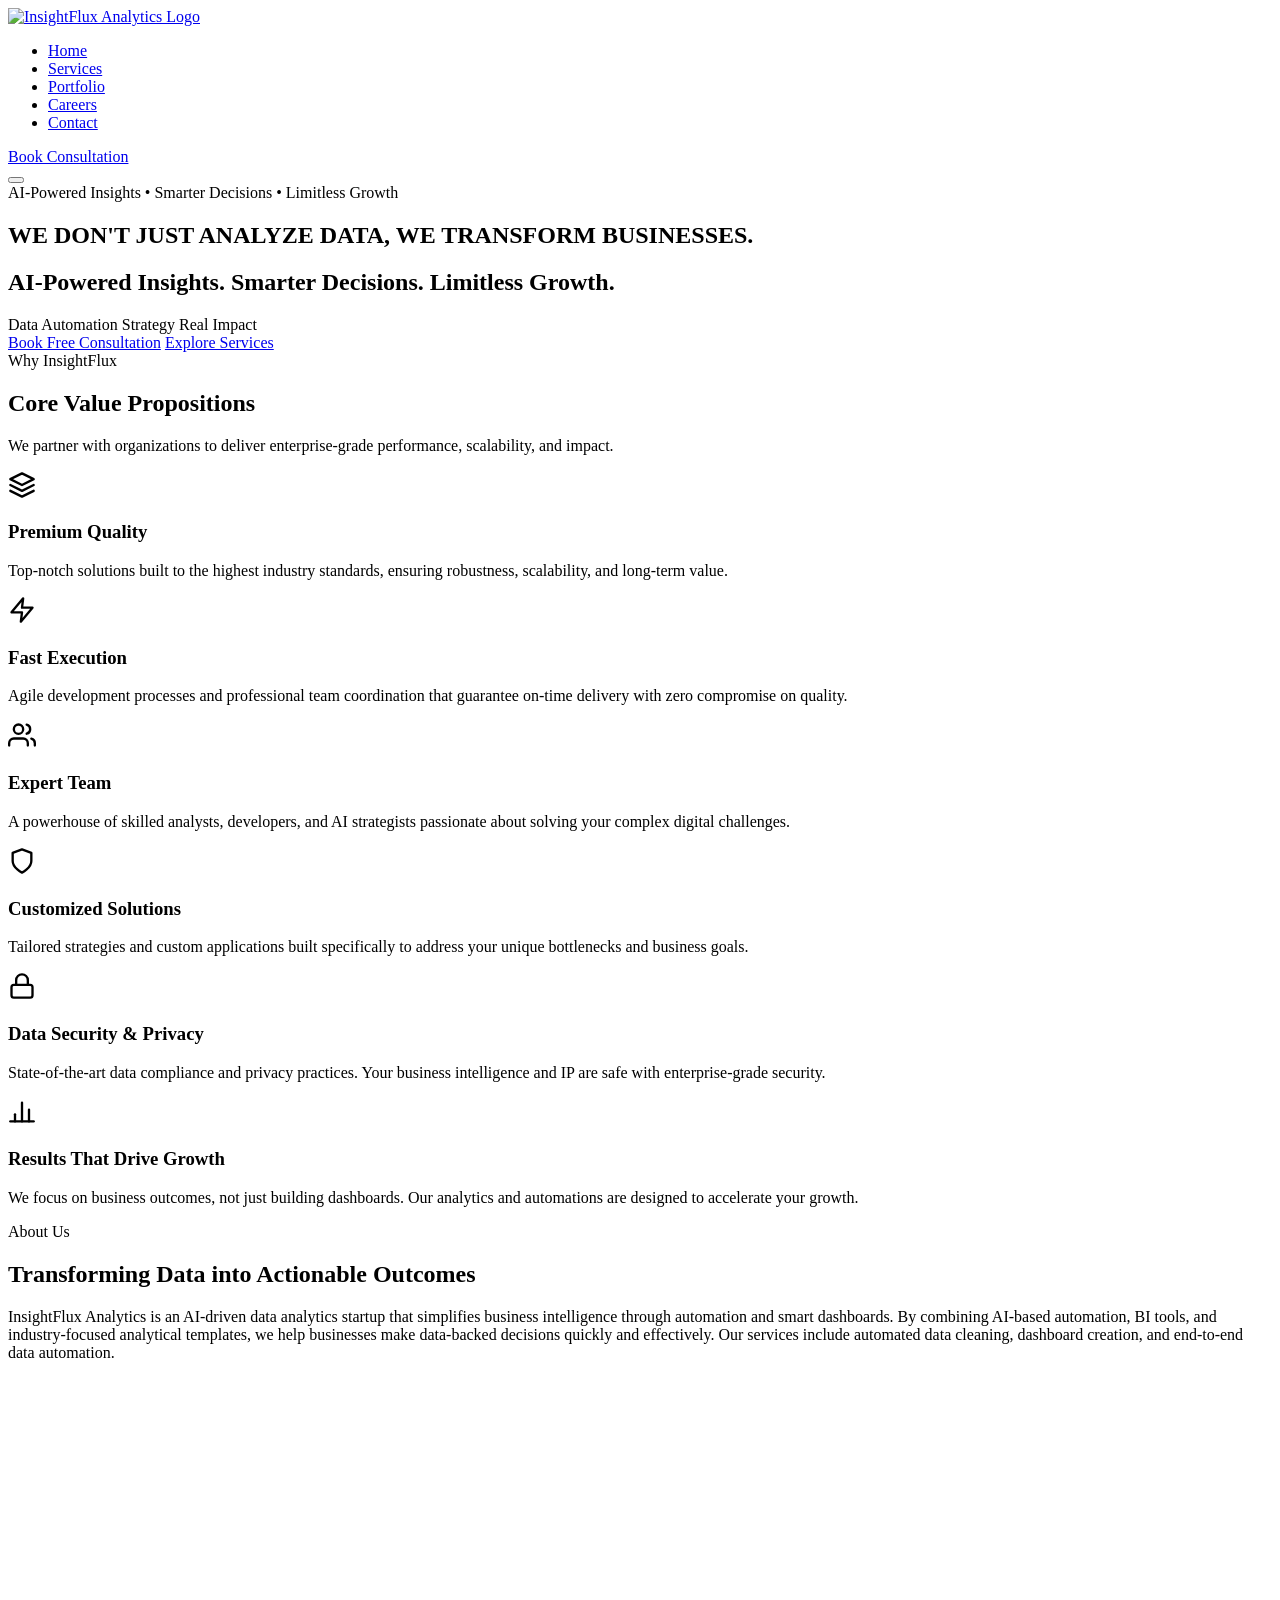
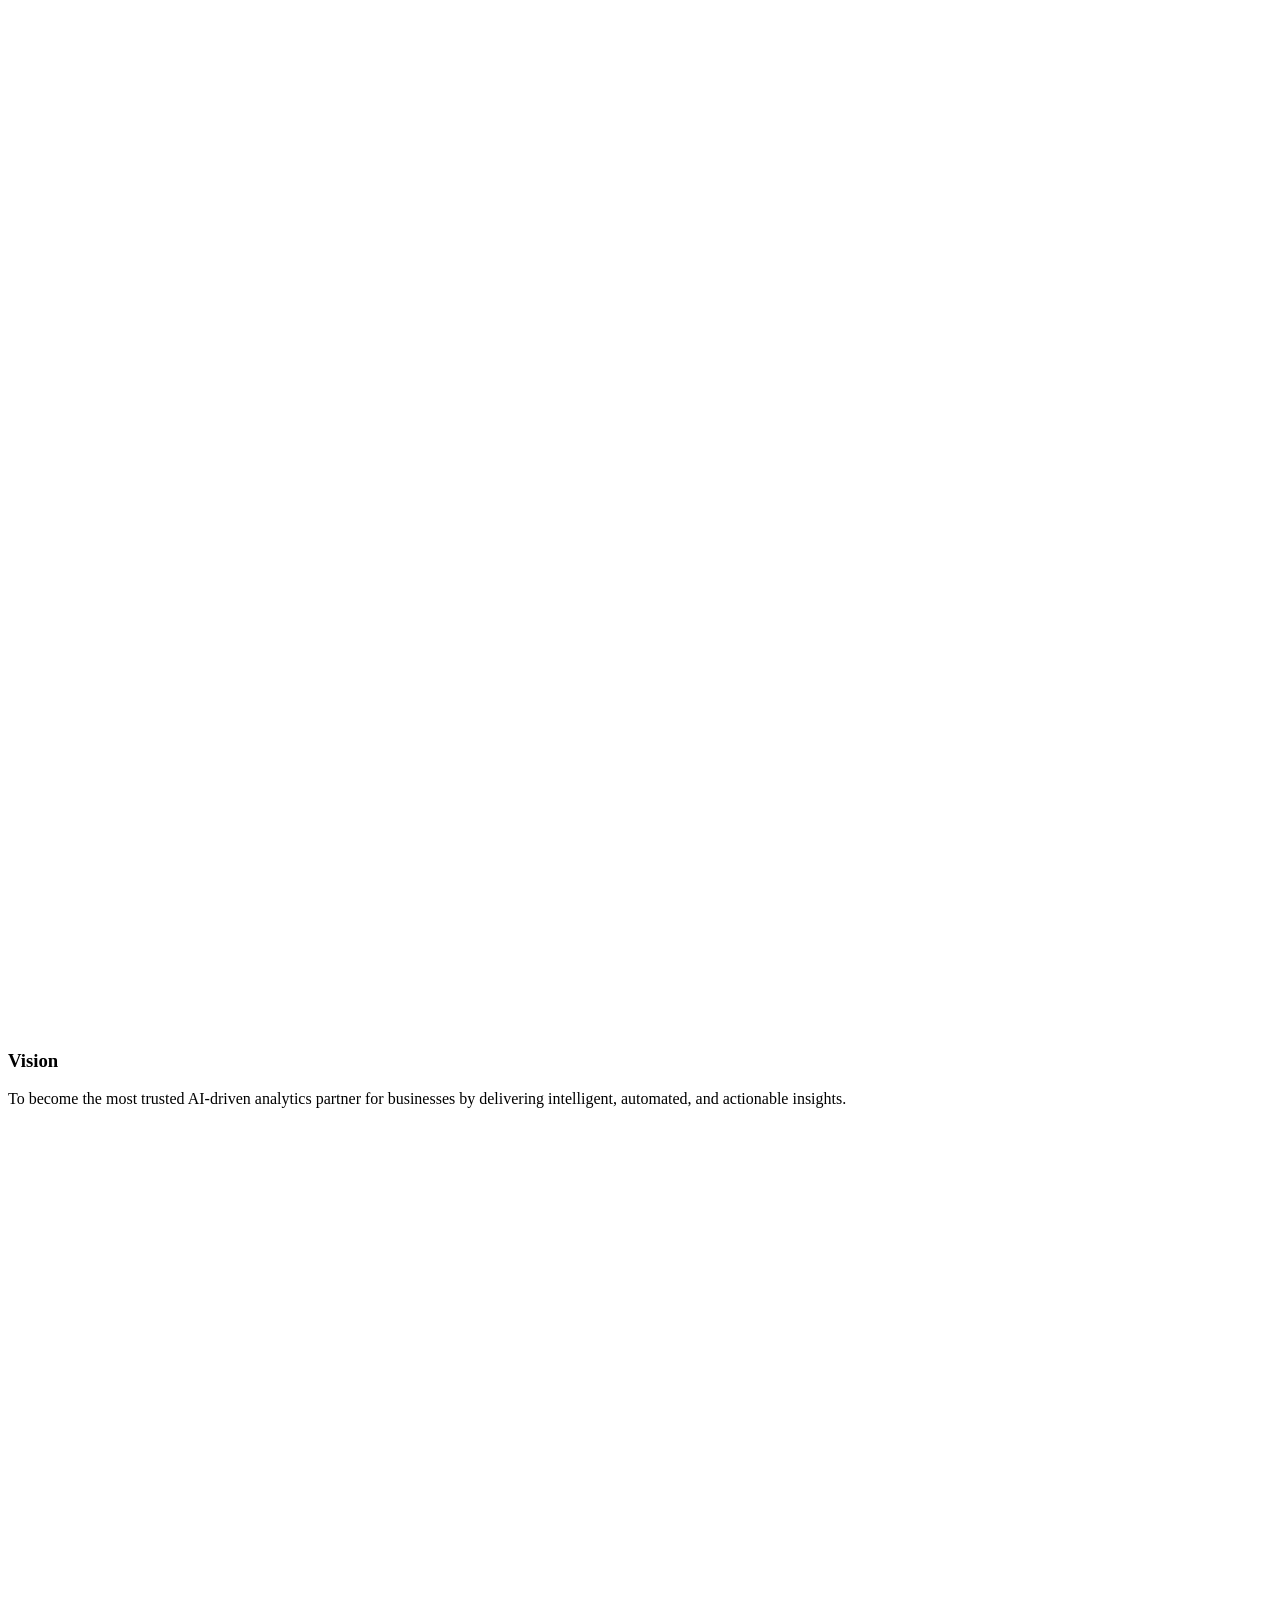
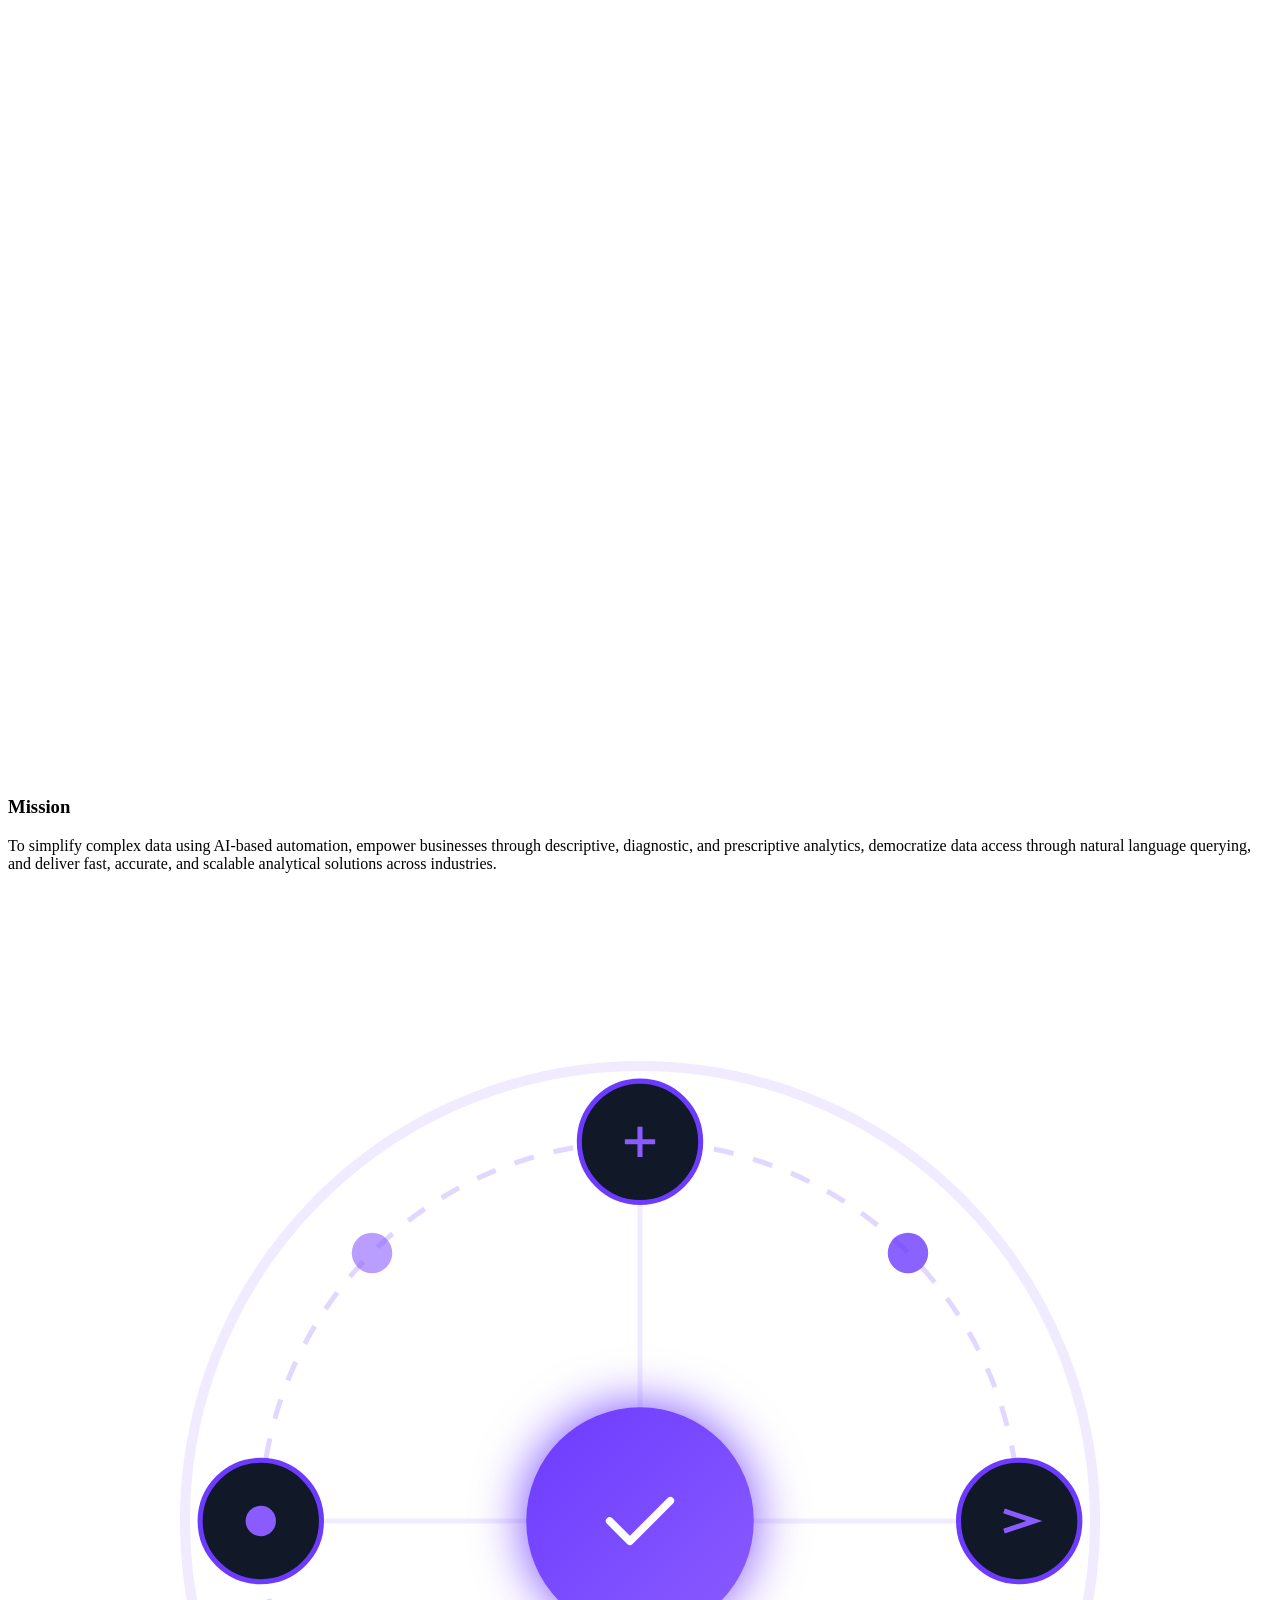
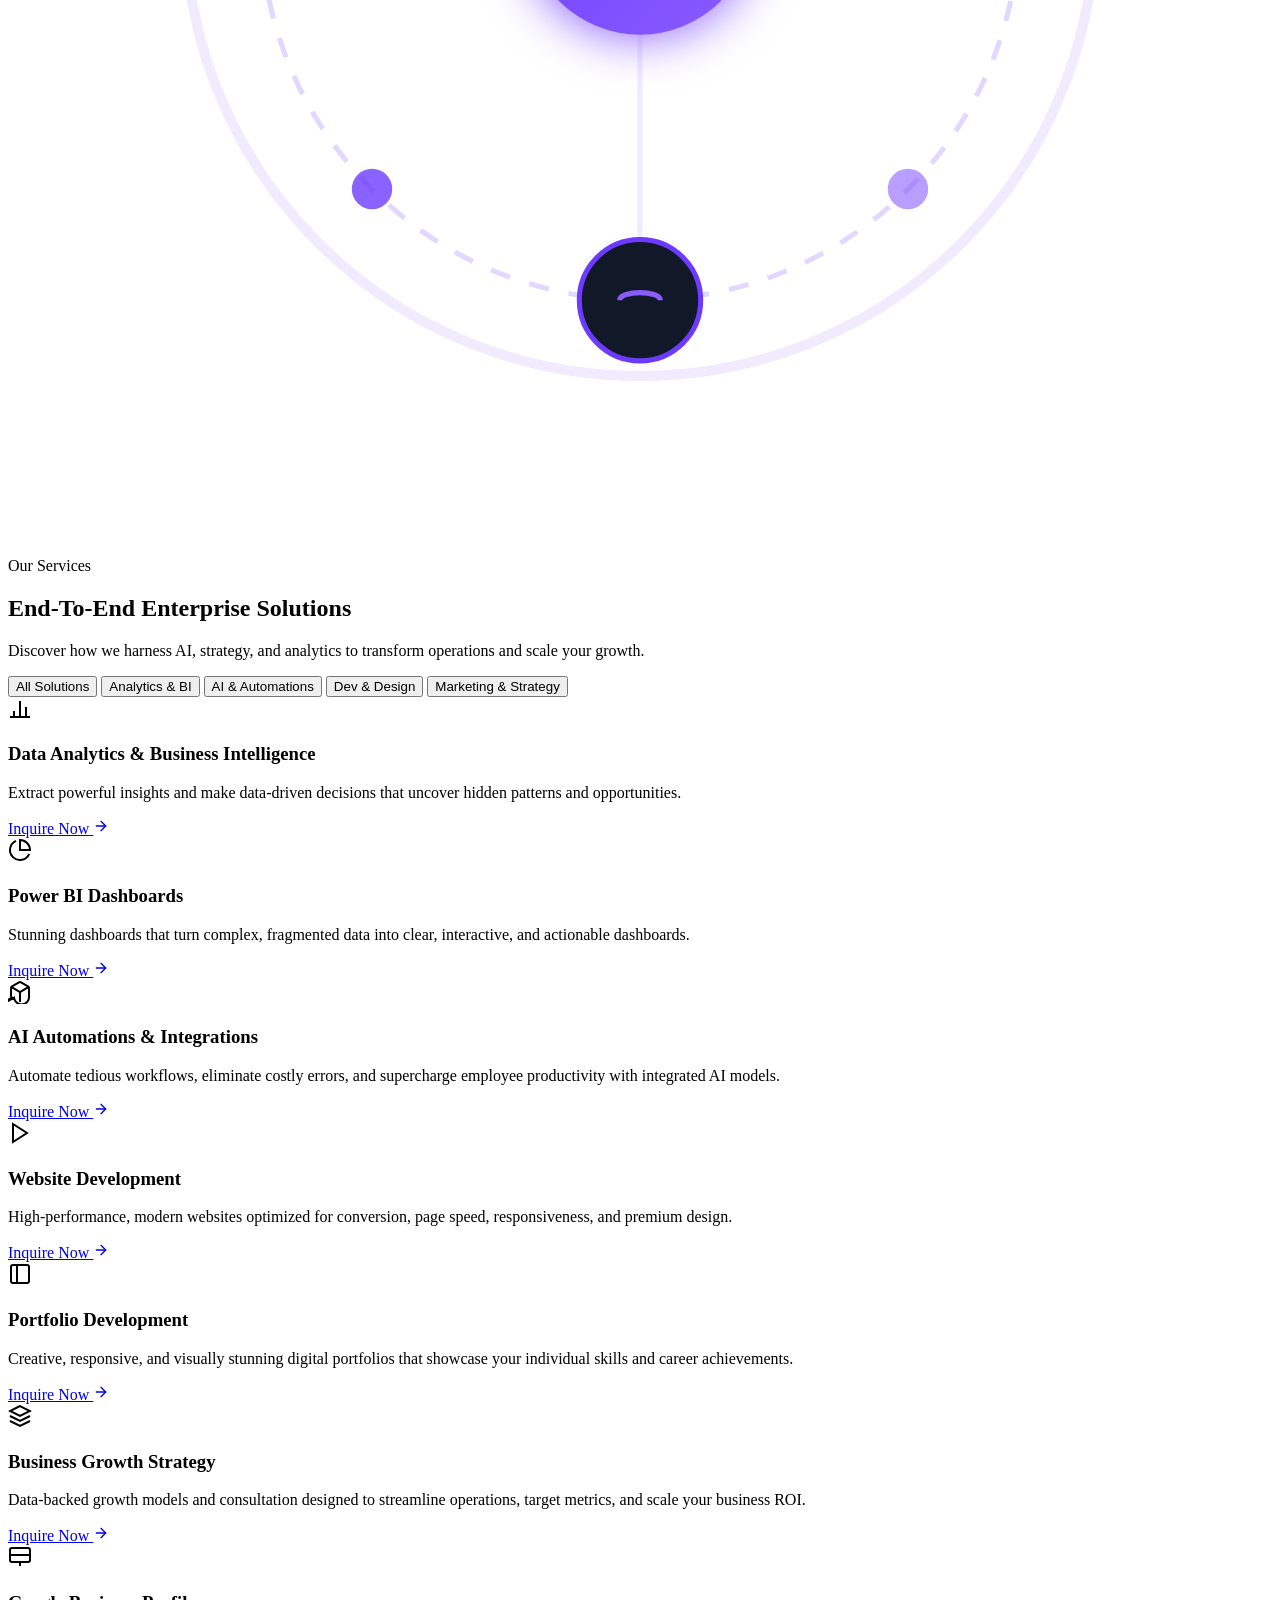
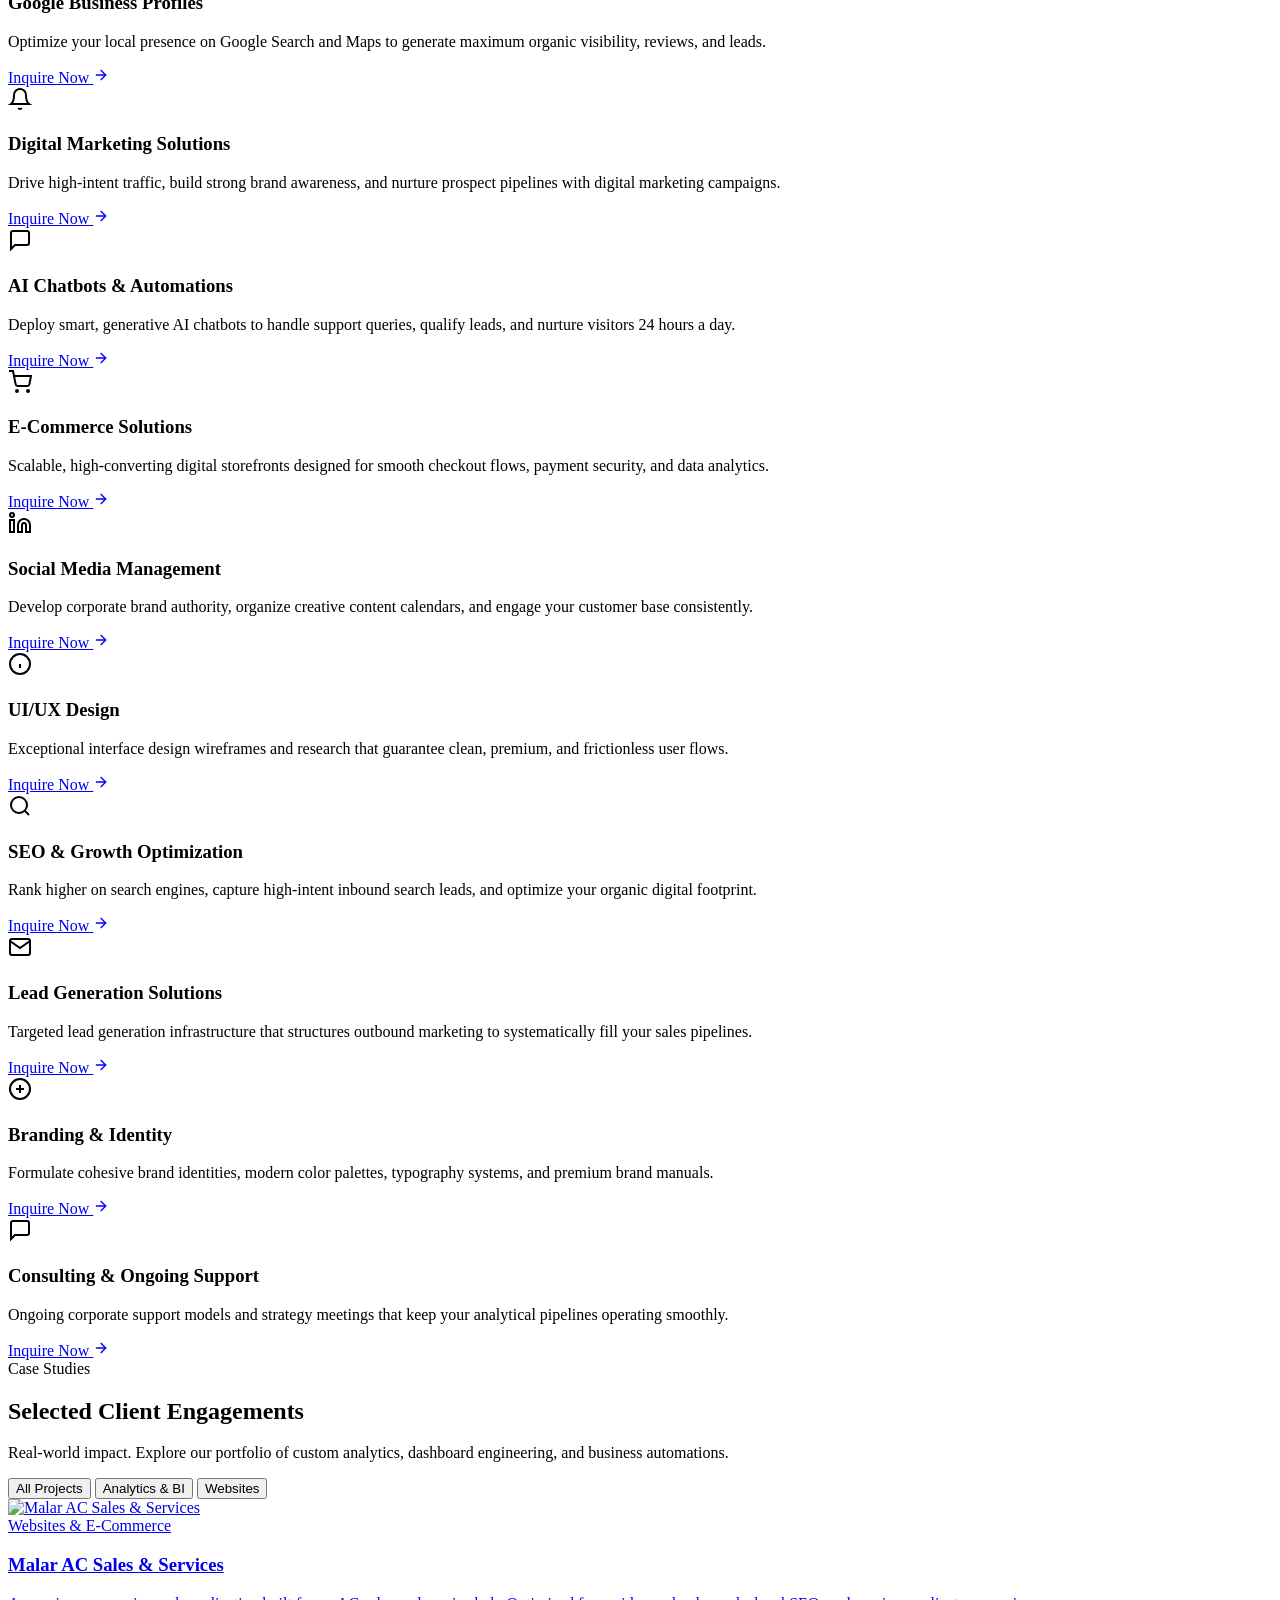
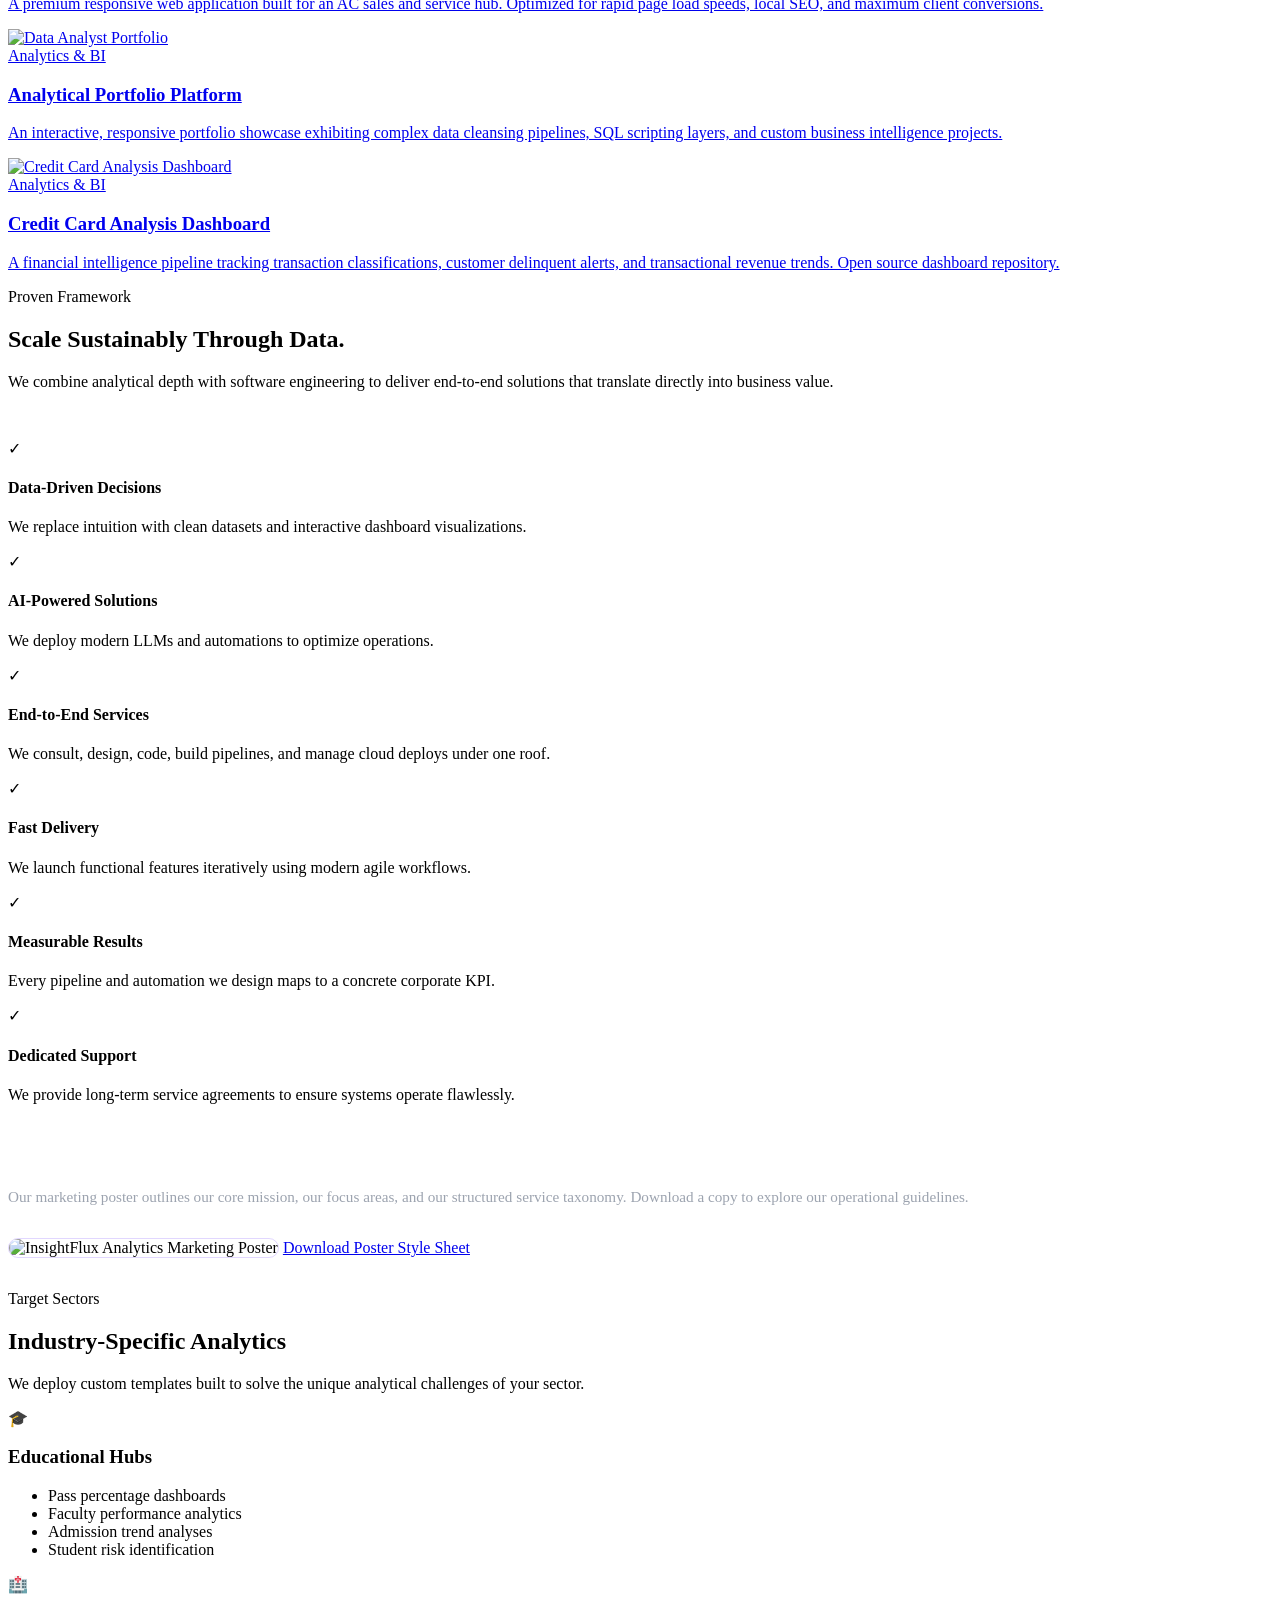
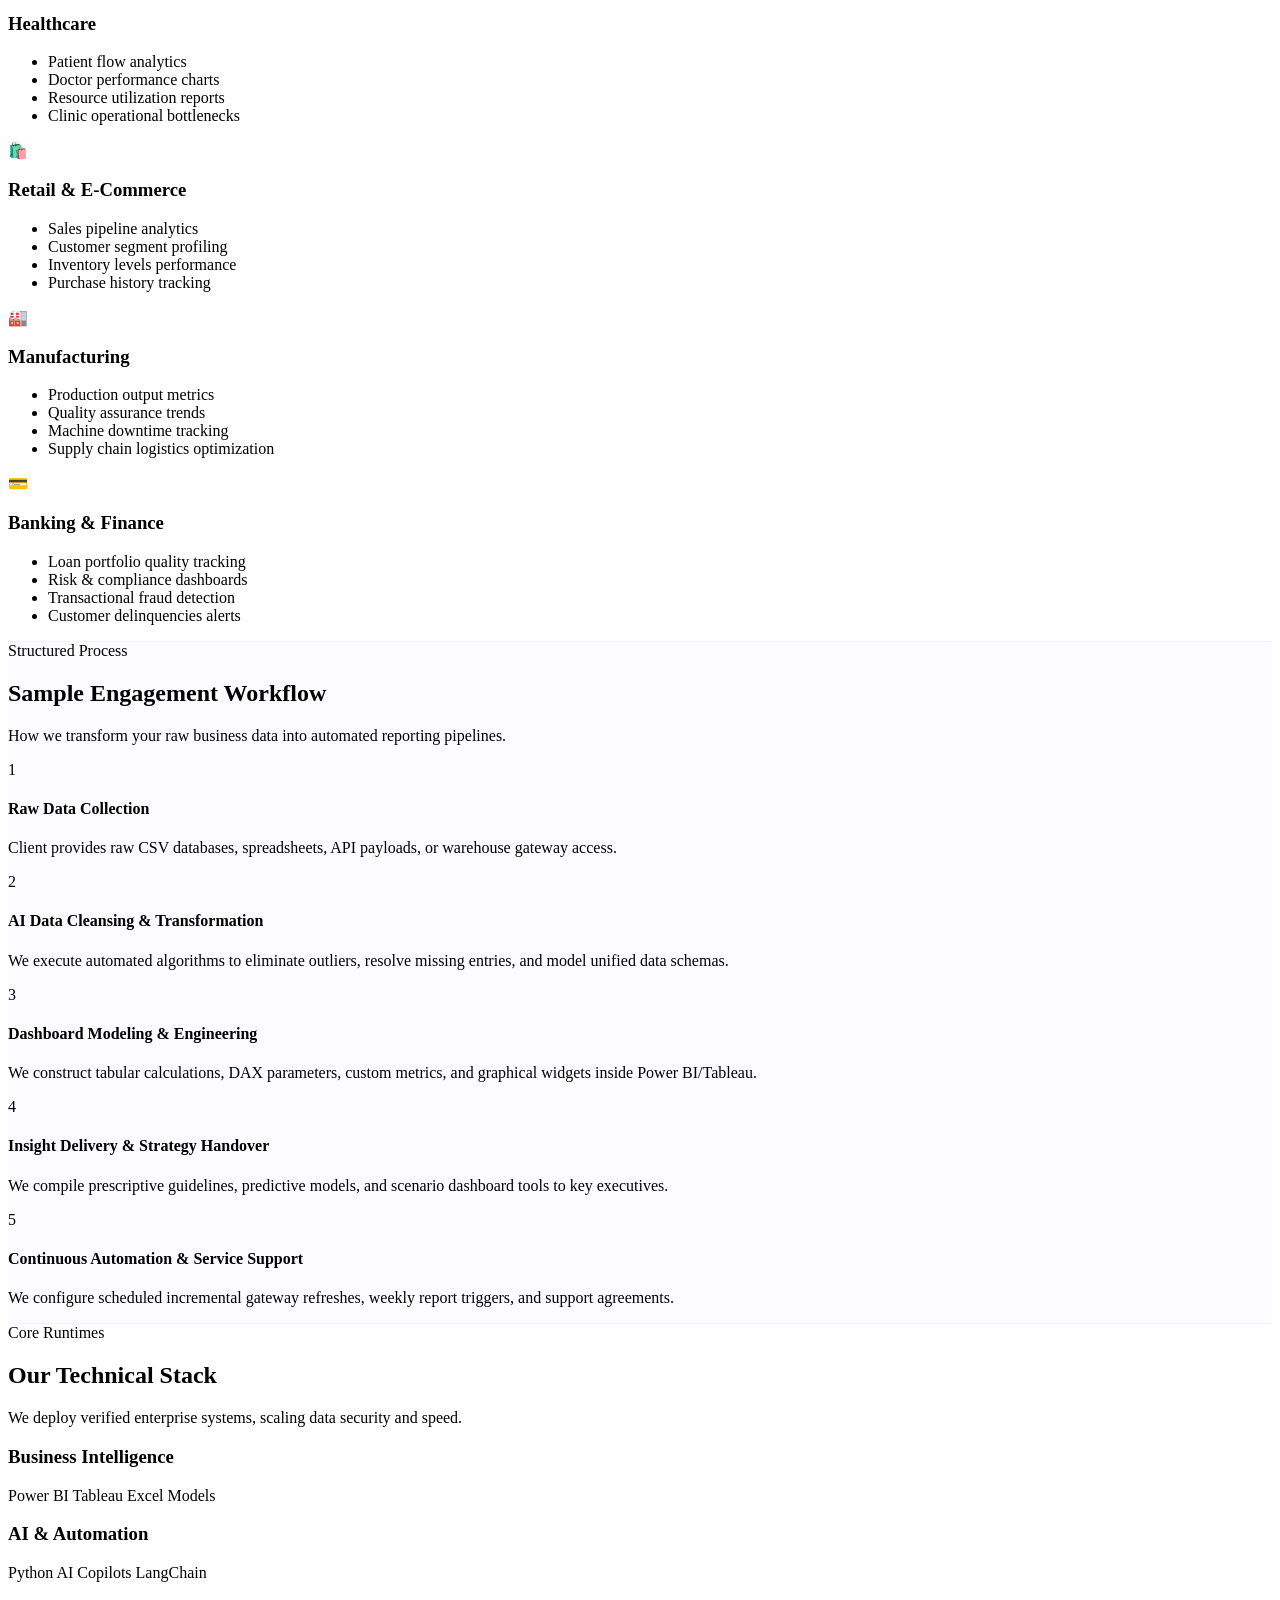
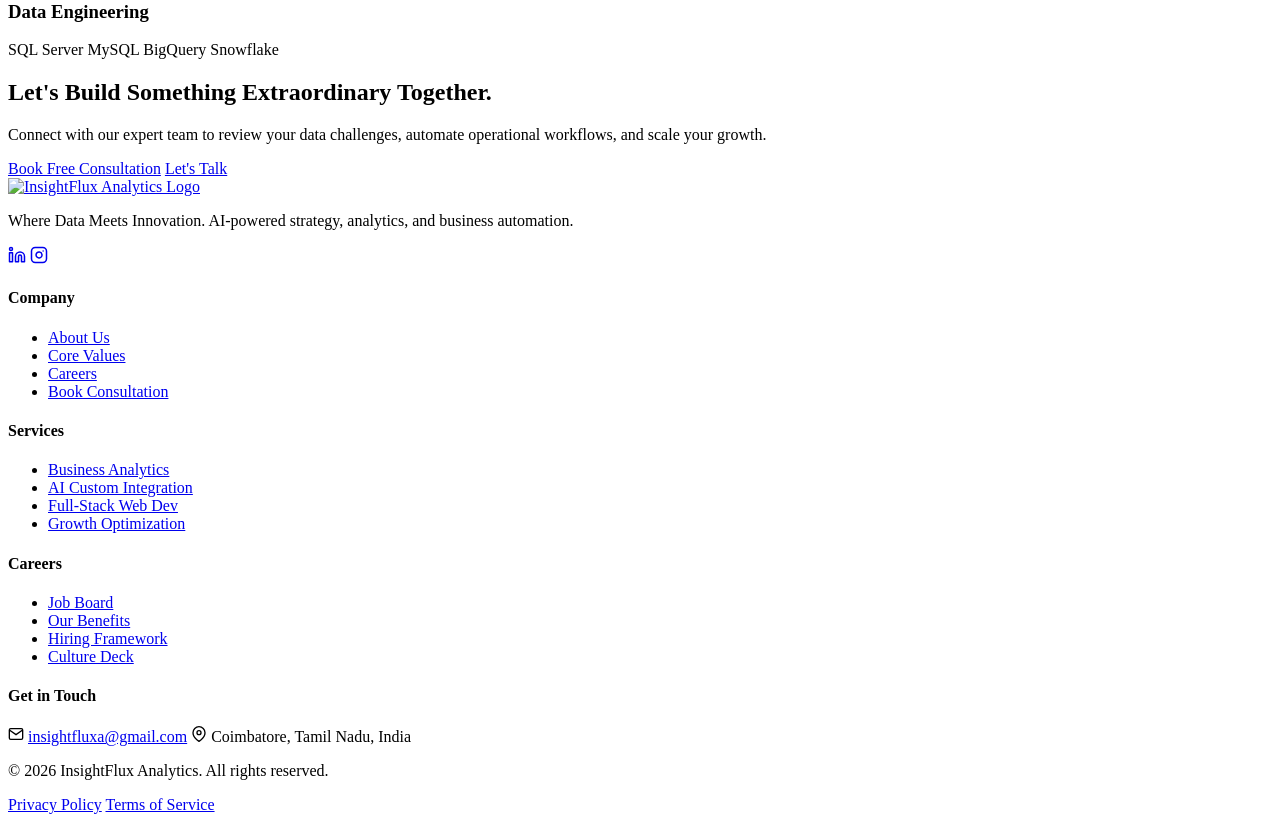
==== index.html @ 3504a965 "Add files via upload" ====
<!DOCTYPE html>
<html lang="en">
<head>
  <meta charset="UTF-8">
  <meta name="viewport" content="width=device-width, initial-scale=1.0">
  
  <!-- Primary Meta Tags -->
  <title>InsightFlux Analytics - AI-Powered Insights. Smarter Decisions.</title>
  <meta name="title" content="InsightFlux Analytics - AI-Powered Insights. Smarter Decisions. Limitless Growth.">
  <meta name="description" content="InsightFlux Analytics is an enterprise-grade, AI-powered consulting and automation firm helping organizations transform data into measurable business outcomes.">
  
  <!-- CSS Stylesheet -->
  <link rel="stylesheet" href="css/style.css">
</head>
<body>

  <!-- Techy Background Grid & Glows -->
  <div class="dot-grid-bg"></div>
  <div class="hero-glow-container">
    <div class="hero-glow"></div>
    <div class="hero-glow-2"></div>
  </div>

  <!-- Header -->
  <header class="header" id="site-header">
    <div class="header-container">
      <a href="index.html" class="logo" id="logo-link">
        <img src="assets/logo.jpeg" alt="InsightFlux Analytics Logo">
      </a>
      
      <nav class="nav" id="nav-bar">
        <ul class="nav-menu">
          <li><a href="index.html" class="nav-link active">Home</a></li>
          <li><a href="index.html#services" class="nav-link">Services</a></li>
          <li><a href="index.html#portfolio" class="nav-link">Portfolio</a></li>
          <li><a href="careers.html" class="nav-link">Careers</a></li>
          <li><a href="contact.html" class="nav-link">Contact</a></li>
        </ul>
      </nav>
      
      <div class="nav-cta">
        <a href="contact.html" class="btn btn-primary" id="header-cta-btn">Book Consultation</a>
      </div>
      
      <button class="hamburger" aria-label="Toggle navigation menu" id="hamburger-menu">
        <span></span>
        <span></span>
        <span></span>
      </button>
    </div>
  </header>

  <!-- Hero Section -->
  <section class="hero" id="home">
    <div class="container hero-content">
      <div class="hero-badge reveal">AI-Powered Insights • Smarter Decisions • Limitless Growth</div>
      
      <h1 class="hero-title reveal delay-1" id="main-heading">
        WE DON'T JUST ANALYZE DATA,
        <span class="gradient-text">WE TRANSFORM BUSINESSES.</span>
      </h1>
      
      <h2 class="hero-subtitle reveal delay-2">AI-Powered Insights. Smarter Decisions. Limitless Growth.</h2>
      
      <div class="hero-supporting reveal delay-3">
        <span>Data</span>
        <span>Automation</span>
        <span>Strategy</span>
        <span>Real Impact</span>
      </div>
      
      <div class="btn-group reveal delay-4">
        <a href="contact.html" class="btn btn-primary" id="hero-btn-primary">Book Free Consultation</a>
        <a href="#services" class="btn btn-secondary" id="hero-btn-secondary">Explore Services</a>
      </div>
    </div>
  </section>

  <!-- Why InsightFlux Section -->
  <section class="section" id="why-us">
    <div class="container">
      <div class="section-header reveal">
        <span class="section-badge">Why InsightFlux</span>
        <h2 class="section-title">Core Value Propositions</h2>
        <p class="section-subtitle">We partner with organizations to deliver enterprise-grade performance, scalability, and impact.</p>
      </div>
      
      <div class="why-grid">
        <!-- Card 1 -->
        <div class="glass-card why-card reveal">
          <div class="why-icon">
            <svg xmlns="http://www.w3.org/2000/svg" width="28" height="28" viewBox="0 0 24 24" fill="none" stroke="currentColor" stroke-width="2" stroke-linecap="round" stroke-linejoin="round"><polygon points="12 2 2 7 12 12 22 7 12 2"></polygon><polyline points="2 17 12 22 22 17"></polyline><polyline points="2 12 12 17 22 12"></polyline></svg>
          </div>
          <h3>Premium Quality</h3>
          <p>Top-notch solutions built to the highest industry standards, ensuring robustness, scalability, and long-term value.</p>
        </div>
        <!-- Card 2 -->
        <div class="glass-card why-card reveal delay-1">
          <div class="why-icon">
            <svg xmlns="http://www.w3.org/2000/svg" width="28" height="28" viewBox="0 0 24 24" fill="none" stroke="currentColor" stroke-width="2" stroke-linecap="round" stroke-linejoin="round"><polygon points="13 2 3 14 12 14 11 22 21 10 12 10 13 2"></polygon></svg>
          </div>
          <h3>Fast Execution</h3>
          <p>Agile development processes and professional team coordination that guarantee on-time delivery with zero compromise on quality.</p>
        </div>
        <!-- Card 3 -->
        <div class="glass-card why-card reveal delay-2">
          <div class="why-icon">
            <svg xmlns="http://www.w3.org/2000/svg" width="28" height="28" viewBox="0 0 24 24" fill="none" stroke="currentColor" stroke-width="2" stroke-linecap="round" stroke-linejoin="round"><path d="M17 21v-2a4 4 0 0 0-4-4H5a4 4 0 0 0-4 4v2"></path><circle cx="9" cy="7" r="4"></circle><path d="M23 21v-2a4 4 0 0 0-3-3.87"></path><path d="M16 3.13a4 4 0 0 1 0 7.75"></path></svg>
          </div>
          <h3>Expert Team</h3>
          <p>A powerhouse of skilled analysts, developers, and AI strategists passionate about solving your complex digital challenges.</p>
        </div>
        <!-- Card 4 -->
        <div class="glass-card why-card reveal">
          <div class="why-icon">
            <svg xmlns="http://www.w3.org/2000/svg" width="28" height="28" viewBox="0 0 24 24" fill="none" stroke="currentColor" stroke-width="2" stroke-linecap="round" stroke-linejoin="round"><path d="M12 22s8-4 8-10V5l-8-3-8 3v7c0 6 8 10 8 10z"></path></svg>
          </div>
          <h3>Customized Solutions</h3>
          <p>Tailored strategies and custom applications built specifically to address your unique bottlenecks and business goals.</p>
        </div>
        <!-- Card 5 -->
        <div class="glass-card why-card reveal delay-1">
          <div class="why-icon">
            <svg xmlns="http://www.w3.org/2000/svg" width="28" height="28" viewBox="0 0 24 24" fill="none" stroke="currentColor" stroke-width="2" stroke-linecap="round" stroke-linejoin="round"><rect x="3" y="11" width="18" height="11" rx="2" ry="2"></rect><path d="M7 11V7a5 5 0 0 1 10 0v4"></path></svg>
          </div>
          <h3>Data Security & Privacy</h3>
          <p>State-of-the-art data compliance and privacy practices. Your business intelligence and IP are safe with enterprise-grade security.</p>
        </div>
        <!-- Card 6 -->
        <div class="glass-card why-card reveal delay-2">
          <div class="why-icon">
            <svg xmlns="http://www.w3.org/2000/svg" width="28" height="28" viewBox="0 0 24 24" fill="none" stroke="currentColor" stroke-width="2" stroke-linecap="round" stroke-linejoin="round"><line x1="18" y1="20" x2="18" y2="10"></line><line x1="12" y1="20" x2="12" y2="4"></line><line x1="6" y1="20" x2="6" y2="14"></line><line x1="2" y1="20" x2="22" y2="20"></line></svg>
          </div>
          <h3>Results That Drive Growth</h3>
          <p>We focus on business outcomes, not just building dashboards. Our analytics and automations are designed to accelerate your growth.</p>
        </div>
      </div>
    </div>
  </section>

  <!-- About Section -->
  <section class="section" id="about">
    <div class="container about-layout">
      <div class="about-text reveal">
        <span class="section-badge">About Us</span>
        <h2>Transforming Data into Actionable Outcomes</h2>
        <p class="about-desc">
          InsightFlux Analytics is an AI-driven data analytics startup that simplifies business intelligence through automation and smart dashboards. By combining AI-based automation, BI tools, and industry-focused analytical templates, we help businesses make data-backed decisions quickly and effectively. Our services include automated data cleaning, dashboard creation, and end-to-end data automation.
        </p>
        
        <div class="about-pillars">
          <div class="glass-card pillar-card">
            <h3 class="pillar-title">
              <svg xmlns="http://www.w3.org/2000/svg" viewBox="0 0 24 24" fill="none" stroke-width="2" stroke-linecap="round" stroke-linejoin="round"><circle cx="12" cy="12" r="10"></circle><circle cx="12" cy="12" r="6"></circle><circle cx="12" cy="12" r="2"></circle></svg>
              Vision
            </h3>
            <p class="pillar-desc">To become the most trusted AI-driven analytics partner for businesses by delivering intelligent, automated, and actionable insights.</p>
          </div>
          
          <div class="glass-card pillar-card">
            <h3 class="pillar-title">
              <svg xmlns="http://www.w3.org/2000/svg" viewBox="0 0 24 24" fill="none" stroke-width="2" stroke-linecap="round" stroke-linejoin="round"><polygon points="12 2 15.09 8.26 22 9.27 17 14.14 18.18 21.02 12 17.77 5.82 21.02 7 14.14 2 9.27 8.91 8.26 12 2"></polygon></svg>
              Mission
            </h3>
            <p class="pillar-desc">To simplify complex data using AI-based automation, empower businesses through descriptive, diagnostic, and prescriptive analytics, democratize data access through natural language querying, and deliver fast, accurate, and scalable analytical solutions across industries.</p>
          </div>
        </div>
      </div>
      
      <!-- Interactive Data Pipeline Visual -->
      <div class="about-visual reveal">
        <svg class="about-visual-svg" viewBox="0 0 500 500" fill="none" xmlns="http://www.w3.org/2000/svg">
          <!-- Main Circle -->
          <circle cx="250" cy="250" r="180" stroke="#6C3BFF" stroke-opacity="0.1" stroke-width="4"/>
          <circle cx="250" cy="250" r="150" stroke="#6C3BFF" stroke-opacity="0.2" stroke-width="2" stroke-dasharray="8 8"/>
          
          <!-- Connections -->
          <line x1="250" y1="100" x2="250" y2="400" stroke="#6C3BFF" stroke-opacity="0.1" stroke-width="2" />
          <line x1="100" y1="250" x2="400" y2="250" stroke="#6C3BFF" stroke-opacity="0.1" stroke-width="2" />
          
          <!-- Core Node -->
          <circle cx="250" cy="250" r="45" fill="url(#core-grad)" filter="url(#glow-filter)" />
          <path d="M238 250L246 258L262 242" stroke="white" stroke-width="3" stroke-linecap="round" stroke-linejoin="round"/>
          
          <!-- Satellite Nodes -->
          <circle cx="250" cy="100" r="24" fill="#111827" stroke="#6C3BFF" stroke-width="2" />
          <path d="M244 100H256M250 94V106" stroke="#8A5CFF" stroke-width="2"/>
          
          <circle cx="400" cy="250" r="24" fill="#111827" stroke="#6C3BFF" stroke-width="2" />
          <path d="M394 246L406 250L394 254" stroke="#8A5CFF" stroke-width="2"/>
          
          <circle cx="250" cy="400" r="24" fill="#111827" stroke="#6C3BFF" stroke-width="2" />
          <path d="M242 400C242 396 258 396 258 400" stroke="#8A5CFF" stroke-width="2"/>
          
          <circle cx="100" cy="250" r="24" fill="#111827" stroke="#6C3BFF" stroke-width="2" />
          <circle cx="100" cy="250" r="6" fill="#8A5CFF" />
          
          <!-- Outer orbital dots -->
          <circle cx="144" cy="144" r="8" fill="#8A5CFF" opacity="0.6"/>
          <circle cx="356" cy="144" r="8" fill="#6C3BFF" opacity="0.8"/>
          <circle cx="356" cy="356" r="8" fill="#8A5CFF" opacity="0.6"/>
          <circle cx="144" cy="356" r="8" fill="#6C3BFF" opacity="0.8"/>

          <!-- Definitions -->
          <defs>
            <linearGradient id="core-grad" x1="205" y1="205" x2="295" y2="295" gradientUnits="userSpaceOnUse">
              <stop stop-color="#6C3BFF"/>
              <stop offset="1" stop-color="#8A5CFF"/>
            </linearGradient>
            <filter id="glow-filter" x="180" y="180" width="140" height="140" filterUnits="userSpaceOnUse" color-interpolation-filters="sRGB">
              <feGaussianBlur stdDeviation="10" result="blur"/>
              <feComposite in="SourceGraphic" in2="blur" operator="over"/>
            </filter>
          </defs>
        </svg>
      </div>
    </div>
  </section>

  <!-- Services Section -->
  <section class="section" id="services">
    <div class="container">
      <div class="section-header reveal">
        <span class="section-badge">Our Services</span>
        <h2 class="section-title">End-To-End Enterprise Solutions</h2>
        <p class="section-subtitle">Discover how we harness AI, strategy, and analytics to transform operations and scale your growth.</p>
      </div>
      
      <!-- Category Filter Buttons -->
      <div class="filter-container reveal">
        <button class="filter-btn active" data-filter="all" id="btn-filter-all">All Solutions</button>
        <button class="filter-btn" data-filter="analytics" id="btn-filter-analytics">Analytics & BI</button>
        <button class="filter-btn" data-filter="automation" id="btn-filter-automation">AI & Automations</button>
        <button class="filter-btn" data-filter="development" id="btn-filter-development">Dev & Design</button>
        <button class="filter-btn" data-filter="growth" id="btn-filter-growth">Marketing & Strategy</button>
      </div>
      
      <!-- Grid of 16 Services -->
      <div class="services-grid">
        <!-- Service 1 -->
        <div class="glass-card service-card reveal" data-categories="analytics growth">
          <div class="service-icon">
            <svg xmlns="http://www.w3.org/2000/svg" width="24" height="24" viewBox="0 0 24 24" fill="none" stroke="currentColor" stroke-width="2"><line x1="18" y1="20" x2="18" y2="10"></line><line x1="12" y1="20" x2="12" y2="4"></line><line x1="6" y1="20" x2="6" y2="14"></line><line x1="2" y1="20" x2="22" y2="20"></line></svg>
          </div>
          <h3 class="service-title">Data Analytics & Business Intelligence</h3>
          <p class="service-desc">Extract powerful insights and make data-driven decisions that uncover hidden patterns and opportunities.</p>
          <a href="contact.html?service=data-analytics" class="service-link">Inquire Now <svg xmlns="http://www.w3.org/2000/svg" width="16" height="16" viewBox="0 0 24 24" fill="none" stroke="currentColor" stroke-width="2" stroke-linecap="round" stroke-linejoin="round"><line x1="5" y1="12" x2="19" y2="12"></line><polyline points="12 5 19 12 12 19"></polyline></svg></a>
        </div>
        
        <!-- Service 2 -->
        <div class="glass-card service-card reveal" data-categories="analytics">
          <div class="service-icon">
            <svg xmlns="http://www.w3.org/2000/svg" width="24" height="24" viewBox="0 0 24 24" fill="none" stroke="currentColor" stroke-width="2"><path d="M21.21 15.89A10 10 0 1 1 8 2.83"></path><path d="M22 12A10 10 0 0 0 12 2v10z"></path></svg>
          </div>
          <h3 class="service-title">Power BI Dashboards</h3>
          <p class="service-desc">Stunning dashboards that turn complex, fragmented data into clear, interactive, and actionable dashboards.</p>
          <a href="contact.html?service=powerbi" class="service-link">Inquire Now <svg xmlns="http://www.w3.org/2000/svg" width="16" height="16" viewBox="0 0 24 24" fill="none" stroke="currentColor" stroke-width="2" stroke-linecap="round" stroke-linejoin="round"><line x1="5" y1="12" x2="19" y2="12"></line><polyline points="12 5 19 12 12 19"></polyline></svg></a>
        </div>
        
        <!-- Service 3 -->
        <div class="glass-card service-card reveal" data-categories="automation">
          <div class="service-icon">
            <svg xmlns="http://www.w3.org/2000/svg" width="24" height="24" viewBox="0 0 24 24" fill="none" stroke="currentColor" stroke-width="2"><path d="M21 16V8a2 2 0 0 0-1-1.73l-7-4a2 2 0 0 0-2 0l-7 4A2 2 0 0 0 3 8v8a2 2 0 0 0 1 1.73l-7 4a2 2 0 0 0 2 0l7-4A2 2 0 0 0 21 16z"></path><polyline points="3.27 6.96 12 12.01 20.73 6.96"></polyline><line x1="12" y1="22.08" x2="12" y2="12"></line></svg>
          </div>
          <h3 class="service-title">AI Automations & Integrations</h3>
          <p class="service-desc">Automate tedious workflows, eliminate costly errors, and supercharge employee productivity with integrated AI models.</p>
          <a href="contact.html?service=ai-automation" class="service-link">Inquire Now <svg xmlns="http://www.w3.org/2000/svg" width="16" height="16" viewBox="0 0 24 24" fill="none" stroke="currentColor" stroke-width="2" stroke-linecap="round" stroke-linejoin="round"><line x1="5" y1="12" x2="19" y2="12"></line><polyline points="12 5 19 12 12 19"></polyline></svg></a>
        </div>
        
        <!-- Service 4 -->
        <div class="glass-card service-card reveal" data-categories="development">
          <div class="service-icon">
            <svg xmlns="http://www.w3.org/2000/svg" width="24" height="24" viewBox="0 0 24 24" fill="none" stroke="currentColor" stroke-width="2"><polygon points="5 3 19 12 5 21 5 3"></polygon></svg>
          </div>
          <h3 class="service-title">Website Development</h3>
          <p class="service-desc">High-performance, modern websites optimized for conversion, page speed, responsiveness, and premium design.</p>
          <a href="contact.html?service=web-dev" class="service-link">Inquire Now <svg xmlns="http://www.w3.org/2000/svg" width="16" height="16" viewBox="0 0 24 24" fill="none" stroke="currentColor" stroke-width="2" stroke-linecap="round" stroke-linejoin="round"><line x1="5" y1="12" x2="19" y2="12"></line><polyline points="12 5 19 12 12 19"></polyline></svg></a>
        </div>
        
        <!-- Service 5 -->
        <div class="glass-card service-card reveal" data-categories="development">
          <div class="service-icon">
            <svg xmlns="http://www.w3.org/2000/svg" width="24" height="24" viewBox="0 0 24 24" fill="none" stroke="currentColor" stroke-width="2"><rect x="3" y="3" width="18" height="18" rx="2" ry="2"></rect><line x1="9" y1="3" x2="9" y2="21"></line></svg>
          </div>
          <h3 class="service-title">Portfolio Development</h3>
          <p class="service-desc">Creative, responsive, and visually stunning digital portfolios that showcase your individual skills and career achievements.</p>
          <a href="contact.html?service=portfolio" class="service-link">Inquire Now <svg xmlns="http://www.w3.org/2000/svg" width="16" height="16" viewBox="0 0 24 24" fill="none" stroke="currentColor" stroke-width="2" stroke-linecap="round" stroke-linejoin="round"><line x1="5" y1="12" x2="19" y2="12"></line><polyline points="12 5 19 12 12 19"></polyline></svg></a>
        </div>
        
        <!-- Service 6 -->
        <div class="glass-card service-card reveal" data-categories="growth">
          <div class="service-icon">
            <svg xmlns="http://www.w3.org/2000/svg" width="24" height="24" viewBox="0 0 24 24" fill="none" stroke="currentColor" stroke-width="2"><path d="M12 2L2 7l10 5 10-5-10-5zM2 17l10 5 10-5M2 12l10 5 10-5"></path></svg>
          </div>
          <h3 class="service-title">Business Growth Strategy</h3>
          <p class="service-desc">Data-backed growth models and consultation designed to streamline operations, target metrics, and scale your business ROI.</p>
          <a href="contact.html?service=strategy" class="service-link">Inquire Now <svg xmlns="http://www.w3.org/2000/svg" width="16" height="16" viewBox="0 0 24 24" fill="none" stroke="currentColor" stroke-width="2" stroke-linecap="round" stroke-linejoin="round"><line x1="5" y1="12" x2="19" y2="12"></line><polyline points="12 5 19 12 12 19"></polyline></svg></a>
        </div>
        
        <!-- Service 7 -->
        <div class="glass-card service-card reveal" data-categories="analytics">
          <div class="service-icon">
            <svg xmlns="http://www.w3.org/2000/svg" width="24" height="24" viewBox="0 0 24 24" fill="none" stroke="currentColor" stroke-width="2"><rect x="2" y="3" width="20" height="14" rx="2" ry="2"></rect><line x1="2" y1="10" x2="22" y2="10"></line><line x1="12" y1="17" x2="12" y2="21"></line></svg>
          </div>
          <h3 class="service-title">Google Business Profiles</h3>
          <p class="service-desc">Optimize your local presence on Google Search and Maps to generate maximum organic visibility, reviews, and leads.</p>
          <a href="contact.html?service=gbp" class="service-link">Inquire Now <svg xmlns="http://www.w3.org/2000/svg" width="16" height="16" viewBox="0 0 24 24" fill="none" stroke="currentColor" stroke-width="2" stroke-linecap="round" stroke-linejoin="round"><line x1="5" y1="12" x2="19" y2="12"></line><polyline points="12 5 19 12 12 19"></polyline></svg></a>
        </div>
        
        <!-- Service 8 -->
        <div class="glass-card service-card reveal" data-categories="growth">
          <div class="service-icon">
            <svg xmlns="http://www.w3.org/2000/svg" width="24" height="24" viewBox="0 0 24 24" fill="none" stroke="currentColor" stroke-width="2"><path d="M18 8A6 6 0 0 0 6 8c0 7-3 9-3 9h18s-3-2-3-9"></path><path d="M13.73 21a2 2 0 0 1-3.46 0"></path></svg>
          </div>
          <h3 class="service-title">Digital Marketing Solutions</h3>
          <p class="service-desc">Drive high-intent traffic, build strong brand awareness, and nurture prospect pipelines with digital marketing campaigns.</p>
          <a href="contact.html?service=marketing" class="service-link">Inquire Now <svg xmlns="http://www.w3.org/2000/svg" width="16" height="16" viewBox="0 0 24 24" fill="none" stroke="currentColor" stroke-width="2" stroke-linecap="round" stroke-linejoin="round"><line x1="5" y1="12" x2="19" y2="12"></line><polyline points="12 5 19 12 12 19"></polyline></svg></a>
        </div>
        
        <!-- Service 9 -->
        <div class="glass-card service-card reveal" data-categories="automation">
          <div class="service-icon">
            <svg xmlns="http://www.w3.org/2000/svg" width="24" height="24" viewBox="0 0 24 24" fill="none" stroke="currentColor" stroke-width="2"><path d="M21 15a2 2 0 0 1-2 2H7l-4 4V5a2 2 0 0 1 2-2h14a2 2 0 0 1 2 2z"></path></svg>
          </div>
          <h3 class="service-title">AI Chatbots & Automations</h3>
          <p class="service-desc">Deploy smart, generative AI chatbots to handle support queries, qualify leads, and nurture visitors 24 hours a day.</p>
          <a href="contact.html?service=chatbots" class="service-link">Inquire Now <svg xmlns="http://www.w3.org/2000/svg" width="16" height="16" viewBox="0 0 24 24" fill="none" stroke="currentColor" stroke-width="2" stroke-linecap="round" stroke-linejoin="round"><line x1="5" y1="12" x2="19" y2="12"></line><polyline points="12 5 19 12 12 19"></polyline></svg></a>
        </div>
        
        <!-- Service 10 -->
        <div class="glass-card service-card reveal" data-categories="development">
          <div class="service-icon">
            <svg xmlns="http://www.w3.org/2000/svg" width="24" height="24" viewBox="0 0 24 24" fill="none" stroke="currentColor" stroke-width="2"><circle cx="9" cy="21" r="1"></circle><circle cx="20" cy="21" r="1"></circle><path d="M1 1h4l2.68 13.39a2 2 0 0 0 2 1.61h9.72a2 2 0 0 0 2-1.61L23 6H6"></path></svg>
          </div>
          <h3 class="service-title">E-Commerce Solutions</h3>
          <p class="service-desc">Scalable, high-converting digital storefronts designed for smooth checkout flows, payment security, and data analytics.</p>
          <a href="contact.html?service=ecommerce" class="service-link">Inquire Now <svg xmlns="http://www.w3.org/2000/svg" width="16" height="16" viewBox="0 0 24 24" fill="none" stroke="currentColor" stroke-width="2" stroke-linecap="round" stroke-linejoin="round"><line x1="5" y1="12" x2="19" y2="12"></line><polyline points="12 5 19 12 12 19"></polyline></svg></a>
        </div>
        
        <!-- Service 11 -->
        <div class="glass-card service-card reveal" data-categories="growth">
          <div class="service-icon">
            <svg xmlns="http://www.w3.org/2000/svg" width="24" height="24" viewBox="0 0 24 24" fill="none" stroke="currentColor" stroke-width="2"><path d="M16 8a6 6 0 0 1 6 6v7h-4v-7a2 2 0 0 0-2-2 2 2 0 0 0-2 2v7h-4v-7a6 6 0 0 1 6-6z"></path><rect x="2" y="9" width="4" height="12"></rect><circle cx="4" cy="4" r="2"></circle></svg>
          </div>
          <h3 class="service-title">Social Media Management</h3>
          <p class="service-desc">Develop corporate brand authority, organize creative content calendars, and engage your customer base consistently.</p>
          <a href="contact.html?service=social-media" class="service-link">Inquire Now <svg xmlns="http://www.w3.org/2000/svg" width="16" height="16" viewBox="0 0 24 24" fill="none" stroke="currentColor" stroke-width="2" stroke-linecap="round" stroke-linejoin="round"><line x1="5" y1="12" x2="19" y2="12"></line><polyline points="12 5 19 12 12 19"></polyline></svg></a>
        </div>
        
        <!-- Service 12 -->
        <div class="glass-card service-card reveal" data-categories="development">
          <div class="service-icon">
            <svg xmlns="http://www.w3.org/2000/svg" width="24" height="24" viewBox="0 0 24 24" fill="none" stroke="currentColor" stroke-width="2"><path d="M12 22C17.5228 22 22 17.5228 22 12C22 6.47715 17.5228 2 12 2C6.47715 2 2 6.47715 2 12C2 17.5228 6.47715 22 12 22Z"></path><path d="M12 16V12"></path><path d="M12 8H12.01"></path></svg>
          </div>
          <h3 class="service-title">UI/UX Design</h3>
          <p class="service-desc">Exceptional interface design wireframes and research that guarantee clean, premium, and frictionless user flows.</p>
          <a href="contact.html?service=uiux" class="service-link">Inquire Now <svg xmlns="http://www.w3.org/2000/svg" width="16" height="16" viewBox="0 0 24 24" fill="none" stroke="currentColor" stroke-width="2" stroke-linecap="round" stroke-linejoin="round"><line x1="5" y1="12" x2="19" y2="12"></line><polyline points="12 5 19 12 12 19"></polyline></svg></a>
        </div>
        
        <!-- Service 13 -->
        <div class="glass-card service-card reveal" data-categories="growth">
          <div class="service-icon">
            <svg xmlns="http://www.w3.org/2000/svg" width="24" height="24" viewBox="0 0 24 24" fill="none" stroke="currentColor" stroke-width="2"><circle cx="11" cy="11" r="8"></circle><line x1="21" y1="21" x2="16.65" y2="16.65"></line></svg>
          </div>
          <h3 class="service-title">SEO & Growth Optimization</h3>
          <p class="service-desc">Rank higher on search engines, capture high-intent inbound search leads, and optimize your organic digital footprint.</p>
          <a href="contact.html?service=seo" class="service-link">Inquire Now <svg xmlns="http://www.w3.org/2000/svg" width="16" height="16" viewBox="0 0 24 24" fill="none" stroke="currentColor" stroke-width="2" stroke-linecap="round" stroke-linejoin="round"><line x1="5" y1="12" x2="19" y2="12"></line><polyline points="12 5 19 12 12 19"></polyline></svg></a>
        </div>
        
        <!-- Service 14 -->
        <div class="glass-card service-card reveal" data-categories="automation growth">
          <div class="service-icon">
            <svg xmlns="http://www.w3.org/2000/svg" width="24" height="24" viewBox="0 0 24 24" fill="none" stroke="currentColor" stroke-width="2"><path d="M4 4h16c1.1 0 2 .9 2 2v12c0 1.1-.9 2-2 2H4c-1.1 0-2-.9-2-2V6c0-1.1.9-2 2-2z"></path><polyline points="22,6 12,13 2,6"></polyline></svg>
          </div>
          <h3 class="service-title">Lead Generation Solutions</h3>
          <p class="service-desc">Targeted lead generation infrastructure that structures outbound marketing to systematically fill your sales pipelines.</p>
          <a href="contact.html?service=lead-gen" class="service-link">Inquire Now <svg xmlns="http://www.w3.org/2000/svg" width="16" height="16" viewBox="0 0 24 24" fill="none" stroke="currentColor" stroke-width="2" stroke-linecap="round" stroke-linejoin="round"><line x1="5" y1="12" x2="19" y2="12"></line><polyline points="12 5 19 12 12 19"></polyline></svg></a>
        </div>
        
        <!-- Service 15 -->
        <div class="glass-card service-card reveal" data-categories="development">
          <div class="service-icon">
            <svg xmlns="http://www.w3.org/2000/svg" width="24" height="24" viewBox="0 0 24 24" fill="none" stroke="currentColor" stroke-width="2"><circle cx="12" cy="12" r="10"></circle><path d="M12 8v8"></path><path d="M8 12h8"></path></svg>
          </div>
          <h3 class="service-title">Branding & Identity</h3>
          <p class="service-desc">Formulate cohesive brand identities, modern color palettes, typography systems, and premium brand manuals.</p>
          <a href="contact.html?service=branding" class="service-link">Inquire Now <svg xmlns="http://www.w3.org/2000/svg" width="16" height="16" viewBox="0 0 24 24" fill="none" stroke="currentColor" stroke-width="2" stroke-linecap="round" stroke-linejoin="round"><line x1="5" y1="12" x2="19" y2="12"></line><polyline points="12 5 19 12 12 19"></polyline></svg></a>
        </div>
        
        <!-- Service 16 -->
        <div class="glass-card service-card reveal" data-categories="analytics growth">
          <div class="service-icon">
            <svg xmlns="http://www.w3.org/2000/svg" width="24" height="24" viewBox="0 0 24 24" fill="none" stroke="currentColor" stroke-width="2"><path d="M21 15a2 2 0 0 1-2 2H7l-4 4V5a2 2 0 0 1 2-2h14a2 2 0 0 1 2 2z"></path></svg>
          </div>
          <h3 class="service-title">Consulting & Ongoing Support</h3>
          <p class="service-desc">Ongoing corporate support models and strategy meetings that keep your analytical pipelines operating smoothly.</p>
          <a href="contact.html?service=consulting" class="service-link">Inquire Now <svg xmlns="http://www.w3.org/2000/svg" width="16" height="16" viewBox="0 0 24 24" fill="none" stroke="currentColor" stroke-width="2" stroke-linecap="round" stroke-linejoin="round"><line x1="5" y1="12" x2="19" y2="12"></line><polyline points="12 5 19 12 12 19"></polyline></svg></a>
        </div>
      </div>
    </div>
  </section>

  <!-- Portfolio Section -->
  <section class="section" id="portfolio">
    <div class="container">
      <div class="section-header reveal">
        <span class="section-badge">Case Studies</span>
        <h2 class="section-title">Selected Client Engagements</h2>
        <p class="section-subtitle">Real-world impact. Explore our portfolio of custom analytics, dashboard engineering, and business automations.</p>
      </div>
      
      <!-- Portfolio Filter Buttons -->
      <div class="filter-container reveal">
        <button class="filter-btn active p-filter-btn" data-filter="all" id="btn-portfolio-all">All Projects</button>
        <button class="filter-btn p-filter-btn" data-filter="analytics" id="btn-portfolio-analytics">Analytics & BI</button>
        <button class="filter-btn p-filter-btn" data-filter="web" id="btn-portfolio-web">Websites</button>
      </div>
      
      <div class="portfolio-grid">
        <!-- Project 1 -->
        <a href="https://malaracparamakudi.vercel.app/" target="_blank" rel="noopener" class="portfolio-card reveal" data-category="web">
          <img src="assets/malar_ac.png" alt="Malar AC Sales & Services" class="portfolio-img">
          <div class="portfolio-overlay">
            <span class="portfolio-category">Websites & E-Commerce</span>
            <h3 class="portfolio-title">Malar AC Sales & Services</h3>
            <p class="portfolio-desc">A premium responsive web application built for an AC sales and service hub. Optimized for rapid page load speeds, local SEO, and maximum client conversions.</p>
          </div>
        </a>
        
        <!-- Project 2 -->
        <a href="https://sudharsanportfolio-dataanalyst.vercel.app/" target="_blank" rel="noopener" class="portfolio-card reveal delay-1" data-category="analytics">
          <img src="assets/data_analyst.png" alt="Data Analyst Portfolio" class="portfolio-img">
          <div class="portfolio-overlay">
            <span class="portfolio-category">Analytics & BI</span>
            <h3 class="portfolio-title">Analytical Portfolio Platform</h3>
            <p class="portfolio-desc">An interactive, responsive portfolio showcase exhibiting complex data cleansing pipelines, SQL scripting layers, and custom business intelligence projects.</p>
          </div>
        </a>
        
        <!-- Project 3 -->
        <a href="https://github.com/SUDHARSAN-collab/Credit-Card-Analysis-Dashboard" target="_blank" rel="noopener" class="portfolio-card reveal delay-2" data-category="analytics">
          <img src="assets/credit_card.png" alt="Credit Card Analysis Dashboard" class="portfolio-img">
          <div class="portfolio-overlay">
            <span class="portfolio-category">Analytics & BI</span>
            <h3 class="portfolio-title">Credit Card Analysis Dashboard</h3>
            <p class="portfolio-desc">A financial intelligence pipeline tracking transaction classifications, customer delinquent alerts, and transactional revenue trends. Open source dashboard repository.</p>
          </div>
        </a>
      </div>
    </div>
  </section>

  <!-- Why Choose Us Section (Dark Theme Accent) -->
  <section class="section section-dark" id="why-choose-us">
    <div class="container choose-layout">
      <div class="reveal">
        <span class="section-badge">Proven Framework</span>
        <h2 class="choose-title">
          Scale Sustainably
          <span class="gradient-text">Through Data.</span>
        </h2>
        <p class="section-subtitle" style="margin-bottom: 3rem;">We combine analytical depth with software engineering to deliver end-to-end solutions that translate directly into business value.</p>
        
        <div class="choose-grid">
          <div class="choose-item">
            <div class="choose-check">✓</div>
            <div>
              <h4>Data-Driven Decisions</h4>
              <p>We replace intuition with clean datasets and interactive dashboard visualizations.</p>
            </div>
          </div>
          <div class="choose-item">
            <div class="choose-check">✓</div>
            <div>
              <h4>AI-Powered Solutions</h4>
              <p>We deploy modern LLMs and automations to optimize operations.</p>
            </div>
          </div>
          <div class="choose-item">
            <div class="choose-check">✓</div>
            <div>
              <h4>End-to-End Services</h4>
              <p>We consult, design, code, build pipelines, and manage cloud deploys under one roof.</p>
            </div>
          </div>
          <div class="choose-item">
            <div class="choose-check">✓</div>
            <div>
              <h4>Fast Delivery</h4>
              <p>We launch functional features iteratively using modern agile workflows.</p>
            </div>
          </div>
          <div class="choose-item">
            <div class="choose-check">✓</div>
            <div>
              <h4>Measurable Results</h4>
              <p>Every pipeline and automation we design maps to a concrete corporate KPI.</p>
            </div>
          </div>
          <div class="choose-item">
            <div class="choose-check">✓</div>
            <div>
              <h4>Dedicated Support</h4>
              <p>We provide long-term service agreements to ensure systems operate flawlessly.</p>
            </div>
          </div>
        </div>
      </div>
      
      <!-- Brand Poster Display Box -->
      <div class="glass-card choose-card reveal delay-2">
        <h3 style="color: white; font-size: 1.75rem; margin-bottom: 1.5rem;">Corporate Brand Vision</h3>
        <p style="color: #9CA3AF; margin-bottom: 2rem; font-size: 0.95rem;">
          Our marketing poster outlines our core mission, our focus areas, and our structured service taxonomy. Download a copy to explore our operational guidelines.
        </p>
        <img src="assets/poster.jpeg" alt="InsightFlux Analytics Marketing Poster" style="border-radius: 12px; margin-bottom: 2rem; border: 1px solid rgba(108, 59, 255, 0.2);">
        <a href="assets/poster.jpeg" download class="btn btn-primary" style="width: 100%;">Download Poster Style Sheet</a>
      </div>
    </div>
  </section>

  <!-- Industry Solutions Section -->
  <section class="section" id="industries">
    <div class="container">
      <div class="section-header reveal">
        <span class="section-badge">Target Sectors</span>
        <h2 class="section-title">Industry-Specific Analytics</h2>
        <p class="section-subtitle">We deploy custom templates built to solve the unique analytical challenges of your sector.</p>
      </div>

      <div class="industries-grid">
        <!-- Card 1: EdTech -->
        <div class="glass-card industry-card">
          <div class="industry-icon">🎓</div>
          <h3>Educational Hubs</h3>
          <ul class="industry-list">
            <li>Pass percentage dashboards</li>
            <li>Faculty performance analytics</li>
            <li>Admission trend analyses</li>
            <li>Student risk identification</li>
          </ul>
        </div>
        <!-- Card 2: Healthcare -->
        <div class="glass-card industry-card">
          <div class="industry-icon">🏥</div>
          <h3>Healthcare</h3>
          <ul class="industry-list">
            <li>Patient flow analytics</li>
            <li>Doctor performance charts</li>
            <li>Resource utilization reports</li>
            <li>Clinic operational bottlenecks</li>
          </ul>
        </div>
        <!-- Card 3: Retail -->
        <div class="glass-card industry-card">
          <div class="industry-icon">🛍️</div>
          <h3>Retail & E-Commerce</h3>
          <ul class="industry-list">
            <li>Sales pipeline analytics</li>
            <li>Customer segment profiling</li>
            <li>Inventory levels performance</li>
            <li>Purchase history tracking</li>
          </ul>
        </div>
        <!-- Card 4: Manufacturing -->
        <div class="glass-card industry-card">
          <div class="industry-icon">🏭</div>
          <h3>Manufacturing</h3>
          <ul class="industry-list">
            <li>Production output metrics</li>
            <li>Quality assurance trends</li>
            <li>Machine downtime tracking</li>
            <li>Supply chain logistics optimization</li>
          </ul>
        </div>
        <!-- Card 5: Finance -->
        <div class="glass-card industry-card">
          <div class="industry-icon">💳</div>
          <h3>Banking & Finance</h3>
          <ul class="industry-list">
            <li>Loan portfolio quality tracking</li>
            <li>Risk & compliance dashboards</li>
            <li>Transactional fraud detection</li>
            <li>Customer delinquencies alerts</li>
          </ul>
        </div>
      </div>
    </div>
  </section>

  <!-- Client Workflow Section -->
  <section class="section" id="workflow" style="background: rgba(108, 59, 255, 0.02); border-top: 1px solid rgba(108, 59, 255, 0.05); border-bottom: 1px solid rgba(108, 59, 255, 0.05);">
    <div class="container">
      <div class="section-header reveal">
        <span class="section-badge">Structured Process</span>
        <h2 class="section-title">Sample Engagement Workflow</h2>
        <p class="section-subtitle">How we transform your raw business data into automated reporting pipelines.</p>
      </div>

      <div class="workflow-container reveal">
        <!-- Step 1 -->
        <div class="glass-card workflow-step step-primary">
          <div class="workflow-number">1</div>
          <div class="workflow-content-box">
            <h4>Raw Data Collection</h4>
            <p>Client provides raw CSV databases, spreadsheets, API payloads, or warehouse gateway access.</p>
          </div>
        </div>
        <!-- Step 2 -->
        <div class="glass-card workflow-step step-secondary">
          <div class="workflow-number">2</div>
          <div class="workflow-content-box">
            <h4>AI Data Cleansing & Transformation</h4>
            <p>We execute automated algorithms to eliminate outliers, resolve missing entries, and model unified data schemas.</p>
          </div>
        </div>
        <!-- Step 3 -->
        <div class="glass-card workflow-step step-primary">
          <div class="workflow-number">3</div>
          <div class="workflow-content-box">
            <h4>Dashboard Modeling & Engineering</h4>
            <p>We construct tabular calculations, DAX parameters, custom metrics, and graphical widgets inside Power BI/Tableau.</p>
          </div>
        </div>
        <!-- Step 4 -->
        <div class="glass-card workflow-step step-secondary">
          <div class="workflow-number">4</div>
          <div class="workflow-content-box">
            <h4>Insight Delivery & Strategy Handover</h4>
            <p>We compile prescriptive guidelines, predictive models, and scenario dashboard tools to key executives.</p>
          </div>
        </div>
        <!-- Step 5 -->
        <div class="glass-card workflow-step step-primary">
          <div class="workflow-number">5</div>
          <div class="workflow-content-box">
            <h4>Continuous Automation & Service Support</h4>
            <p>We configure scheduled incremental gateway refreshes, weekly report triggers, and support agreements.</p>
          </div>
        </div>
      </div>
    </div>
  </section>

  <!-- Technology Ecosystem Section -->
  <section class="section" id="tech-stack">
    <div class="container">
      <div class="section-header reveal">
        <span class="section-badge">Core Runtimes</span>
        <h2 class="section-title">Our Technical Stack</h2>
        <p class="section-subtitle">We deploy verified enterprise systems, scaling data security and speed.</p>
      </div>

      <div class="tech-stack-grid">
        <!-- Stack 1: BI -->
        <div class="glass-card tech-card">
          <h3 class="tech-card-title">Business Intelligence</h3>
          <div class="tech-badge-container">
            <span class="tech-badge">Power BI</span>
            <span class="tech-badge">Tableau</span>
            <span class="tech-badge">Excel Models</span>
          </div>
        </div>
        <!-- Stack 2: AI & Auto -->
        <div class="glass-card tech-card">
          <h3 class="tech-card-title-secondary">AI & Automation</h3>
          <div class="tech-badge-container">
            <span class="tech-badge">Python</span>
            <span class="tech-badge">AI Copilots</span>
            <span class="tech-badge">LangChain</span>
          </div>
        </div>
        <!-- Stack 3: Data Eng -->
        <div class="glass-card tech-card">
          <h3 class="tech-card-title">Data Engineering</h3>
          <div class="tech-badge-container">
            <span class="tech-badge">SQL Server</span>
            <span class="tech-badge">MySQL</span>
            <span class="tech-badge">BigQuery</span>
            <span class="tech-badge">Snowflake</span>
          </div>
        </div>
      </div>
    </div>
  </section>

  <!-- CTA Banner Section -->
  <section class="section">
    <div class="container">
      <div class="cta-banner reveal">
        <h2>Let's Build Something <span class="cursive-accent">Extraordinary</span> Together.</h2>
        <p>Connect with our expert team to review your data challenges, automate operational workflows, and scale your growth.</p>
        <div class="btn-group">
          <a href="contact.html" class="btn btn-primary" id="cta-btn-primary">Book Free Consultation</a>
          <a href="contact.html" class="btn btn-secondary" id="cta-btn-secondary">Let's Talk</a>
        </div>
      </div>
    </div>
  </section>

  <!-- Footer -->
  <footer class="footer">
    <div class="container">
      <div class="footer-grid">
        <!-- Brand Info -->
        <div class="footer-brand">
          <a href="index.html" class="footer-logo">
            <img src="assets/logo.jpeg" alt="InsightFlux Analytics Logo">
          </a>
          <p class="footer-tagline">Where Data Meets Innovation. AI-powered strategy, analytics, and business automation.</p>
          <div class="footer-socials">
            <a href="https://www.linkedin.com/company/insightflux-analytics/" target="_blank" rel="noopener" aria-label="LinkedIn"><svg xmlns="http://www.w3.org/2000/svg" width="18" height="18" viewBox="0 0 24 24" fill="none" stroke="currentColor" stroke-width="2" stroke-linecap="round" stroke-linejoin="round"><path d="M16 8a6 6 0 0 1 6 6v7h-4v-7a2 2 0 0 0-2-2 2 2 0 0 0-2 2v7h-4v-7a6 6 0 0 1 6-6z"></path><rect x="2" y="9" width="4" height="12"></rect><circle cx="4" cy="4" r="2"></circle></svg></a>
            <a href="https://www.instagram.com/insightfluxanalytics?igsh=MTJ5N2g4Z3Jvb3lvZg==" target="_blank" rel="noopener" aria-label="Instagram"><svg xmlns="http://www.w3.org/2000/svg" width="18" height="18" viewBox="0 0 24 24" fill="none" stroke="currentColor" stroke-width="2" stroke-linecap="round" stroke-linejoin="round"><rect x="2" y="2" width="20" height="20" rx="5" ry="5"></rect><path d="M16 11.37A4 4 0 1 1 12.63 8 4 4 0 0 1 16 11.37z"></path><line x1="17.5" y1="6.5" x2="17.51" y2="6.5"></line></svg></a>
          </div>
        </div>
        
        <!-- About Col -->
        <div class="footer-col">
          <h4>Company</h4>
          <ul class="footer-links">
            <li><a href="#about" class="footer-link">About Us</a></li>
            <li><a href="#why-us" class="footer-link">Core Values</a></li>
            <li><a href="careers.html" class="footer-link">Careers</a></li>
            <li><a href="contact.html" class="footer-link">Book Consultation</a></li>
          </ul>
        </div>
        
        <!-- Services Col -->
        <div class="footer-col">
          <h4>Services</h4>
          <ul class="footer-links">
            <li><a href="#services" class="footer-link">Business Analytics</a></li>
            <li><a href="#services" class="footer-link">AI Custom Integration</a></li>
            <li><a href="#services" class="footer-link">Full-Stack Web Dev</a></li>
            <li><a href="#services" class="footer-link">Growth Optimization</a></li>
          </ul>
        </div>
        
        <!-- Resources Col -->
        <div class="footer-col">
          <h4>Careers</h4>
          <ul class="footer-links">
            <li><a href="careers.html" class="footer-link">Job Board</a></li>
            <li><a href="careers.html#benefits" class="footer-link">Our Benefits</a></li>
            <li><a href="careers.html" class="footer-link">Hiring Framework</a></li>
            <li><a href="careers.html" class="footer-link">Culture Deck</a></li>
          </ul>
        </div>
        
        <!-- Contact Col -->
        <div class="footer-col">
          <h4>Get in Touch</h4>
          <div class="footer-contact-info">
            <span>
              <svg xmlns="http://www.w3.org/2000/svg" width="16" height="16" viewBox="0 0 24 24" fill="none" stroke="currentColor" stroke-width="2"><path d="M4 4h16c1.1 0 2 .9 2 2v12c0 1.1-.9 2-2 2H4c-1.1 0-2-.9-2-2V6c0-1.1.9-2 2-2z"></path><polyline points="22,6 12,13 2,6"></polyline></svg>
              <a href="mailto:insightfluxa@gmail.com">insightfluxa@gmail.com</a>
            </span>
            <span>
              <svg xmlns="http://www.w3.org/2000/svg" width="16" height="16" viewBox="0 0 24 24" fill="none" stroke="currentColor" stroke-width="2"><path d="M21 10c0 7-9 13-9 13s-9-6-9-13a9 9 0 0 1 18 0z"></path><circle cx="12" cy="10" r="3"></circle></svg>
              Coimbatore, Tamil Nadu, India
            </span>
          </div>
        </div>
      </div>
      
      <!-- Footer Bottom -->
      <div class="footer-bottom">
        <p>&copy; 2026 InsightFlux Analytics. All rights reserved.</p>
        <div class="footer-legal-links">
          <a href="#">Privacy Policy</a>
          <a href="#">Terms of Service</a>
        </div>
      </div>
    </div>
  </footer>

  <!-- Scripts -->
  <script src="js/main.js"></script>
</body>
</html>
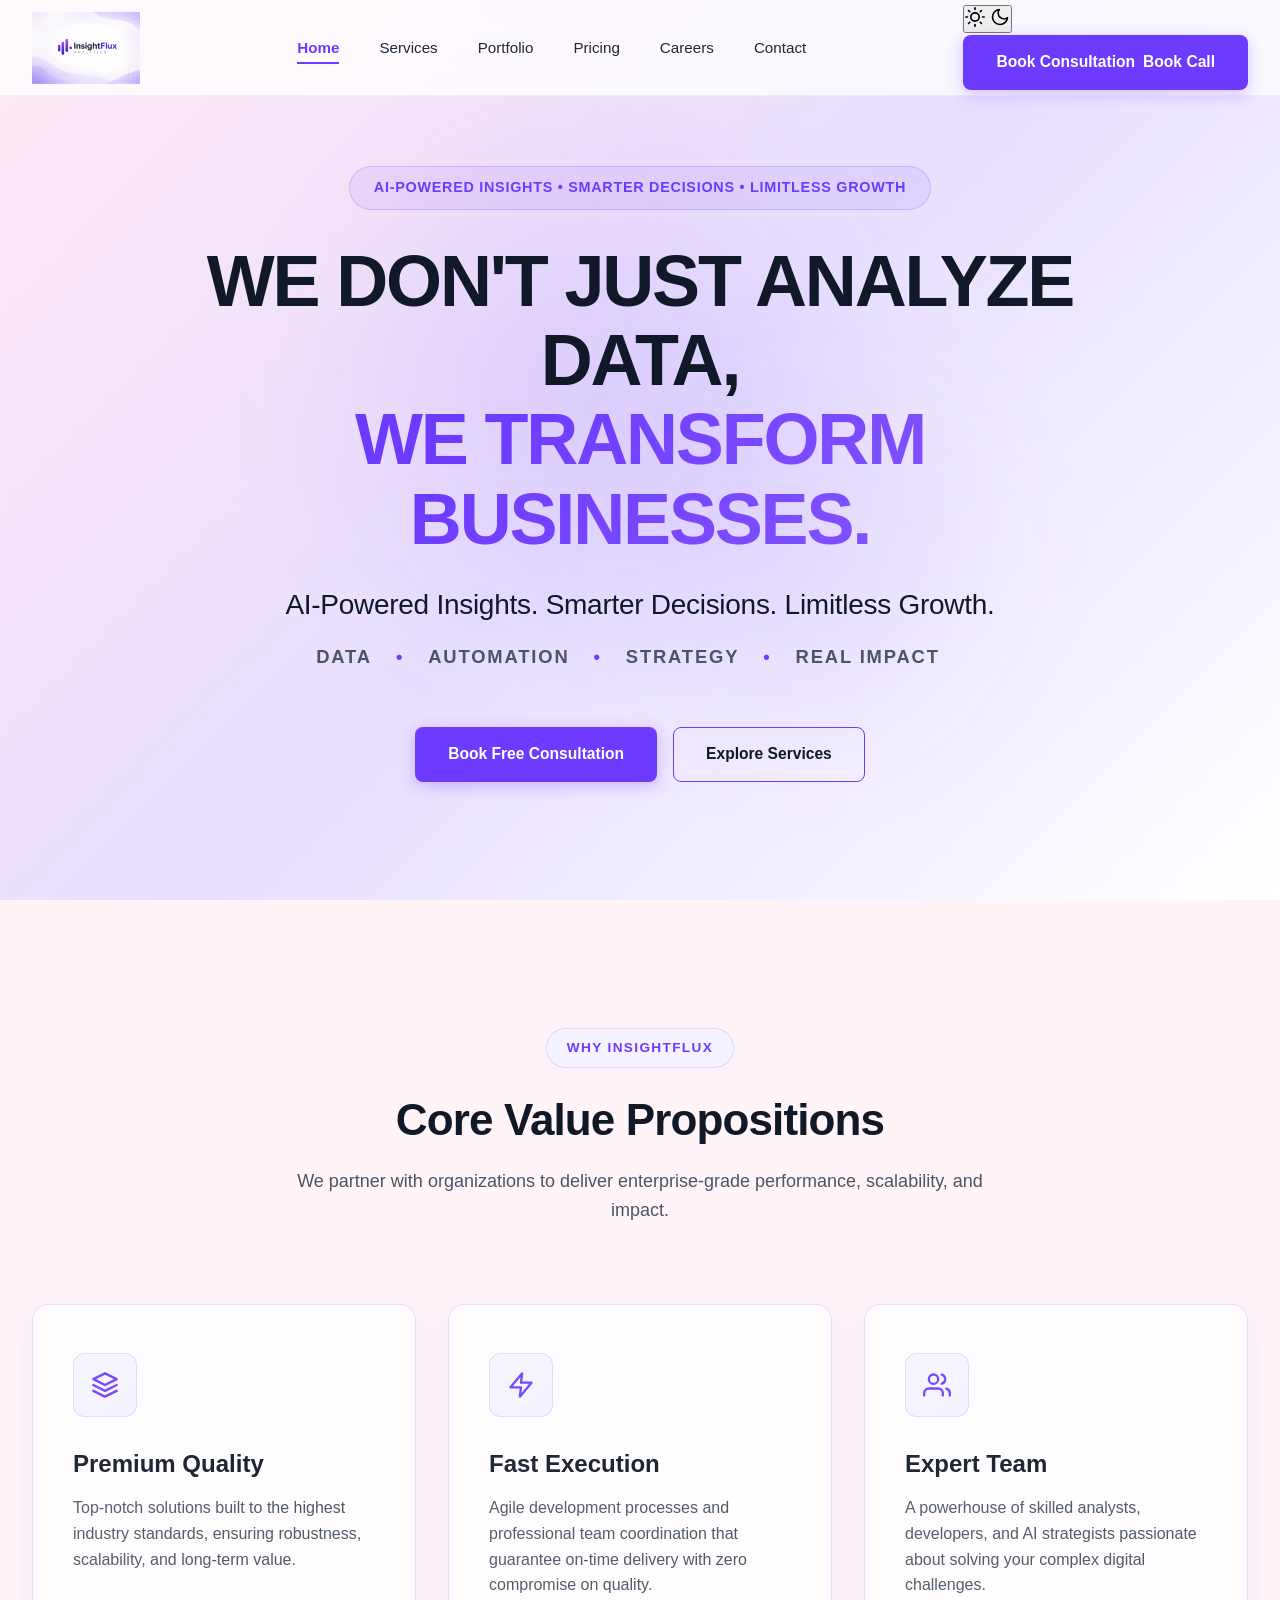
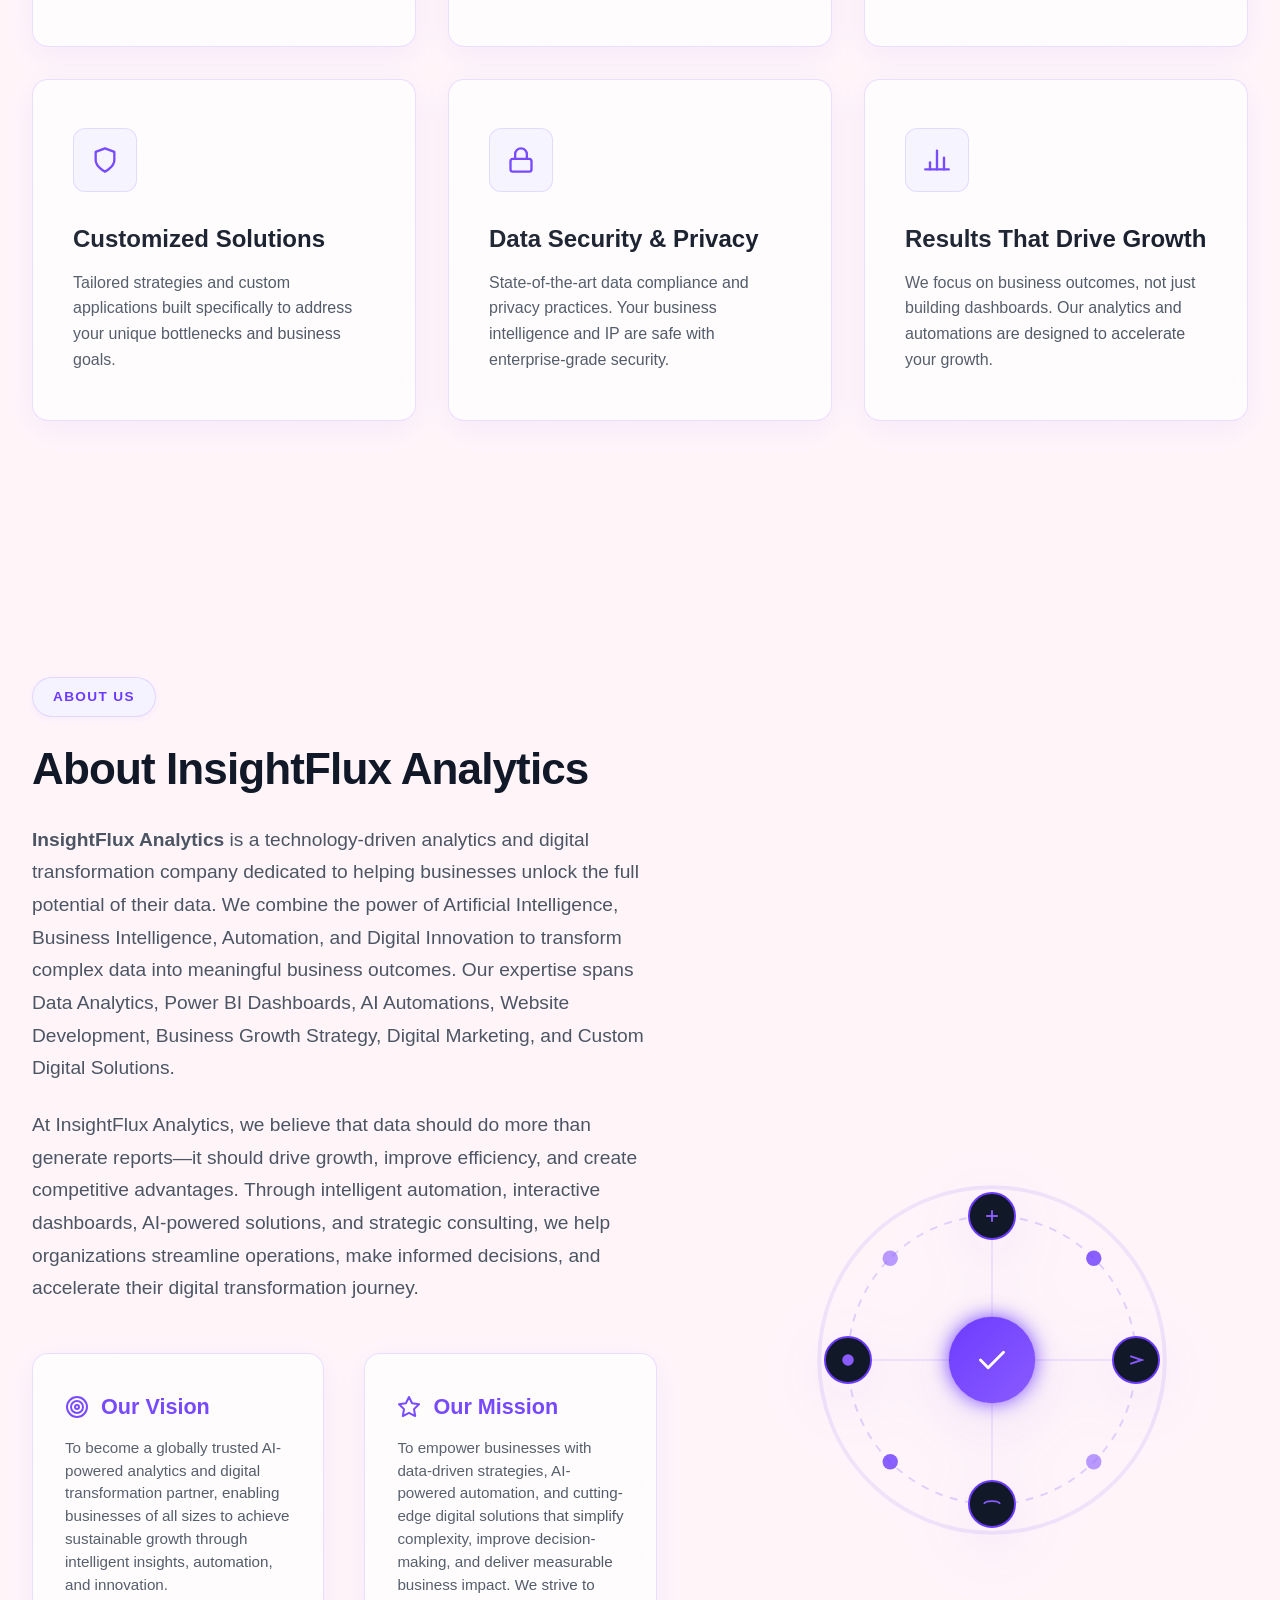
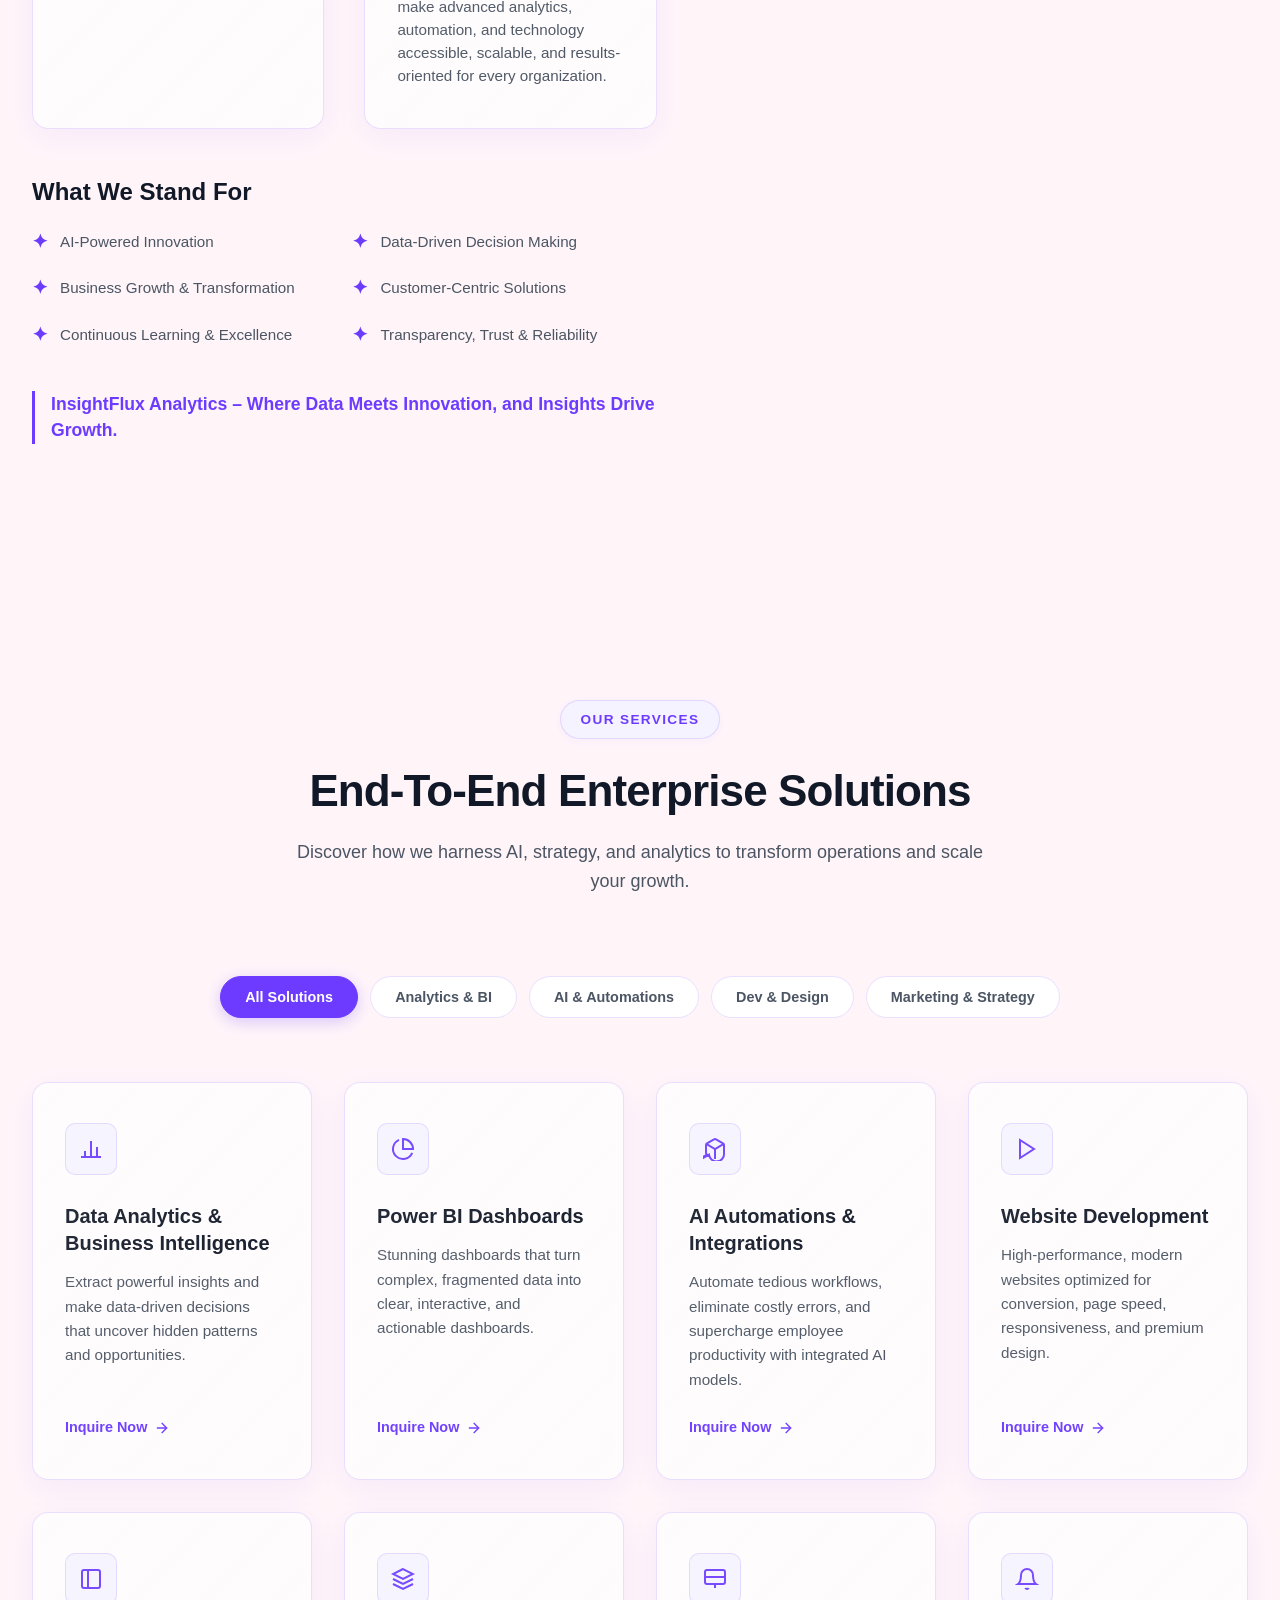
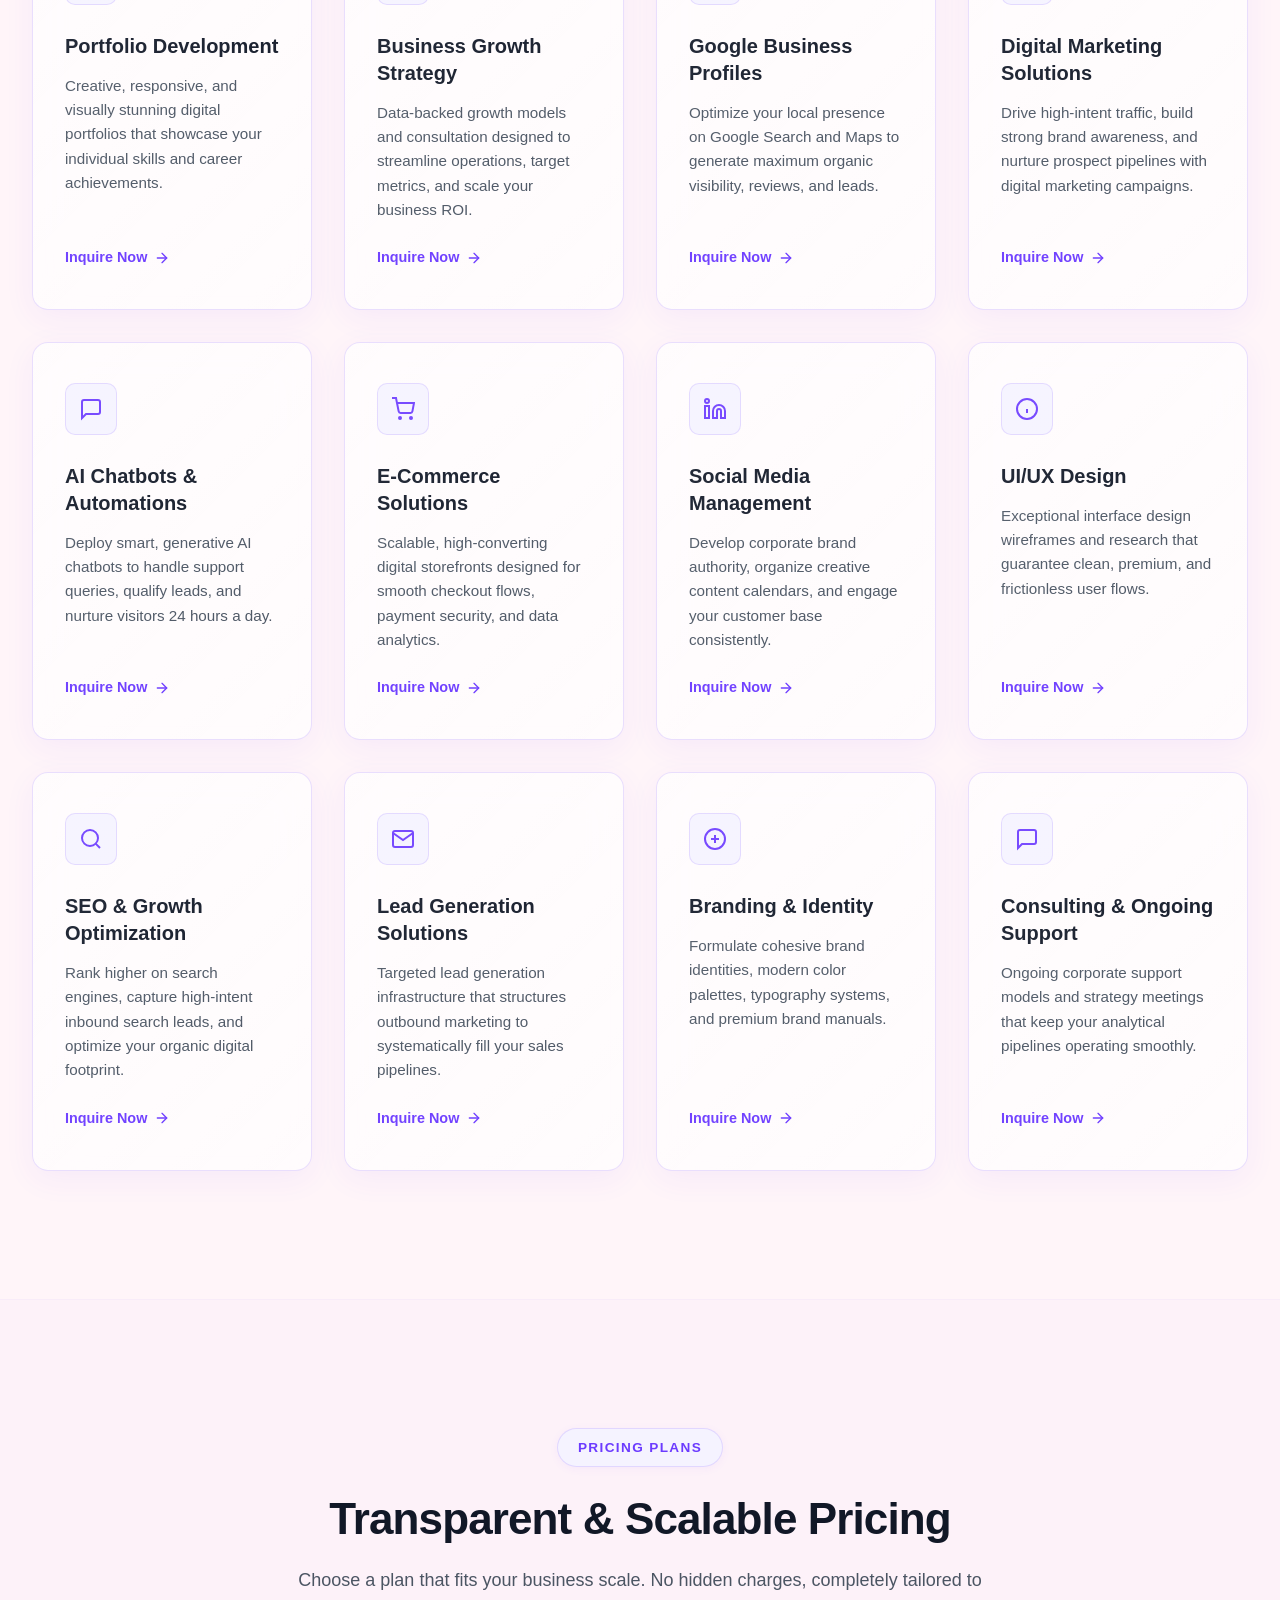
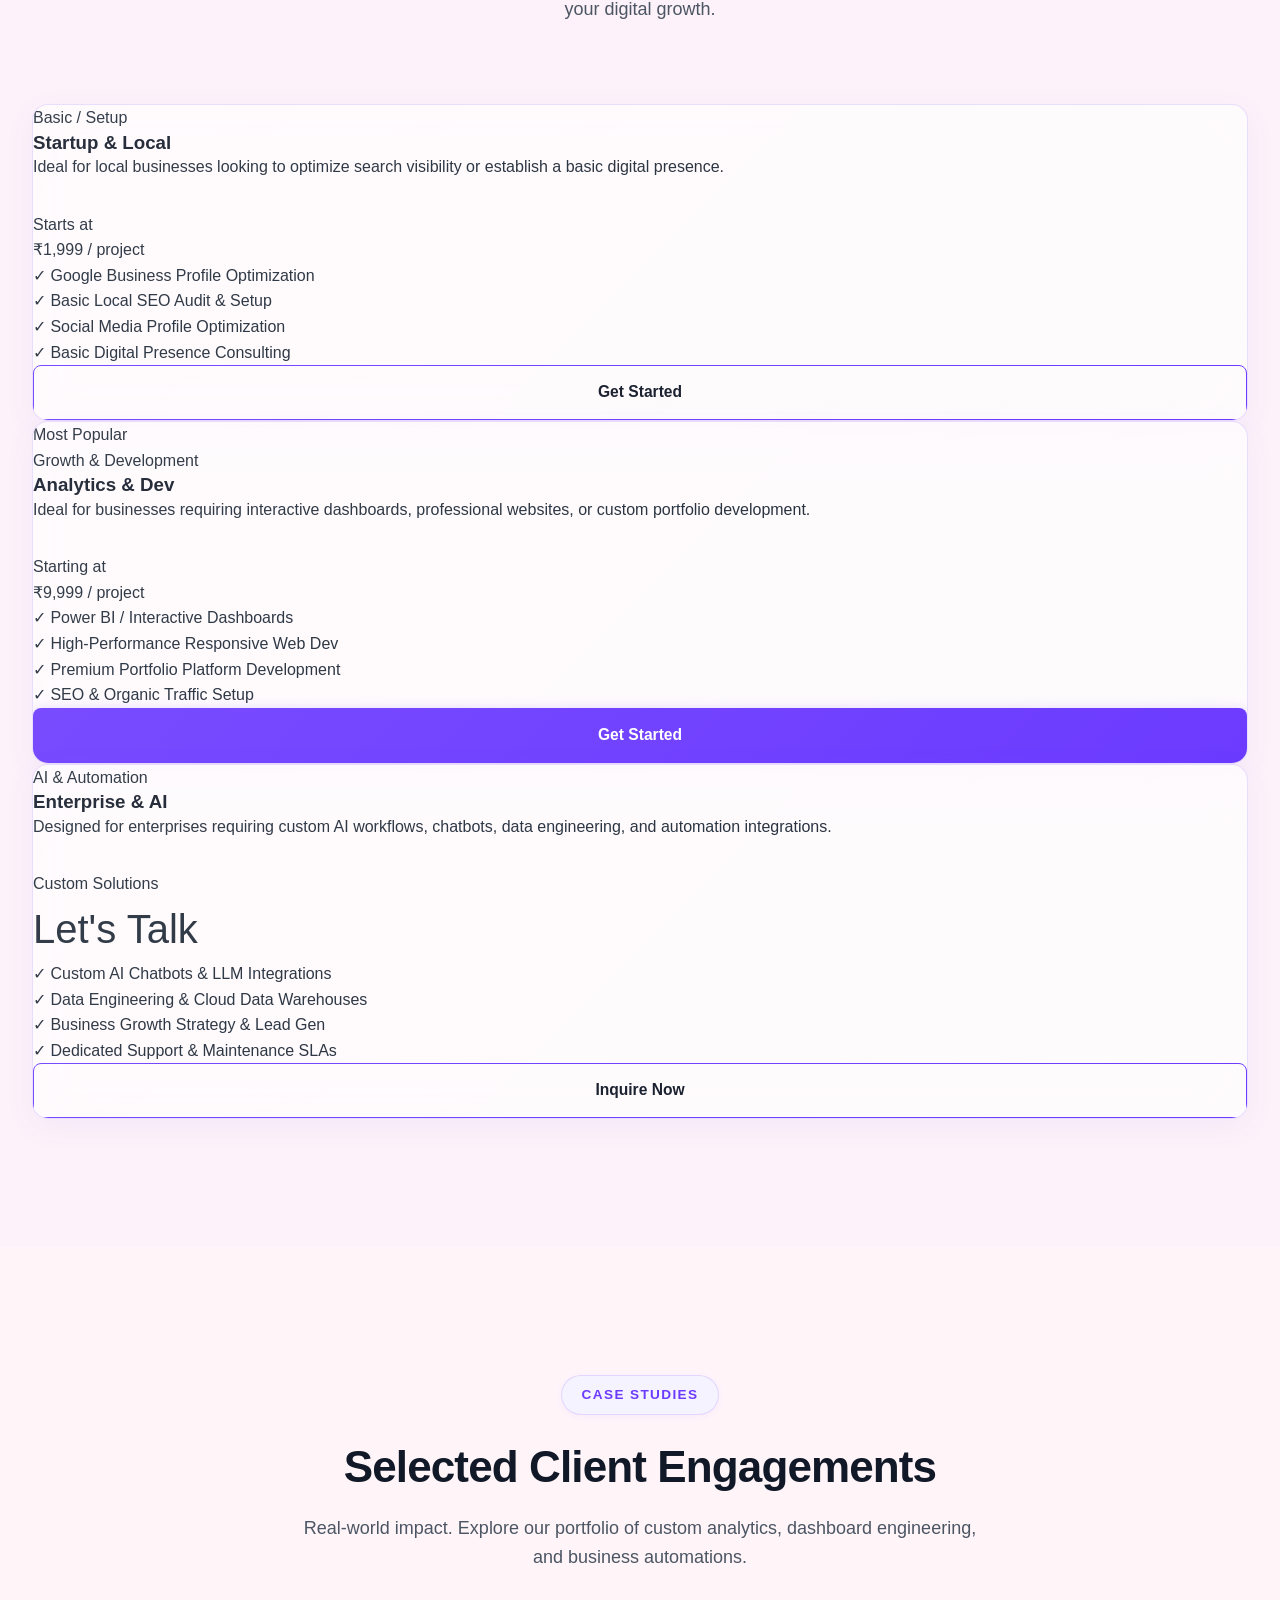
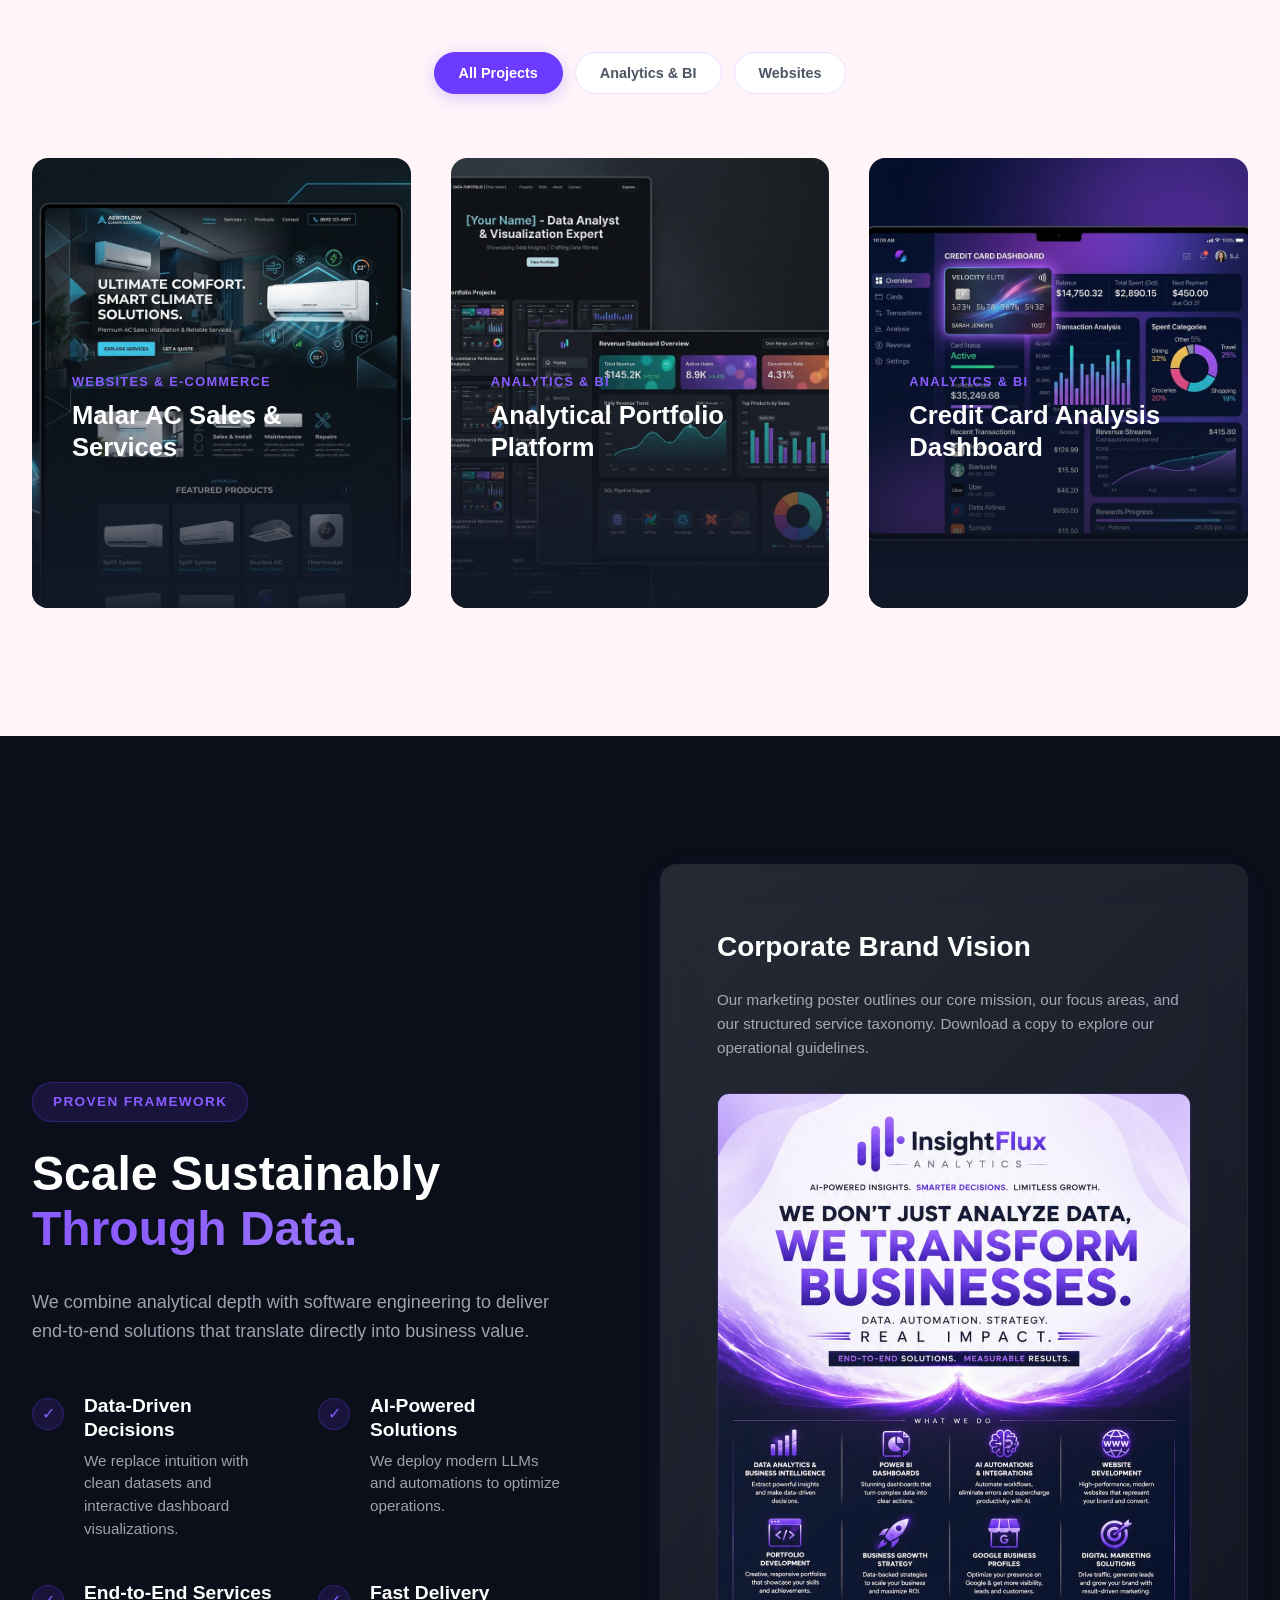
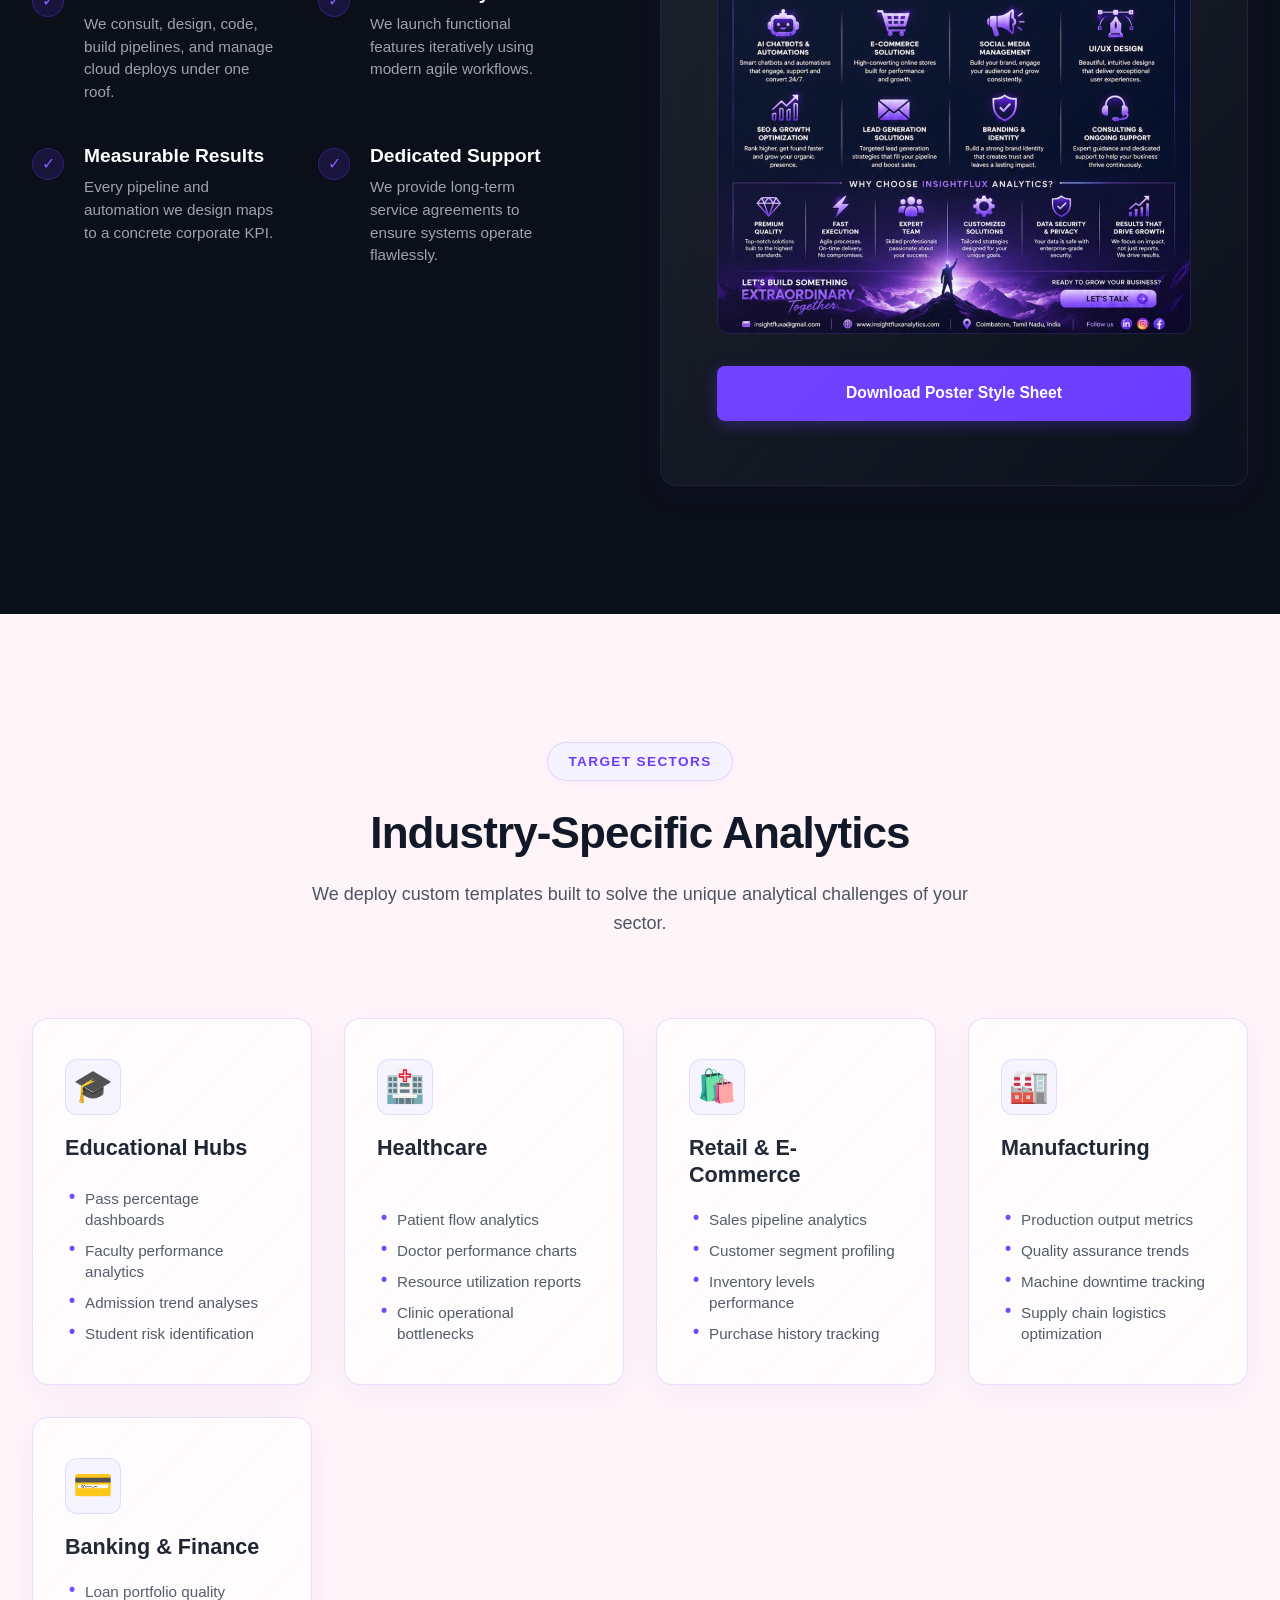
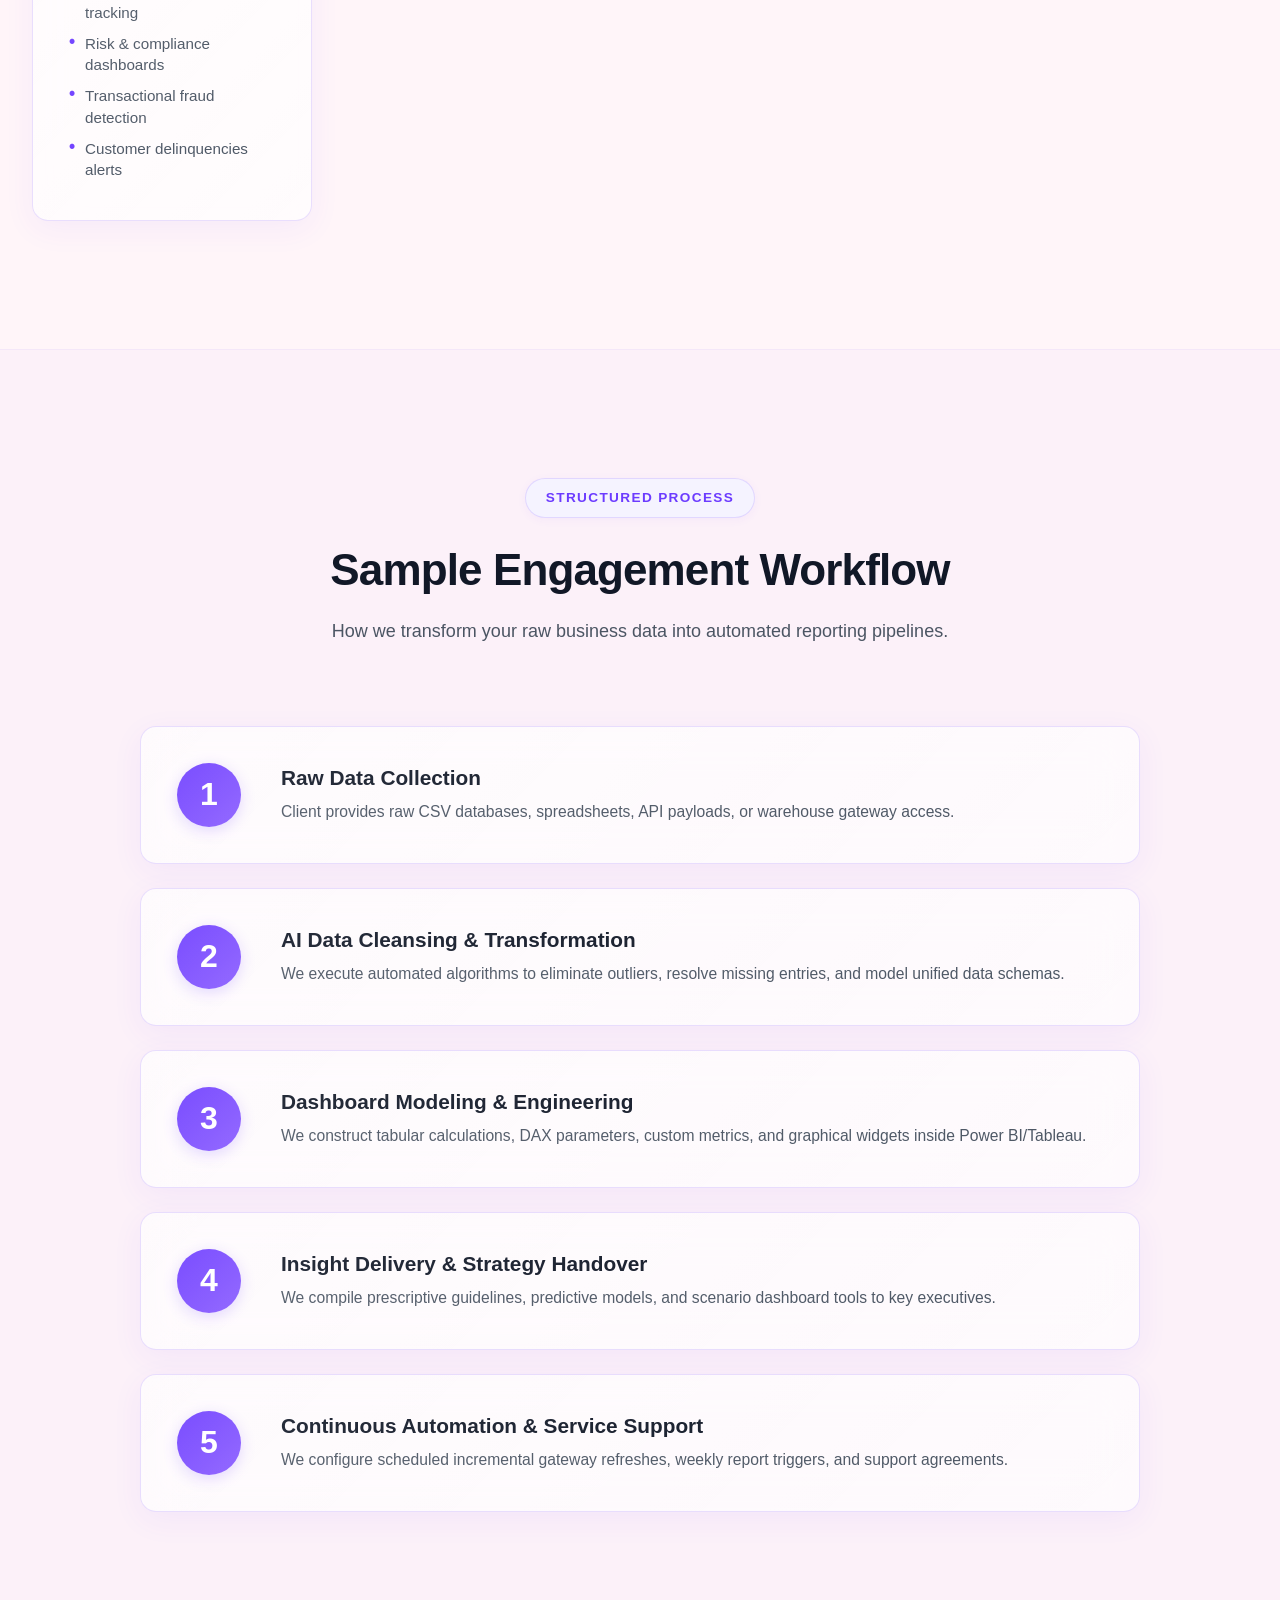
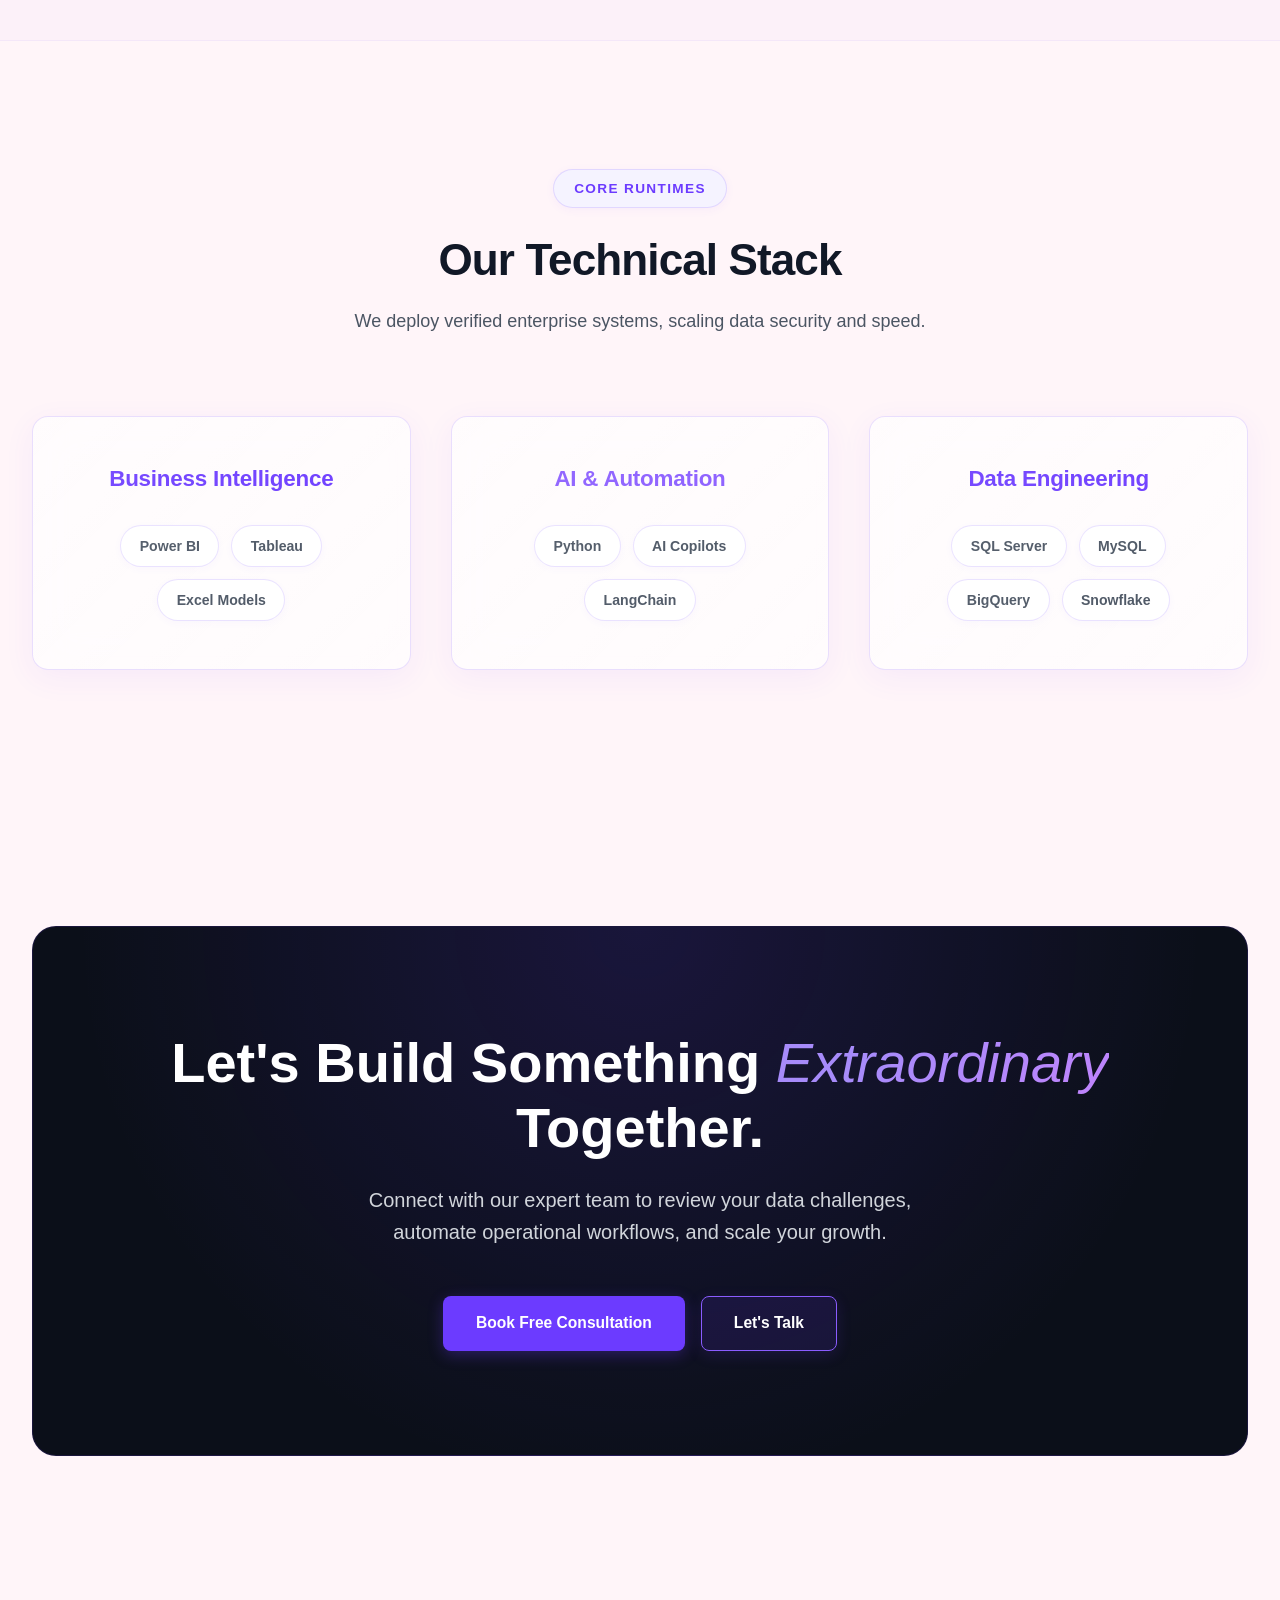
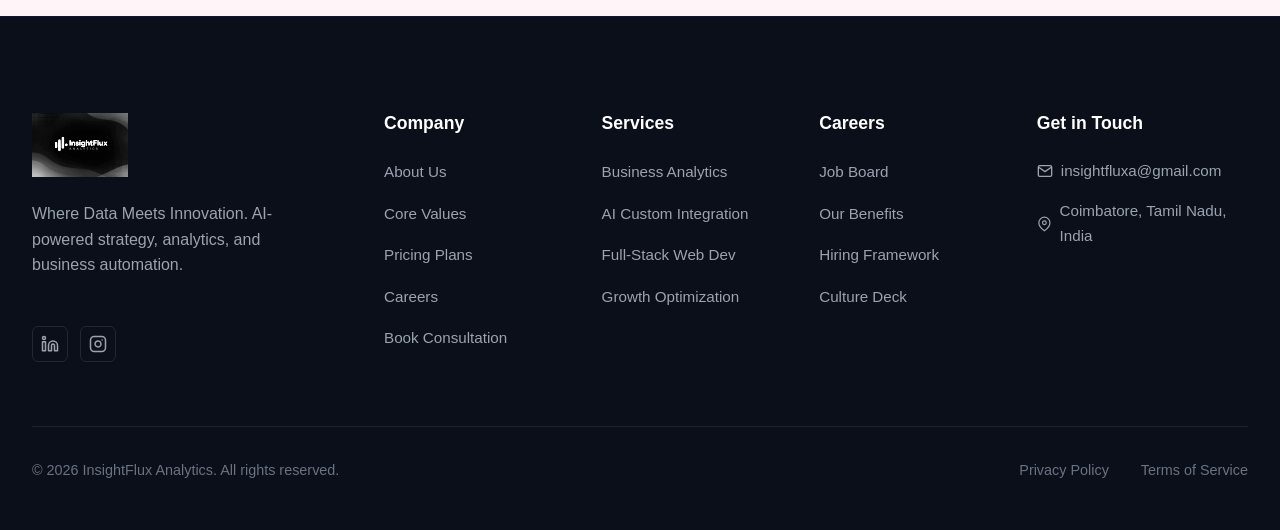
==== commit e6577465: "Update index.html" ====
--- a/index.html
+++ b/index.html
@@ -33,13 +33,25 @@
           <li><a href="index.html" class="nav-link active">Home</a></li>
           <li><a href="index.html#services" class="nav-link">Services</a></li>
           <li><a href="index.html#portfolio" class="nav-link">Portfolio</a></li>
+          <li><a href="index.html#pricing" class="nav-link">Pricing</a></li>
           <li><a href="careers.html" class="nav-link">Careers</a></li>
           <li><a href="contact.html" class="nav-link">Contact</a></li>
         </ul>
       </nav>
       
-      <div class="nav-cta">
-        <a href="contact.html" class="btn btn-primary" id="header-cta-btn">Book Consultation</a>
+      <div class="header-actions">
+        <button class="theme-toggle-btn" aria-label="Toggle theme" id="theme-toggle">
+          <!-- Sun Icon (visible in dark mode) -->
+          <svg class="sun-icon" xmlns="http://www.w3.org/2000/svg" width="20" height="20" viewBox="0 0 24 24" fill="none" stroke="currentColor" stroke-width="2" stroke-linecap="round" stroke-linejoin="round"><circle cx="12" cy="12" r="5"></circle><line x1="12" y1="1" x2="12" y2="3"></line><line x1="12" y1="21" x2="12" y2="23"></line><line x1="4.22" y1="4.22" x2="5.64" y2="5.64"></line><line x1="18.36" y1="18.36" x2="19.78" y2="19.78"></line><line x1="1" y1="12" x2="3" y2="12"></line><line x1="21" y1="12" x2="23" y2="12"></line><line x1="4.22" y1="19.78" x2="5.64" y2="18.36"></line><line x1="18.36" y1="5.64" x2="19.78" y2="4.22"></line></svg>
+          <!-- Moon Icon (visible in light mode) -->
+          <svg class="moon-icon" xmlns="http://www.w3.org/2000/svg" width="20" height="20" viewBox="0 0 24 24" fill="none" stroke="currentColor" stroke-width="2" stroke-linecap="round" stroke-linejoin="round"><path d="M21 12.79A9 9 0 1 1 11.21 3 7 7 0 0 0 21 12.79z"></path></svg>
+        </button>
+        <div class="nav-cta">
+          <a href="contact.html" class="btn btn-primary" id="header-cta-btn">
+            <span class="cta-text-desktop">Book Consultation</span>
+            <span class="cta-text-mobile">Book Call</span>
+          </a>
+        </div>
       </div>
       
       <button class="hamburger" aria-label="Toggle navigation menu" id="hamburger-menu">
@@ -143,27 +155,57 @@
     <div class="container about-layout">
       <div class="about-text reveal">
         <span class="section-badge">About Us</span>
-        <h2>Transforming Data into Actionable Outcomes</h2>
+        <h2>About InsightFlux Analytics</h2>
         <p class="about-desc">
-          InsightFlux Analytics is an AI-driven data analytics startup that simplifies business intelligence through automation and smart dashboards. By combining AI-based automation, BI tools, and industry-focused analytical templates, we help businesses make data-backed decisions quickly and effectively. Our services include automated data cleaning, dashboard creation, and end-to-end data automation.
+          <strong>InsightFlux Analytics</strong> is a technology-driven analytics and digital transformation company dedicated to helping businesses unlock the full potential of their data. We combine the power of Artificial Intelligence, Business Intelligence, Automation, and Digital Innovation to transform complex data into meaningful business outcomes. Our expertise spans Data Analytics, Power BI Dashboards, AI Automations, Website Development, Business Growth Strategy, Digital Marketing, and Custom Digital Solutions.
+        </p>
+        <p class="about-desc" style="margin-top: -1.5rem; margin-bottom: 3rem;">
+          At InsightFlux Analytics, we believe that data should do more than generate reports—it should drive growth, improve efficiency, and create competitive advantages. Through intelligent automation, interactive dashboards, AI-powered solutions, and strategic consulting, we help organizations streamline operations, make informed decisions, and accelerate their digital transformation journey.
         </p>
         
         <div class="about-pillars">
           <div class="glass-card pillar-card">
             <h3 class="pillar-title">
               <svg xmlns="http://www.w3.org/2000/svg" viewBox="0 0 24 24" fill="none" stroke-width="2" stroke-linecap="round" stroke-linejoin="round"><circle cx="12" cy="12" r="10"></circle><circle cx="12" cy="12" r="6"></circle><circle cx="12" cy="12" r="2"></circle></svg>
-              Vision
+              Our Vision
             </h3>
-            <p class="pillar-desc">To become the most trusted AI-driven analytics partner for businesses by delivering intelligent, automated, and actionable insights.</p>
+            <p class="pillar-desc">To become a globally trusted AI-powered analytics and digital transformation partner, enabling businesses of all sizes to achieve sustainable growth through intelligent insights, automation, and innovation.</p>
           </div>
           
           <div class="glass-card pillar-card">
             <h3 class="pillar-title">
               <svg xmlns="http://www.w3.org/2000/svg" viewBox="0 0 24 24" fill="none" stroke-width="2" stroke-linecap="round" stroke-linejoin="round"><polygon points="12 2 15.09 8.26 22 9.27 17 14.14 18.18 21.02 12 17.77 5.82 21.02 7 14.14 2 9.27 8.91 8.26 12 2"></polygon></svg>
-              Mission
+              Our Mission
             </h3>
-            <p class="pillar-desc">To simplify complex data using AI-based automation, empower businesses through descriptive, diagnostic, and prescriptive analytics, democratize data access through natural language querying, and deliver fast, accurate, and scalable analytical solutions across industries.</p>
-          </div>
+            <p class="pillar-desc">To empower businesses with data-driven strategies, AI-powered automation, and cutting-edge digital solutions that simplify complexity, improve decision-making, and deliver measurable business impact. We strive to make advanced analytics, automation, and technology accessible, scalable, and results-oriented for every organization.</p>
+          </div>
+        </div>
+
+        <div class="about-values-box" style="margin-top: 3rem;">
+          <h3 style="font-size: 1.5rem; margin-bottom: 1.25rem; color: var(--deep-navy);">What We Stand For</h3>
+          <ul class="about-values-list" style="display: grid; grid-template-columns: repeat(auto-fit, minmax(240px, 1fr)); gap: 1rem; margin-bottom: 2.5rem; padding-left: 0;">
+            <li style="display: flex; align-items: center; gap: 0.75rem; color: var(--text-muted); font-size: 0.95rem; font-weight: 500;">
+              <span style="color: var(--primary-purple); font-weight: bold; font-size: 1.2rem;">✦</span> AI-Powered Innovation
+            </li>
+            <li style="display: flex; align-items: center; gap: 0.75rem; color: var(--text-muted); font-size: 0.95rem; font-weight: 500;">
+              <span style="color: var(--primary-purple); font-weight: bold; font-size: 1.2rem;">✦</span> Data-Driven Decision Making
+            </li>
+            <li style="display: flex; align-items: center; gap: 0.75rem; color: var(--text-muted); font-size: 0.95rem; font-weight: 500;">
+              <span style="color: var(--primary-purple); font-weight: bold; font-size: 1.2rem;">✦</span> Business Growth & Transformation
+            </li>
+            <li style="display: flex; align-items: center; gap: 0.75rem; color: var(--text-muted); font-size: 0.95rem; font-weight: 500;">
+              <span style="color: var(--primary-purple); font-weight: bold; font-size: 1.2rem;">✦</span> Customer-Centric Solutions
+            </li>
+            <li style="display: flex; align-items: center; gap: 0.75rem; color: var(--text-muted); font-size: 0.95rem; font-weight: 500;">
+              <span style="color: var(--primary-purple); font-weight: bold; font-size: 1.2rem;">✦</span> Continuous Learning & Excellence
+            </li>
+            <li style="display: flex; align-items: center; gap: 0.75rem; color: var(--text-muted); font-size: 0.95rem; font-weight: 500;">
+              <span style="color: var(--primary-purple); font-weight: bold; font-size: 1.2rem;">✦</span> Transparency, Trust & Reliability
+            </li>
+          </ul>
+          <p style="color: var(--primary-purple); font-weight: 700; font-size: 1.1rem; line-height: 1.5; border-left: 3px solid var(--primary-purple); padding-left: 1rem; margin-top: 2rem;">
+            InsightFlux Analytics – Where Data Meets Innovation, and Insights Drive Growth.
+          </p>
         </div>
       </div>
       
@@ -400,6 +442,112 @@
     </div>
   </section>
 
+  <!-- Pricing Section -->
+  <section class="section" id="pricing" style="background: rgba(108, 59, 255, 0.01); border-top: 1px solid rgba(108, 59, 255, 0.03);">
+    <div class="container">
+      <div class="section-header reveal">
+        <span class="section-badge">Pricing Plans</span>
+        <h2 class="section-title">Transparent & Scalable Pricing</h2>
+        <p class="section-subtitle">Choose a plan that fits your business scale. No hidden charges, completely tailored to your digital growth.</p>
+      </div>
+
+      <div class="pricing-grid reveal">
+        <!-- Plan 1: Local / Basic -->
+        <div class="glass-card pricing-card">
+          <div style="margin-bottom: 2rem;">
+            <span class="pricing-plan-badge">Basic / Setup</span>
+            <h3>Startup & Local</h3>
+            <p>Ideal for local businesses looking to optimize search visibility or establish a basic digital presence.</p>
+          </div>
+          <div class="pricing-price-box">
+            <span class="price-label">Starts at</span>
+            <div class="price-value-container">
+              <span class="price-amount">₹1,999</span>
+              <span class="price-period">/ project</span>
+            </div>
+          </div>
+          <ul class="pricing-features-list">
+            <li>
+              <span class="check-icon">✓</span> Google Business Profile Optimization
+            </li>
+            <li>
+              <span class="check-icon">✓</span> Basic Local SEO Audit & Setup
+            </li>
+            <li>
+              <span class="check-icon">✓</span> Social Media Profile Optimization
+            </li>
+            <li>
+              <span class="check-icon">✓</span> Basic Digital Presence Consulting
+            </li>
+          </ul>
+          <a href="contact.html?plan=startup" class="btn btn-secondary" style="width: 100%;">Get Started</a>
+        </div>
+
+        <!-- Plan 2: Analytics & Growth (Popular) -->
+        <div class="glass-card pricing-card featured-plan">
+          <div class="pricing-badge-popular">Most Popular</div>
+          <div style="margin-bottom: 2rem;">
+            <span class="pricing-plan-badge">Growth & Development</span>
+            <h3>Analytics & Dev</h3>
+            <p>Ideal for businesses requiring interactive dashboards, professional websites, or custom portfolio development.</p>
+          </div>
+          <div class="pricing-price-box">
+            <span class="price-label">Starting at</span>
+            <div class="price-value-container">
+              <span class="price-amount">₹9,999</span>
+              <span class="price-period">/ project</span>
+            </div>
+          </div>
+          <ul class="pricing-features-list">
+            <li>
+              <span class="check-icon">✓</span> Power BI / Interactive Dashboards
+            </li>
+            <li>
+              <span class="check-icon">✓</span> High-Performance Responsive Web Dev
+            </li>
+            <li>
+              <span class="check-icon">✓</span> Premium Portfolio Platform Development
+            </li>
+            <li>
+              <span class="check-icon">✓</span> SEO & Organic Traffic Setup
+            </li>
+          </ul>
+          <a href="contact.html?plan=growth" class="btn btn-primary" style="width: 100%;">Get Started</a>
+        </div>
+
+        <!-- Plan 3: Enterprise / Custom -->
+        <div class="glass-card pricing-card">
+          <div style="margin-bottom: 2rem;">
+            <span class="pricing-plan-badge">AI & Automation</span>
+            <h3>Enterprise & AI</h3>
+            <p>Designed for enterprises requiring custom AI workflows, chatbots, data engineering, and automation integrations.</p>
+          </div>
+          <div class="pricing-price-box">
+            <span class="price-label">Custom Solutions</span>
+            <div class="price-value-container">
+              <span class="price-amount" style="font-size: 2.5rem;">Let's Talk</span>
+            </div>
+          </div>
+          <ul class="pricing-features-list">
+            <li>
+              <span class="check-icon">✓</span> Custom AI Chatbots & LLM Integrations
+            </li>
+            <li>
+              <span class="check-icon">✓</span> Data Engineering & Cloud Data Warehouses
+            </li>
+            <li>
+              <span class="check-icon">✓</span> Business Growth Strategy & Lead Gen
+            </li>
+            <li>
+              <span class="check-icon">✓</span> Dedicated Support & Maintenance SLAs
+            </li>
+          </ul>
+          <a href="contact.html?plan=enterprise" class="btn btn-secondary" style="width: 100%;">Inquire Now</a>
+        </div>
+      </div>
+    </div>
+  </section>
+
   <!-- Portfolio Section -->
   <section class="section" id="portfolio">
     <div class="container">
@@ -720,6 +868,7 @@
           <ul class="footer-links">
             <li><a href="#about" class="footer-link">About Us</a></li>
             <li><a href="#why-us" class="footer-link">Core Values</a></li>
+            <li><a href="#pricing" class="footer-link">Pricing Plans</a></li>
             <li><a href="careers.html" class="footer-link">Careers</a></li>
             <li><a href="contact.html" class="footer-link">Book Consultation</a></li>
           </ul>
--- a/css/style.css
+++ b/css/style.css
@@ -0,0 +1,1938 @@
+/*
+ * InsightFlux Analytics - CSS Stylesheet
+ * Premium Business & AI-Powered Tech Theme
+ */
+
+/* Google Fonts Import */
+@import url('https://fonts.googleapis.com/css2?family=Inter:wght@300;400;500;600;700&family=Outfit:wght@400;500;600;700;800&display=swap');
+
+/* CSS Variables */
+:root {
+  --primary-purple: #6C3BFF;
+  --secondary-purple: #8A5CFF;
+  --deep-navy: #111827;
+  --white: #FFFFFF;
+  --light-lavender: #F5F3FF;
+  --dark-navy: #0B0F19;
+  
+  /* Text colors */
+  --text-dark: #1F2937;
+  --text-muted: #4B5563;
+  --text-light: #F3F4F6;
+  
+  /* Borders and Glass */
+  --border-color: rgba(108, 59, 255, 0.15);
+  --border-hover: rgba(108, 59, 255, 0.35);
+  --glass-bg: rgba(255, 255, 255, 0.65);
+  --glass-bg-hover: rgba(255, 255, 255, 0.8);
+  --glass-shadow: 0 8px 32px 0 rgba(108, 59, 255, 0.06);
+  --glow-shadow: 0 0 25px rgba(108, 59, 255, 0.25);
+  
+  /* Transitions */
+  --transition-smooth: all 0.4s cubic-bezier(0.16, 1, 0.3, 1);
+  --transition-fast: all 0.2s ease;
+  
+  /* Header height */
+  --header-height: 96px;
+}
+
+/* Reset and Base Styles */
+* {
+  margin: 0;
+  padding: 0;
+  box-sizing: border-box;
+}
+
+html {
+  scroll-behavior: smooth;
+  font-size: 16px;
+}
+
+body {
+  font-family: 'Inter', sans-serif;
+  color: var(--text-dark);
+  background-color: #FFF5F9;
+  background-image: linear-gradient(135deg, #FFE9F3 0%, #E8DFFF 50%, #FFFFFF 100%);
+  background-attachment: fixed;
+  overflow-x: hidden;
+  line-height: 1.6;
+}
+
+h1, h2, h3, h4, h5, h6 {
+  font-family: 'Outfit', sans-serif;
+  color: var(--deep-navy);
+  font-weight: 700;
+  line-height: 1.25;
+}
+
+a {
+  text-decoration: none;
+  color: inherit;
+  transition: var(--transition-fast);
+}
+
+ul {
+  list-style: none;
+}
+
+img {
+  max-width: 100%;
+  height: auto;
+  display: block;
+}
+
+button, input, textarea, select {
+  font-family: inherit;
+  font-size: inherit;
+}
+
+/* Dot Grid Background Overlay */
+.dot-grid-bg {
+  position: fixed;
+  top: 0;
+  left: 0;
+  width: 100%;
+  height: 100%;
+  background-image: radial-gradient(rgba(108, 59, 255, 0.06) 1.5px, transparent 1.5px);
+  background-size: 32px 32px;
+  pointer-events: none;
+  z-index: 0;
+  opacity: 0.85;
+}
+
+/* Layout Utilities */
+.container {
+  width: 100%;
+  max-width: 1280px;
+  margin: 0 auto;
+  padding: 0 2rem;
+  position: relative;
+  z-index: 1;
+}
+
+.section {
+  padding: 8rem 0;
+  position: relative;
+}
+
+.section-dark {
+  background-color: var(--dark-navy);
+  color: var(--text-light);
+}
+
+.section-dark h2, 
+.section-dark h3, 
+.section-dark h4 {
+  color: var(--white);
+}
+
+.section-header {
+  text-align: center;
+  max-width: 700px;
+  margin: 0 auto 5rem;
+}
+
+.section-badge {
+  display: inline-block;
+  padding: 0.5rem 1.25rem;
+  background-color: var(--light-lavender);
+  border: 1px solid var(--border-color);
+  color: var(--primary-purple);
+  border-radius: 100px;
+  font-size: 0.85rem;
+  font-weight: 600;
+  text-transform: uppercase;
+  letter-spacing: 0.1em;
+  margin-bottom: 1.5rem;
+  box-shadow: 0 2px 10px rgba(108, 59, 255, 0.05);
+}
+
+.section-dark .section-badge {
+  background-color: rgba(108, 59, 255, 0.15);
+  border-color: rgba(108, 59, 255, 0.3);
+  color: var(--secondary-purple);
+}
+
+.section-title {
+  font-size: 2.75rem;
+  margin-bottom: 1.25rem;
+  letter-spacing: -0.02em;
+}
+
+.section-subtitle {
+  font-size: 1.125rem;
+  color: var(--text-muted);
+}
+
+.section-dark .section-subtitle {
+  color: #9CA3AF;
+}
+
+/* Buttons */
+.btn-group {
+  display: flex;
+  gap: 1rem;
+  justify-content: center;
+  align-items: center;
+  flex-wrap: wrap;
+}
+
+.btn {
+  display: inline-flex;
+  align-items: center;
+  justify-content: center;
+  padding: 0.875rem 2rem;
+  border-radius: 8px;
+  font-weight: 600;
+  font-size: 0.975rem;
+  cursor: pointer;
+  transition: var(--transition-smooth);
+  border: 1px solid transparent;
+  gap: 0.5rem;
+}
+
+.btn-primary {
+  background-color: var(--primary-purple);
+  color: var(--white);
+  box-shadow: 0 4px 15px rgba(108, 59, 255, 0.3);
+}
+
+.btn-primary:hover {
+  background-color: var(--secondary-purple);
+  transform: translateY(-2px);
+  box-shadow: var(--glow-shadow);
+}
+
+.btn-secondary {
+  background-color: transparent;
+  color: var(--deep-navy);
+  border-color: var(--primary-purple);
+}
+
+.btn-secondary:hover {
+  background-color: var(--light-lavender);
+  transform: translateY(-2px);
+}
+
+.section-dark .btn-secondary {
+  color: var(--white);
+  border-color: var(--secondary-purple);
+}
+
+.section-dark .btn-secondary:hover {
+  background-color: rgba(138, 92, 255, 0.1);
+}
+
+/* Glassmorphism Cards */
+.glass-card {
+  background: var(--glass-bg);
+  backdrop-filter: blur(24px);
+  -webkit-backdrop-filter: blur(24px);
+  border: 1px solid var(--border-color);
+  border-radius: 16px;
+  box-shadow: var(--glass-shadow);
+  transition: var(--transition-smooth);
+  position: relative;
+  overflow: hidden;
+}
+
+.glass-card::before {
+  content: '';
+  position: absolute;
+  top: 0;
+  left: 0;
+  width: 100%;
+  height: 100%;
+  background: linear-gradient(135deg, rgba(255, 255, 255, 0.1), rgba(255, 255, 255, 0));
+  pointer-events: none;
+  z-index: 1;
+}
+
+.glass-card:hover {
+  transform: translateY(-6px);
+  border-color: var(--border-hover);
+  box-shadow: 0 12px 40px rgba(108, 59, 255, 0.12), 0 0 15px rgba(108, 59, 255, 0.05);
+  background: var(--glass-bg-hover);
+}
+
+/* Header & Navigation */
+.header {
+  position: fixed;
+  top: 0;
+  left: 0;
+  width: 100%;
+  height: var(--header-height);
+  z-index: 1000;
+  background: rgba(255, 255, 255, 0.75);
+  backdrop-filter: blur(20px);
+  -webkit-backdrop-filter: blur(20px);
+  border-bottom: 1px solid rgba(108, 59, 255, 0.08);
+  transition: var(--transition-smooth);
+}
+
+.header.scrolled {
+  height: 80px;
+  box-shadow: 0 4px 30px rgba(108, 59, 255, 0.05);
+  background: rgba(255, 255, 255, 0.9);
+}
+
+.header-container {
+  display: flex;
+  justify-content: space-between;
+  align-items: center;
+  height: 100%;
+  padding: 0 2rem;
+  max-width: 1280px;
+  margin: 0 auto;
+}
+
+.logo {
+  display: flex;
+  align-items: center;
+  background: transparent;
+  padding: 0;
+  border-radius: 0;
+  border: none;
+  box-shadow: none;
+  transition: var(--transition-smooth);
+}
+
+.logo img {
+  height: 72px;
+  width: auto;
+  mix-blend-mode: multiply;
+  transition: var(--transition-smooth);
+}
+
+.header.scrolled .logo {
+  padding: 0;
+}
+
+.header.scrolled .logo img {
+  height: 54px;
+}
+
+.nav-menu {
+  display: flex;
+  gap: 2.5rem;
+  align-items: center;
+}
+
+.nav-link {
+  font-size: 0.95rem;
+  font-weight: 500;
+  color: var(--text-dark);
+  position: relative;
+  padding: 0.5rem 0;
+}
+
+.nav-link::after {
+  content: '';
+  position: absolute;
+  bottom: 0;
+  left: 0;
+  width: 0;
+  height: 2px;
+  background-color: var(--primary-purple);
+  transition: var(--transition-fast);
+}
+
+.nav-link:hover {
+  color: var(--primary-purple);
+}
+
+.nav-link:hover::after,
+.nav-link.active::after {
+  width: 100%;
+}
+
+.nav-link.active {
+  color: var(--primary-purple);
+  font-weight: 600;
+}
+
+.nav-cta {
+  display: flex;
+  align-items: center;
+}
+
+.nav-mobile-cta {
+  display: none;
+}
+
+.hamburger {
+  display: none;
+  cursor: pointer;
+  background: none;
+  border: none;
+  outline: none;
+}
+
+.hamburger span {
+  display: block;
+  width: 25px;
+  height: 3px;
+  background-color: var(--deep-navy);
+  margin: 5px 0;
+  border-radius: 3px;
+  transition: var(--transition-smooth);
+}
+
+/* Hero Section */
+.hero {
+  min-height: 100vh;
+  display: flex;
+  align-items: center;
+  justify-content: center;
+  padding-top: calc(var(--header-height) + 2rem);
+  padding-bottom: 5rem;
+  position: relative;
+  text-align: center;
+}
+
+.hero-content {
+  max-width: 1000px;
+  margin: 0 auto;
+  z-index: 10;
+}
+
+.hero-badge {
+  display: inline-flex;
+  align-items: center;
+  padding: 0.6rem 1.5rem;
+  background: rgba(108, 59, 255, 0.08);
+  border: 1px solid rgba(108, 59, 255, 0.2);
+  color: var(--primary-purple);
+  font-weight: 600;
+  font-size: 0.9rem;
+  border-radius: 100px;
+  margin-bottom: 2rem;
+  letter-spacing: 0.05em;
+  text-transform: uppercase;
+  animation: pulse-border 3s infinite;
+}
+
+@keyframes pulse-border {
+  0% {
+    box-shadow: 0 0 0 0 rgba(108, 59, 255, 0.25);
+  }
+  70% {
+    box-shadow: 0 0 0 10px rgba(108, 59, 255, 0);
+  }
+  100% {
+    box-shadow: 0 0 0 0 rgba(108, 59, 255, 0);
+  }
+}
+
+.hero-title {
+  font-size: 4.5rem;
+  font-weight: 800;
+  letter-spacing: -0.03em;
+  line-height: 1.1;
+  margin-bottom: 1.75rem;
+  text-transform: uppercase;
+}
+
+.hero-title span {
+  display: block;
+}
+
+.hero-title .gradient-text {
+  background: linear-gradient(135deg, var(--primary-purple) 30%, var(--secondary-purple) 100%);
+  -webkit-background-clip: text;
+  -webkit-text-fill-color: transparent;
+}
+
+.hero-subtitle {
+  font-size: 1.75rem;
+  font-weight: 500;
+  color: var(--deep-navy);
+  margin-bottom: 1.25rem;
+  letter-spacing: -0.01em;
+}
+
+.hero-supporting {
+  font-size: 1.15rem;
+  color: var(--text-muted);
+  letter-spacing: 0.1em;
+  text-transform: uppercase;
+  font-weight: 600;
+  margin-bottom: 3.5rem;
+  display: flex;
+  justify-content: center;
+  align-items: center;
+  gap: 1.5rem;
+}
+
+.hero-supporting span::after {
+  content: '•';
+  margin-left: 1.5rem;
+  color: var(--primary-purple);
+}
+
+.hero-supporting span:last-child::after {
+  content: '';
+}
+
+.hero-cta {
+  margin-bottom: 5rem;
+}
+
+/* Poster Glow Background Effect */
+.hero-glow-container {
+  position: absolute;
+  top: 50%;
+  left: 50%;
+  transform: translate(-50%, -50%);
+  width: 100%;
+  height: 100%;
+  max-width: 1200px;
+  pointer-events: none;
+  z-index: 1;
+}
+
+.hero-glow {
+  position: absolute;
+  width: 600px;
+  height: 600px;
+  background: radial-gradient(circle, rgba(108, 59, 255, 0.12) 0%, rgba(138, 92, 255, 0.05) 50%, rgba(255, 255, 255, 0) 70%);
+  border-radius: 50%;
+  top: 10%;
+  left: 20%;
+  filter: blur(50px);
+  animation: float-glow 15s infinite alternate;
+}
+
+.hero-glow-2 {
+  position: absolute;
+  width: 500px;
+  height: 500px;
+  background: radial-gradient(circle, rgba(138, 92, 255, 0.1) 0%, rgba(108, 59, 255, 0.03) 40%, rgba(255, 255, 255, 0) 65%);
+  border-radius: 50%;
+  bottom: 10%;
+  right: 15%;
+  filter: blur(60px);
+  animation: float-glow 12s infinite alternate-reverse;
+}
+
+@keyframes float-glow {
+  0% {
+    transform: translate(0, 0) scale(1);
+  }
+  100% {
+    transform: translate(40px, -50px) scale(1.15);
+  }
+}
+
+/* Why Section */
+.why-grid {
+  display: grid;
+  grid-template-columns: repeat(auto-fit, minmax(350px, 1fr));
+  gap: 2rem;
+}
+
+.why-card {
+  padding: 3rem 2.5rem;
+}
+
+.why-icon {
+  width: 64px;
+  height: 64px;
+  border-radius: 12px;
+  background-color: var(--light-lavender);
+  display: flex;
+  align-items: center;
+  justify-content: center;
+  margin-bottom: 2rem;
+  border: 1px solid var(--border-color);
+  color: var(--primary-purple);
+  transition: var(--transition-smooth);
+}
+
+.why-card:hover .why-icon {
+  background-color: var(--primary-purple);
+  color: var(--white);
+  box-shadow: 0 0 15px rgba(108, 59, 255, 0.3);
+  transform: rotate(5deg) scale(1.05);
+}
+
+.why-card h3 {
+  font-size: 1.5rem;
+  margin-bottom: 1rem;
+}
+
+.why-card p {
+  color: var(--text-muted);
+  font-size: 1rem;
+  line-height: 1.6;
+}
+
+/* About Section */
+.about-layout {
+  display: grid;
+  grid-template-columns: 1.1fr 0.9fr;
+  gap: 5rem;
+  align-items: center;
+}
+
+.about-text h2 {
+  font-size: 2.75rem;
+  margin-bottom: 1.75rem;
+  letter-spacing: -0.02em;
+}
+
+.about-desc {
+  font-size: 1.2rem;
+  line-height: 1.7;
+  color: var(--text-muted);
+  margin-bottom: 3rem;
+}
+
+.about-pillars {
+  display: grid;
+  grid-template-columns: 1fr 1fr;
+  gap: 2.5rem;
+}
+
+.pillar-card {
+  padding: 2.5rem 2rem;
+}
+
+.pillar-title {
+  display: flex;
+  align-items: center;
+  gap: 0.75rem;
+  font-size: 1.35rem;
+  margin-bottom: 1rem;
+  color: var(--primary-purple);
+}
+
+.pillar-title svg {
+  width: 24px;
+  height: 24px;
+  stroke: var(--primary-purple);
+}
+
+.pillar-desc {
+  color: var(--text-muted);
+  font-size: 0.95rem;
+  line-height: 1.5;
+}
+
+/* Visual SVG pipeline animation */
+.about-visual {
+  position: relative;
+  display: flex;
+  justify-content: center;
+  align-items: center;
+}
+
+.about-visual-svg {
+  width: 100%;
+  max-width: 480px;
+  filter: drop-shadow(0 15px 35px rgba(108, 59, 255, 0.12));
+}
+
+/* Services Grid & Filters */
+.filter-container {
+  display: flex;
+  justify-content: center;
+  flex-wrap: wrap;
+  gap: 0.75rem;
+  margin-bottom: 4rem;
+  position: relative;
+  z-index: 10;
+}
+
+.filter-btn {
+  padding: 0.75rem 1.5rem;
+  border-radius: 100px;
+  border: 1px solid var(--border-color);
+  background-color: var(--white);
+  color: var(--text-muted);
+  font-weight: 600;
+  font-size: 0.9rem;
+  cursor: pointer;
+  transition: var(--transition-smooth);
+}
+
+.filter-btn:hover {
+  color: var(--primary-purple);
+  border-color: var(--primary-purple);
+  background-color: var(--light-lavender);
+}
+
+.filter-btn.active {
+  background-color: var(--primary-purple);
+  color: var(--white);
+  border-color: var(--primary-purple);
+  box-shadow: 0 4px 15px rgba(108, 59, 255, 0.25);
+}
+
+.services-grid {
+  display: grid;
+  grid-template-columns: repeat(auto-fill, minmax(280px, 1fr));
+  gap: 2rem;
+}
+
+.service-card {
+  padding: 2.5rem 2rem;
+  display: flex;
+  flex-direction: column;
+  height: 100%;
+  animation: fadeInCard 0.5s ease forwards;
+}
+
+@keyframes fadeInCard {
+  from {
+    opacity: 0;
+    transform: translateY(15px);
+  }
+  to {
+    opacity: 1;
+    transform: translateY(0);
+  }
+}
+
+.service-icon {
+  width: 52px;
+  height: 52px;
+  background: var(--light-lavender);
+  border: 1px solid var(--border-color);
+  border-radius: 10px;
+  display: flex;
+  align-items: center;
+  justify-content: center;
+  color: var(--primary-purple);
+  margin-bottom: 1.75rem;
+  transition: var(--transition-smooth);
+}
+
+.service-card:hover .service-icon {
+  background: var(--primary-purple);
+  color: var(--white);
+  transform: scale(1.05) translateY(-2px);
+  box-shadow: 0 0 10px rgba(108, 59, 255, 0.2);
+}
+
+.service-title {
+  font-size: 1.25rem;
+  margin-bottom: 0.85rem;
+  line-height: 1.35;
+}
+
+.service-desc {
+  font-size: 0.95rem;
+  color: var(--text-muted);
+  line-height: 1.6;
+  margin-bottom: 1.5rem;
+  flex-grow: 1;
+}
+
+.service-link {
+  font-size: 0.9rem;
+  font-weight: 600;
+  color: var(--primary-purple);
+  display: inline-flex;
+  align-items: center;
+  gap: 0.4rem;
+  margin-top: auto;
+}
+
+.service-link svg {
+  transition: var(--transition-fast);
+}
+
+.service-card:hover .service-link svg {
+  transform: translateX(4px);
+}
+
+/* Portfolio Section */
+.portfolio-grid {
+  display: grid;
+  grid-template-columns: repeat(auto-fill, minmax(360px, 1fr));
+  gap: 2.5rem;
+}
+
+.portfolio-card {
+  display: block;
+  border-radius: 16px;
+  overflow: hidden;
+  height: 450px;
+  cursor: pointer;
+  position: relative;
+}
+
+.portfolio-img {
+  width: 100%;
+  height: 100%;
+  object-fit: cover;
+  transition: var(--transition-smooth);
+}
+
+.portfolio-card:hover .portfolio-img {
+  transform: scale(1.08);
+}
+
+.portfolio-overlay {
+  position: absolute;
+  top: 0;
+  left: 0;
+  width: 100%;
+  height: 100%;
+  background: linear-gradient(180deg, rgba(17, 24, 39, 0) 40%, rgba(17, 24, 39, 0.95) 100%);
+  display: flex;
+  flex-direction: column;
+  justify-content: flex-end;
+  padding: 2.5rem;
+  z-index: 2;
+}
+
+.portfolio-category {
+  font-size: 0.8rem;
+  font-weight: 600;
+  text-transform: uppercase;
+  color: var(--secondary-purple);
+  letter-spacing: 0.1em;
+  margin-bottom: 0.5rem;
+}
+
+.portfolio-title {
+  color: var(--white);
+  font-size: 1.6rem;
+  margin-bottom: 0.75rem;
+}
+
+.portfolio-desc {
+  color: #D1D5DB;
+  font-size: 0.95rem;
+  line-height: 1.5;
+  opacity: 0;
+  transform: translateY(15px);
+  transition: var(--transition-smooth);
+}
+
+.portfolio-card:hover .portfolio-desc {
+  opacity: 1;
+  transform: translateY(0);
+}
+
+/* Why Choose Us Section */
+.choose-layout {
+  display: grid;
+  grid-template-columns: 0.95fr 1.05fr;
+  gap: 6rem;
+  align-items: center;
+}
+
+.choose-card {
+  padding: 4rem 3.5rem;
+  border-color: rgba(255, 255, 255, 0.08);
+  background: rgba(17, 24, 39, 0.4);
+}
+
+.choose-title {
+  font-size: 3rem;
+  margin-bottom: 2rem;
+  line-height: 1.15;
+}
+
+.choose-title span {
+  display: block;
+}
+
+.choose-title .gradient-text {
+  background: linear-gradient(135deg, var(--secondary-purple) 20%, #A78BFA 100%);
+  -webkit-background-clip: text;
+  -webkit-text-fill-color: transparent;
+}
+
+.choose-grid {
+  display: grid;
+  grid-template-columns: 1fr 1fr;
+  gap: 2.5rem;
+}
+
+.choose-item {
+  display: flex;
+  align-items: flex-start;
+  gap: 1.25rem;
+}
+
+.choose-check {
+  width: 32px;
+  height: 32px;
+  background-color: rgba(108, 59, 255, 0.15);
+  border: 1px solid rgba(108, 59, 255, 0.3);
+  border-radius: 50%;
+  display: flex;
+  align-items: center;
+  justify-content: center;
+  color: var(--secondary-purple);
+  flex-shrink: 0;
+  margin-top: 0.25rem;
+}
+
+.choose-item h4 {
+  font-size: 1.2rem;
+  margin-bottom: 0.5rem;
+  color: var(--white);
+}
+
+.choose-item p {
+  color: #9CA3AF;
+  font-size: 0.95rem;
+  line-height: 1.5;
+}
+
+/* Poster Download banner */
+.poster-banner {
+  margin-top: 6rem;
+  padding: 3.5rem;
+  display: flex;
+  justify-content: space-between;
+  align-items: center;
+  gap: 3rem;
+  background: linear-gradient(135deg, rgba(17, 24, 39, 0.95) 0%, rgba(26, 32, 53, 0.95) 100%);
+  border-color: rgba(108, 59, 255, 0.25);
+  box-shadow: 0 10px 40px rgba(108, 59, 255, 0.08);
+}
+
+.poster-banner-text h3 {
+  font-size: 1.85rem;
+  margin-bottom: 0.75rem;
+  color: var(--white);
+}
+
+.poster-banner-text p {
+  color: #9CA3AF;
+  font-size: 1.05rem;
+}
+
+/* Call to Action Banner */
+.cta-banner {
+  text-align: center;
+  padding: 6.5rem 2rem;
+  background: radial-gradient(circle at top, rgba(108, 59, 255, 0.15), transparent 70%), var(--dark-navy);
+  border-radius: 24px;
+  margin-bottom: 2rem;
+  position: relative;
+  overflow: hidden;
+  border: 1px solid rgba(108, 59, 255, 0.15);
+}
+
+.cta-banner h2 {
+  font-size: 3.5rem;
+  line-height: 1.15;
+  margin-bottom: 1.5rem;
+  font-weight: 800;
+  color: var(--white);
+}
+
+.cta-banner .cursive-accent {
+  font-family: 'Outfit', sans-serif;
+  font-style: italic;
+  font-weight: 300;
+  color: var(--secondary-purple);
+  background: linear-gradient(135deg, #A78BFA 30%, #C084FC 100%);
+  -webkit-background-clip: text;
+  -webkit-text-fill-color: transparent;
+}
+
+.cta-banner p {
+  font-size: 1.25rem;
+  color: #D1D5DB;
+  max-width: 600px;
+  margin: 0 auto 3rem;
+}
+
+.cta-banner .btn-secondary {
+  background: rgba(108, 59, 255, 0.12);
+  color: var(--white);
+  border-color: var(--secondary-purple);
+  box-shadow: 0 4px 15px rgba(108, 59, 255, 0.15);
+}
+
+.cta-banner .btn-secondary:hover {
+  background: linear-gradient(135deg, var(--primary-purple) 0%, var(--secondary-purple) 100%);
+  border-color: var(--primary-purple);
+  color: var(--white);
+  transform: translateY(-2px);
+  box-shadow: var(--glow-shadow);
+}
+
+/* Careers Page Layout */
+.benefits-grid {
+  display: grid;
+  grid-template-columns: repeat(auto-fit, minmax(220px, 1fr));
+  gap: 2rem;
+  margin-bottom: 6rem;
+}
+
+.benefit-card {
+  padding: 2.5rem 2rem;
+  text-align: center;
+}
+
+.benefit-icon {
+  width: 56px;
+  height: 56px;
+  border-radius: 50%;
+  background: var(--light-lavender);
+  border: 1px solid var(--border-color);
+  color: var(--primary-purple);
+  display: flex;
+  align-items: center;
+  justify-content: center;
+  margin: 0 auto 1.5rem;
+  font-size: 1.25rem;
+}
+
+.benefit-card h3 {
+  font-size: 1.2rem;
+  margin-bottom: 0.75rem;
+}
+
+.benefit-card p {
+  color: var(--text-muted);
+  font-size: 0.9rem;
+  line-height: 1.5;
+}
+
+.roles-header {
+  margin-bottom: 3.5rem;
+  text-align: center;
+}
+
+.roles-container {
+  display: flex;
+  flex-direction: column;
+  gap: 1.5rem;
+  max-width: 900px;
+  margin: 0 auto;
+}
+
+.role-accordion {
+  border: 1px solid var(--border-color);
+  border-radius: 12px;
+  background: var(--white);
+  overflow: hidden;
+  transition: var(--transition-smooth);
+}
+
+.role-accordion:hover {
+  box-shadow: var(--glass-shadow);
+  border-color: var(--border-hover);
+}
+
+.role-trigger {
+  padding: 2rem;
+  display: flex;
+  justify-content: space-between;
+  align-items: center;
+  cursor: pointer;
+  user-select: none;
+}
+
+.role-title-box h3 {
+  font-size: 1.35rem;
+  margin-bottom: 0.4rem;
+}
+
+.role-meta {
+  display: flex;
+  gap: 1.5rem;
+  flex-wrap: wrap;
+  font-size: 0.85rem;
+  color: var(--text-muted);
+  font-weight: 500;
+}
+
+.role-meta span {
+  display: flex;
+  align-items: center;
+  gap: 0.35rem;
+}
+
+.role-arrow {
+  width: 24px;
+  height: 24px;
+  stroke: var(--deep-navy);
+  transition: var(--transition-smooth);
+}
+
+.role-accordion.active .role-arrow {
+  transform: rotate(180deg);
+  stroke: var(--primary-purple);
+}
+
+.role-content {
+  max-height: 0;
+  overflow: hidden;
+  transition: max-height 0.4s cubic-bezier(0.16, 1, 0.3, 1);
+  background: var(--light-lavender);
+}
+
+.role-content-inner {
+  padding: 2.5rem 2rem;
+  border-top: 1px solid var(--border-color);
+}
+
+.role-section {
+  margin-bottom: 2rem;
+}
+
+.role-section h4 {
+  font-size: 1.1rem;
+  margin-bottom: 0.75rem;
+  color: var(--deep-navy);
+}
+
+.role-list {
+  padding-left: 1.25rem;
+}
+
+.role-list li {
+  list-style-type: square;
+  margin-bottom: 0.5rem;
+  color: var(--text-muted);
+  font-size: 0.95rem;
+}
+
+.role-apply-box {
+  display: flex;
+  justify-content: flex-end;
+  margin-top: 2rem;
+}
+
+/* Modal Styling */
+.modal-overlay {
+  position: fixed;
+  top: 0;
+  left: 0;
+  width: 100%;
+  height: 100%;
+  background: rgba(17, 24, 39, 0.6);
+  backdrop-filter: blur(8px);
+  z-index: 2000;
+  display: flex;
+  align-items: center;
+  justify-content: center;
+  opacity: 0;
+  pointer-events: none;
+  transition: var(--transition-smooth);
+}
+
+.modal-overlay.active {
+  opacity: 1;
+  pointer-events: auto;
+}
+
+.modal-container {
+  width: 100%;
+  max-width: 580px;
+  background: var(--white);
+  border: 1px solid var(--border-color);
+  border-radius: 20px;
+  box-shadow: 0 20px 50px rgba(108, 59, 255, 0.15);
+  overflow: hidden;
+  transform: scale(0.9);
+  transition: var(--transition-smooth);
+}
+
+.modal-overlay.active .modal-container {
+  transform: scale(1);
+}
+
+.modal-header {
+  padding: 2rem;
+  background: var(--light-lavender);
+  border-bottom: 1px solid var(--border-color);
+  display: flex;
+  justify-content: space-between;
+  align-items: center;
+}
+
+.modal-header h3 {
+  font-size: 1.5rem;
+}
+
+.modal-close {
+  cursor: pointer;
+  background: none;
+  border: none;
+  color: var(--text-muted);
+}
+
+.modal-close:hover {
+  color: var(--primary-purple);
+}
+
+.modal-body {
+  padding: 2.5rem 2rem;
+}
+
+/* Form Styles */
+.form-group {
+  margin-bottom: 1.5rem;
+}
+
+.form-group label {
+  display: block;
+  font-size: 0.9rem;
+  font-weight: 600;
+  color: var(--deep-navy);
+  margin-bottom: 0.5rem;
+}
+
+.form-control {
+  width: 100%;
+  padding: 0.85rem 1.15rem;
+  border: 1px solid var(--border-color);
+  border-radius: 8px;
+  background-color: var(--white);
+  color: var(--text-dark);
+  transition: var(--transition-smooth);
+}
+
+.form-control:focus {
+  outline: none;
+  border-color: var(--primary-purple);
+  box-shadow: 0 0 10px rgba(108, 59, 255, 0.15);
+}
+
+textarea.form-control {
+  resize: vertical;
+  min-height: 120px;
+}
+
+.form-row {
+  display: grid;
+  grid-template-columns: 1fr 1fr;
+  gap: 1.5rem;
+}
+
+/* Contact Page Layout */
+.contact-layout {
+  display: grid;
+  grid-template-columns: 0.85fr 1.15fr;
+  gap: 5rem;
+}
+
+.contact-info {
+  display: flex;
+  flex-direction: column;
+  gap: 2.5rem;
+}
+
+.contact-detail-card {
+  padding: 2.5rem;
+}
+
+.detail-item {
+  display: flex;
+  align-items: flex-start;
+  gap: 1.25rem;
+  margin-bottom: 2rem;
+}
+
+.detail-item:last-child {
+  margin-bottom: 0;
+}
+
+.detail-icon {
+  width: 48px;
+  height: 48px;
+  border-radius: 10px;
+  background: var(--light-lavender);
+  border: 1px solid var(--border-color);
+  color: var(--primary-purple);
+  display: flex;
+  align-items: center;
+  justify-content: center;
+  flex-shrink: 0;
+}
+
+.detail-content h4 {
+  font-size: 1.1rem;
+  margin-bottom: 0.4rem;
+}
+
+.detail-content p {
+  color: var(--text-muted);
+  font-size: 0.95rem;
+}
+
+.contact-socials {
+  margin-top: 1rem;
+}
+
+.contact-socials h4 {
+  font-size: 1.1rem;
+  margin-bottom: 1rem;
+}
+
+.social-links {
+  display: flex;
+  gap: 1rem;
+}
+
+.social-btn {
+  width: 42px;
+  height: 42px;
+  border-radius: 8px;
+  border: 1px solid var(--border-color);
+  display: flex;
+  align-items: center;
+  justify-content: center;
+  color: var(--primary-purple);
+  background: var(--white);
+}
+
+.social-btn:hover {
+  background: var(--primary-purple);
+  color: var(--white);
+  box-shadow: 0 0 10px rgba(108, 59, 255, 0.2);
+}
+
+.contact-form-container {
+  padding: 4rem 3.5rem;
+}
+
+.contact-form-container h3 {
+  font-size: 1.85rem;
+  margin-bottom: 1rem;
+}
+
+.contact-form-container p {
+  color: var(--text-muted);
+  margin-bottom: 2.5rem;
+}
+
+/* Map Mock Card */
+.map-container {
+  margin-top: 3rem;
+  border-radius: 16px;
+  overflow: hidden;
+  height: 250px;
+  border: 1px solid var(--border-color);
+  position: relative;
+}
+
+.map-mock {
+  width: 100%;
+  height: 100%;
+  background-color: var(--light-lavender);
+  display: flex;
+  flex-direction: column;
+  justify-content: center;
+  align-items: center;
+  text-align: center;
+  padding: 2rem;
+}
+
+.map-mock-bg {
+  position: absolute;
+  top: 0;
+  left: 0;
+  width: 100%;
+  height: 100%;
+  background-image: 
+    radial-gradient(rgba(108, 59, 255, 0.15) 1.5px, transparent 1.5px),
+    linear-gradient(90deg, rgba(108, 59, 255, 0.05) 1px, transparent 1px),
+    linear-gradient(0deg, rgba(108, 59, 255, 0.05) 1px, transparent 1px);
+  background-size: 32px 32px;
+  z-index: 0;
+  opacity: 0.7;
+}
+
+.map-marker {
+  width: 50px;
+  height: 50px;
+  border-radius: 50%;
+  background: rgba(108, 59, 255, 0.2);
+  border: 1px solid var(--primary-purple);
+  display: flex;
+  align-items: center;
+  justify-content: center;
+  color: var(--primary-purple);
+  margin-bottom: 1rem;
+  z-index: 1;
+  animation: ping 2s infinite ease-in-out;
+}
+
+@keyframes ping {
+  0% {
+    box-shadow: 0 0 0 0 rgba(108, 59, 255, 0.4);
+  }
+  70% {
+    box-shadow: 0 0 0 15px rgba(108, 59, 255, 0);
+  }
+  100% {
+    box-shadow: 0 0 0 0 rgba(108, 59, 255, 0);
+  }
+}
+
+.map-mock h4 {
+  z-index: 1;
+  font-size: 1.15rem;
+  margin-bottom: 0.5rem;
+}
+
+.map-mock p {
+  z-index: 1;
+  color: var(--text-muted);
+  font-size: 0.9rem;
+}
+
+/* Industry Solutions Section */
+.industries-grid {
+  display: grid;
+  grid-template-columns: repeat(auto-fit, minmax(220px, 1fr));
+  gap: 2rem;
+  margin-top: 4rem;
+}
+
+.industry-card {
+  padding: 2.5rem 2rem;
+  display: flex;
+  flex-direction: column;
+  align-items: flex-start;
+  gap: 1.25rem;
+  height: 100%;
+}
+
+.industry-icon {
+  font-size: 2rem;
+  width: 56px;
+  height: 56px;
+  background-color: var(--light-lavender);
+  border: 1px solid var(--border-color);
+  border-radius: 12px;
+  display: flex;
+  align-items: center;
+  justify-content: center;
+  transition: var(--transition-smooth);
+}
+
+.industry-card:hover .industry-icon {
+  background-color: var(--primary-purple);
+  transform: scale(1.05) translateY(-2px);
+  box-shadow: 0 0 10px rgba(108, 59, 255, 0.2);
+}
+
+.industry-card h3 {
+  font-size: 1.35rem;
+  color: var(--deep-navy);
+}
+
+.industry-list {
+  display: flex;
+  flex-direction: column;
+  gap: 0.6rem;
+  width: 100%;
+  margin-top: auto;
+}
+
+.industry-list li {
+  font-size: 0.95rem;
+  color: var(--text-muted);
+  position: relative;
+  padding-left: 1.25rem;
+  line-height: 1.4;
+}
+
+.industry-list li::before {
+  content: '•';
+  color: var(--primary-purple);
+  position: absolute;
+  left: 0.25rem;
+  font-weight: bold;
+  font-size: 1.1rem;
+  line-height: 1;
+}
+
+/* Client Workflow Section */
+.workflow-container {
+  display: flex;
+  flex-direction: column;
+  gap: 1.5rem;
+  margin-top: 4rem;
+  max-width: 1000px;
+  margin-left: auto;
+  margin-right: auto;
+}
+
+.workflow-step {
+  display: flex;
+  align-items: center;
+  gap: 2.5rem;
+  padding: 2.25rem;
+  border-radius: 16px;
+}
+
+.workflow-number {
+  font-size: 2rem;
+  font-weight: 800;
+  color: var(--white);
+  background: linear-gradient(135deg, var(--primary-purple), var(--secondary-purple));
+  border-radius: 50%;
+  width: 64px;
+  height: 64px;
+  display: flex;
+  align-items: center;
+  justify-content: center;
+  flex-shrink: 0;
+  box-shadow: 0 4px 15px rgba(108, 59, 255, 0.2);
+}
+
+.workflow-content-box {
+  display: flex;
+  flex-direction: column;
+  gap: 0.5rem;
+}
+
+.workflow-content-box h4 {
+  font-size: 1.3rem;
+  color: var(--deep-navy);
+}
+
+.workflow-content-box p {
+  font-size: 0.98rem;
+  color: var(--text-muted);
+  line-height: 1.6;
+}
+
+/* Technology Ecosystem Section */
+.tech-stack-grid {
+  display: grid;
+  grid-template-columns: repeat(auto-fit, minmax(300px, 1fr));
+  gap: 2.5rem;
+  margin-top: 4rem;
+}
+
+.tech-card {
+  padding: 3rem 2.25rem;
+  display: flex;
+  flex-direction: column;
+  gap: 2rem;
+  align-items: center;
+  text-align: center;
+  height: 100%;
+}
+
+.tech-card-title {
+  font-size: 1.4rem;
+  color: var(--primary-purple);
+  font-weight: 700;
+  letter-spacing: -0.01em;
+}
+
+.tech-card-title-secondary {
+  font-size: 1.4rem;
+  color: var(--secondary-purple);
+  font-weight: 700;
+  letter-spacing: -0.01em;
+}
+
+.tech-badge-container {
+  display: flex;
+  flex-wrap: wrap;
+  gap: 0.75rem;
+  justify-content: center;
+}
+
+.tech-badge {
+  background: var(--white);
+  border: 1px solid var(--border-color);
+  border-radius: 100px;
+  padding: 0.55rem 1.15rem;
+  font-size: 0.88rem;
+  font-weight: 600;
+  color: var(--text-muted);
+  box-shadow: 0 2px 8px rgba(108, 59, 255, 0.03);
+  transition: var(--transition-smooth);
+}
+
+.tech-badge:hover {
+  border-color: var(--primary-purple);
+  color: var(--primary-purple);
+  background: var(--light-lavender);
+  transform: translateY(-2px);
+  box-shadow: 0 4px 12px rgba(108, 59, 255, 0.1);
+}
+
+/* Footer Styles */
+.footer {
+  background-color: var(--dark-navy);
+  color: var(--text-light);
+  padding: 6rem 0 3rem;
+  border-top: 1px solid rgba(108, 59, 255, 0.1);
+}
+
+.footer-grid {
+  display: grid;
+  grid-template-columns: 1.5fr repeat(3, 0.8fr) 1.1fr;
+  gap: 4rem;
+  margin-bottom: 4rem;
+}
+
+.footer-brand {
+  display: flex;
+  flex-direction: column;
+  gap: 1.5rem;
+}
+
+.footer-logo {
+  display: inline-flex;
+  align-items: center;
+  gap: 0.75rem;
+  background: transparent;
+  padding: 0;
+  border-radius: 0;
+  width: fit-content;
+  box-shadow: none;
+}
+
+.footer-logo img {
+  height: 64px;
+  width: auto;
+  filter: invert(1) grayscale(1) brightness(2);
+  mix-blend-mode: screen;
+}
+
+.footer-tagline {
+  font-size: 1rem;
+  color: #9CA3AF;
+  max-width: 250px;
+}
+
+.footer-col h4 {
+  color: var(--white);
+  font-size: 1.1rem;
+  margin-bottom: 1.5rem;
+}
+
+.footer-links {
+  display: flex;
+  flex-direction: column;
+  gap: 1rem;
+}
+
+.footer-link {
+  color: #9CA3AF;
+  font-size: 0.95rem;
+}
+
+.footer-link:hover {
+  color: var(--secondary-purple);
+  transform: translateX(4px);
+}
+
+.footer-contact-info {
+  display: flex;
+  flex-direction: column;
+  gap: 1rem;
+  color: #9CA3AF;
+  font-size: 0.95rem;
+}
+
+.footer-contact-info span {
+  display: flex;
+  align-items: center;
+  gap: 0.5rem;
+}
+
+.footer-contact-info a:hover {
+  color: var(--secondary-purple);
+}
+
+.footer-socials {
+  display: flex;
+  gap: 0.75rem;
+  margin-top: 1.5rem;
+}
+
+.footer-socials a {
+  width: 36px;
+  height: 36px;
+  border-radius: 6px;
+  border: 1px solid rgba(255, 255, 255, 0.1);
+  display: flex;
+  align-items: center;
+  justify-content: center;
+  color: #9CA3AF;
+  transition: var(--transition-fast);
+}
+
+.footer-socials a:hover {
+  color: var(--white);
+  border-color: var(--secondary-purple);
+  background-color: var(--secondary-purple);
+}
+
+.footer-bottom {
+  border-top: 1px solid rgba(255, 255, 255, 0.08);
+  padding-top: 2rem;
+  display: flex;
+  justify-content: space-between;
+  align-items: center;
+  flex-wrap: wrap;
+  gap: 1.5rem;
+}
+
+.footer-bottom p {
+  color: #6B7280;
+  font-size: 0.9rem;
+}
+
+.footer-legal-links {
+  display: flex;
+  gap: 2rem;
+}
+
+.footer-legal-links a {
+  color: #6B7280;
+  font-size: 0.9rem;
+}
+
+.footer-legal-links a:hover {
+  color: var(--secondary-purple);
+}
+
+/* Animations Trigger Classes */
+.reveal {
+  position: relative;
+  opacity: 0;
+  transform: translateY(30px);
+  transition: all 0.8s cubic-bezier(0.16, 1, 0.3, 1);
+}
+
+.reveal.active {
+  opacity: 1;
+  transform: translateY(0);
+}
+
+.delay-1 { transition-delay: 0.1s; }
+.delay-2 { transition-delay: 0.2s; }
+.delay-3 { transition-delay: 0.3s; }
+.delay-4 { transition-delay: 0.4s; }
+
+/* Responsive Adjustments */
+@media (max-width: 1024px) {
+  html {
+    font-size: 15px;
+  }
+  .hero-title {
+    font-size: 3.5rem;
+  }
+  .about-layout, 
+  .choose-layout, 
+  .contact-layout {
+    grid-template-columns: 1fr;
+    gap: 4rem;
+  }
+  .about-visual {
+    order: -1;
+  }
+  .footer-grid {
+    grid-template-columns: 1fr 1fr;
+    gap: 3rem;
+  }
+  .footer-brand {
+    grid-column: span 2;
+  }
+}
+
+@media (max-width: 768px) {
+  .hamburger {
+    display: block;
+    z-index: 1100;
+  }
+  
+  .hamburger.active span:nth-child(1) {
+    transform: rotate(45deg) translate(5px, 5px);
+  }
+  .hamburger.active span:nth-child(2) {
+    opacity: 0;
+  }
+  .hamburger.active span:nth-child(3) {
+    transform: rotate(-45deg) translate(7px, -7px);
+  }
+  
+  .nav-menu {
+    position: fixed;
+    top: 0;
+    right: -100%;
+    width: 300px;
+    max-width: 100%;
+    height: 100vh;
+    background: var(--white);
+    flex-direction: column;
+    justify-content: center;
+    padding: 3rem;
+    gap: 2rem;
+    box-shadow: -10px 0 30px rgba(0, 0, 0, 0.1);
+    transition: var(--transition-smooth);
+    z-index: 1000;
+  }
+  
+  .nav-menu.active {
+    right: 0;
+  }
+  
+  .nav-cta {
+    display: none; /* Can be placed inside hamburger menu */
+  }
+  
+  .hero-title {
+    font-size: 2.75rem;
+  }
+  .hero-subtitle {
+    font-size: 1.35rem;
+  }
+  .hero-supporting {
+    flex-direction: column;
+    gap: 0.5rem;
+    font-size: 1rem;
+    margin-bottom: 2.5rem;
+  }
+  .hero-supporting span::after {
+    display: none;
+  }
+  
+  .why-grid {
+    grid-template-columns: 1fr;
+  }
+  .choose-grid {
+    grid-template-columns: 1fr;
+  }
+  .form-row {
+    grid-template-columns: 1fr;
+    gap: 0;
+  }
+  .poster-banner {
+    flex-direction: column;
+    text-align: center;
+    padding: 2.5rem;
+  }
+  .poster-banner-text h3 {
+    font-size: 1.5rem;
+  }
+  
+  /* Workflow responsive overrides */
+  .workflow-step {
+    flex-direction: column;
+    align-items: flex-start;
+    gap: 1.25rem;
+    padding: 2rem;
+  }
+  .workflow-number {
+    width: 52px;
+    height: 52px;
+    font-size: 1.6rem;
+  }
+  
+  /* Logo scaling */
+  .logo {
+    padding: 0;
+  }
+  .logo img {
+    height: 56px;
+  }
+  .header.scrolled .logo img {
+    height: 44px;
+  }
+  
+  /* Mobile menu CTA style inside drawer */
+  .nav-mobile-cta {
+    display: block;
+    width: 100%;
+  }
+
+  /* Section padding reductions */
+  .section {
+    padding: 4.5rem 0;
+  }
+
+  /* Spacing reductions on cards and forms */
+  .choose-card {
+    padding: 2.5rem 2rem;
+  }
+  .contact-form-container {
+    padding: 2.5rem 1.75rem;
+  }
+
+  /* Portfolio Mobile Layout */
+  .portfolio-grid {
+    grid-template-columns: 1fr;
+    gap: 1.5rem;
+  }
+  .portfolio-card {
+    height: 320px;
+  }
+  .portfolio-desc {
+    opacity: 1;
+    transform: translateY(0);
+  }
+
+  /* Careers Role Accordion Spacing */
+  .role-trigger {
+    padding: 1.5rem 1.25rem;
+  }
+  .role-content-inner {
+    padding: 1.75rem 1.25rem;
+  }
+}
+
+@media (max-width: 480px) {
+  .hero-title {
+    font-size: 2.25rem;
+  }
+  .btn-group {
+    flex-direction: column;
+    width: 100%;
+  }
+  .btn {
+    width: 100%;
+  }
+  .section-title {
+    font-size: 2rem;
+  }
+  .footer-grid {
+    grid-template-columns: 1fr;
+  }
+  .footer-brand {
+    grid-column: span 1;
+  }
+  
+  /* Grids and cards responsive overrides */
+  .industries-grid,
+  .services-grid,
+  .tech-stack-grid {
+    grid-template-columns: 1fr;
+    gap: 1.5rem;
+  }
+  .tech-card,
+  .industry-card {
+    padding: 2rem 1.5rem;
+  }
+  .logo img {
+    height: 48px;
+  }
+  .header.scrolled .logo img {
+    height: 40px;
+  }
+  
+  /* Careers Application Modal responsive styling */
+  .modal-container {
+    width: 92%;
+    margin: 0 auto;
+  }
+  .modal-header {
+    padding: 1.5rem;
+  }
+  .modal-body {
+    padding: 1.5rem;
+  }
+}
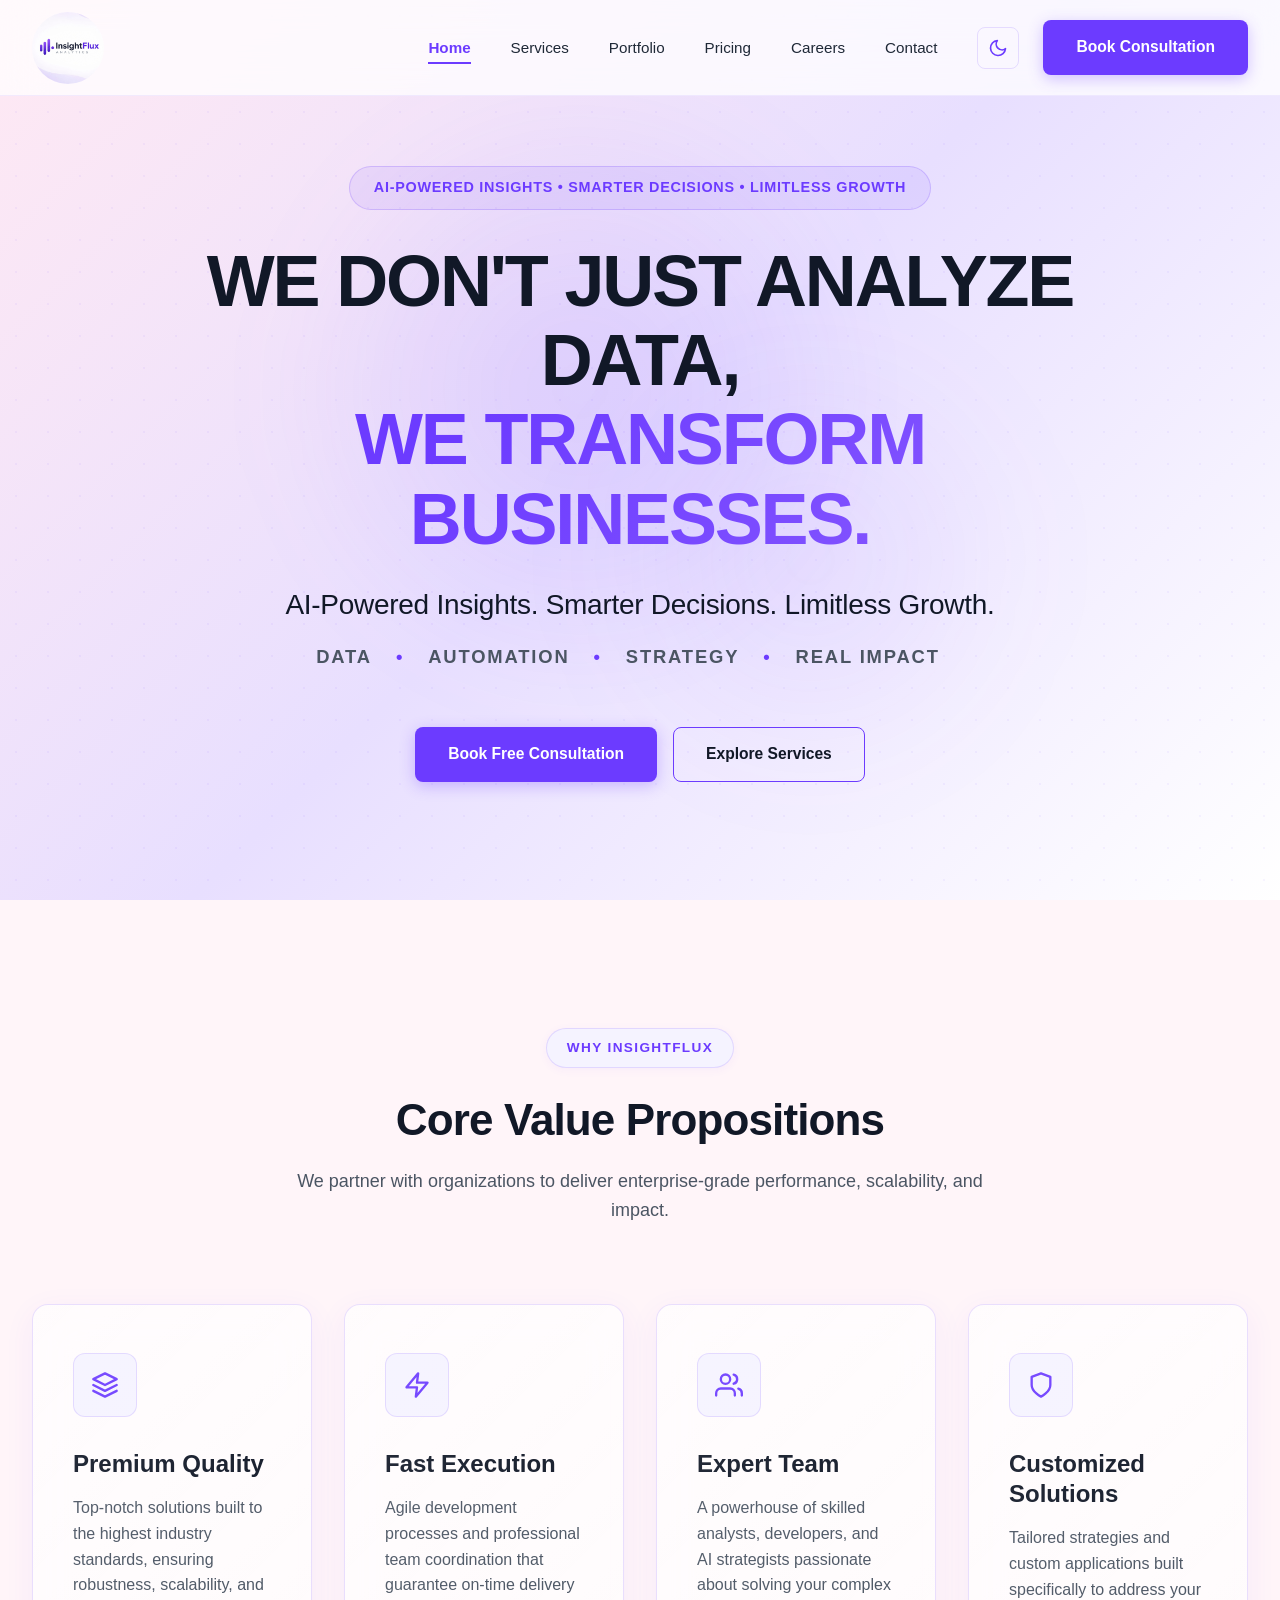
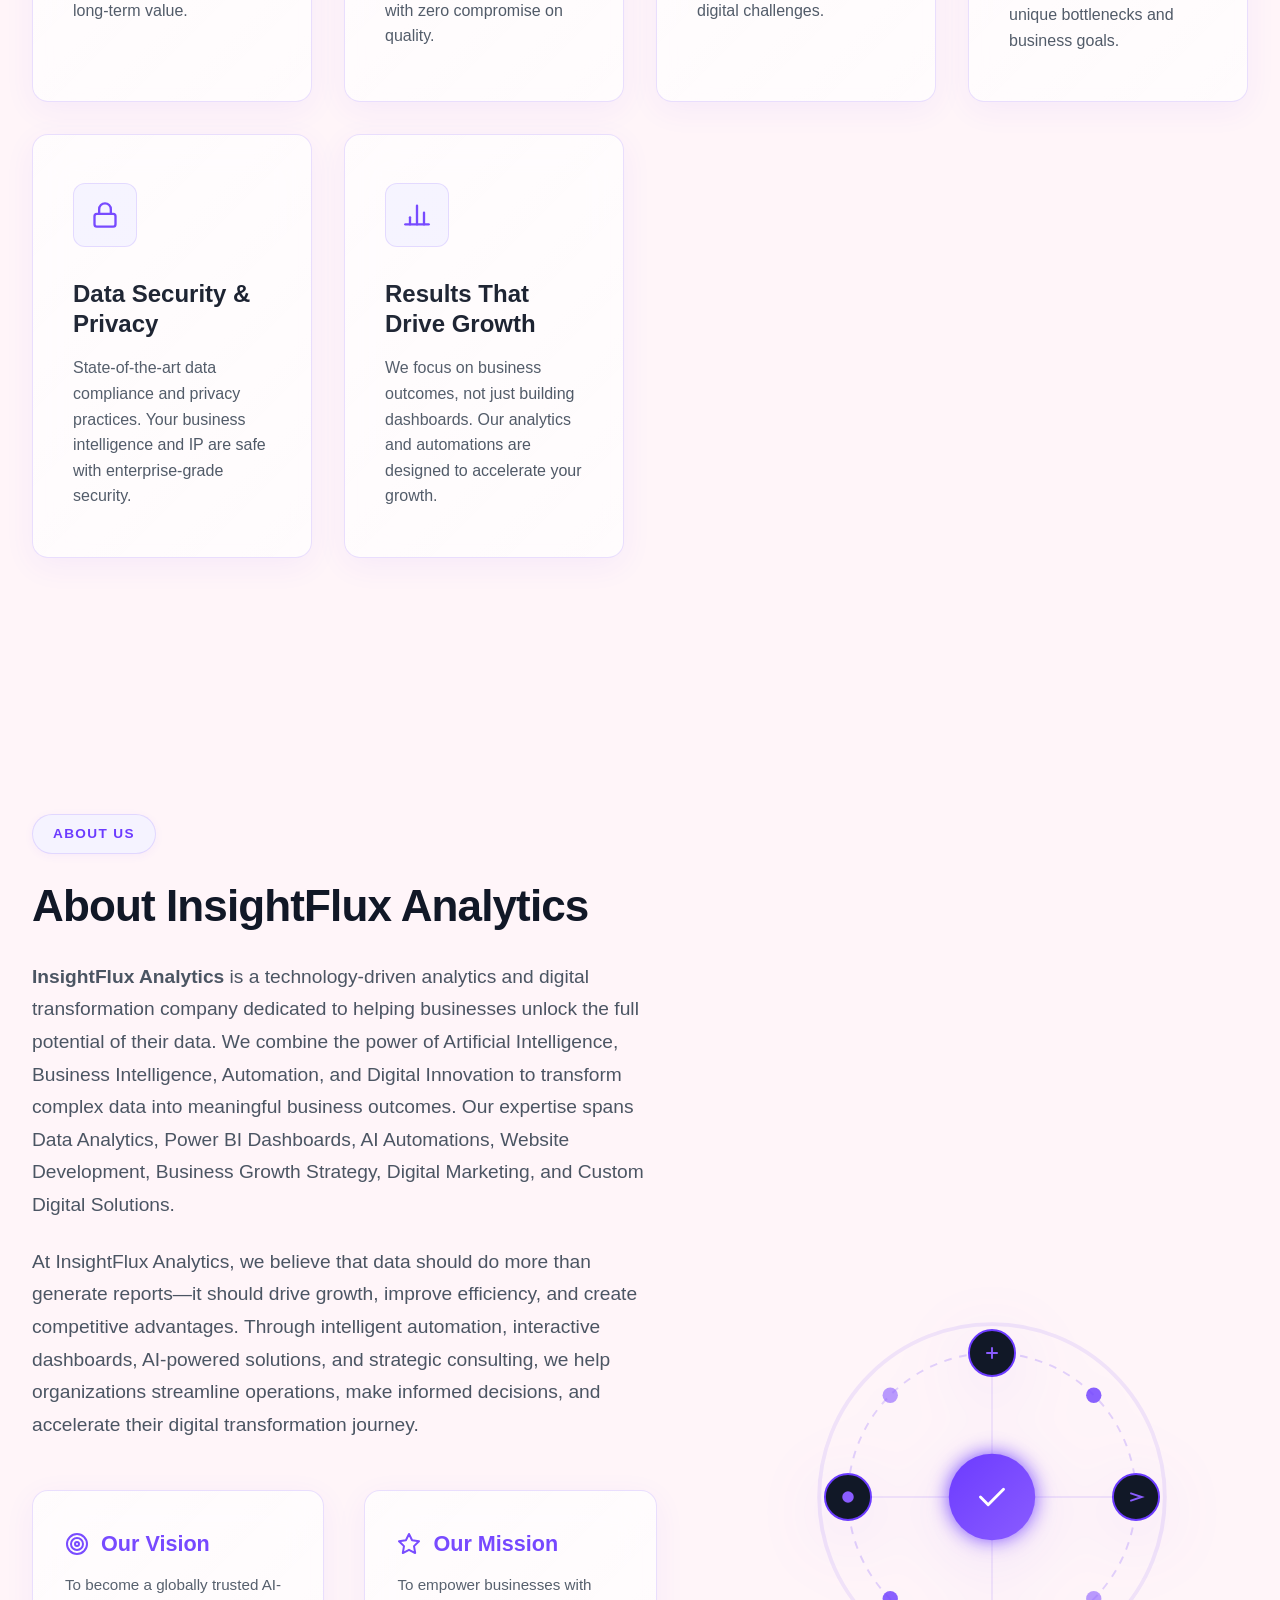
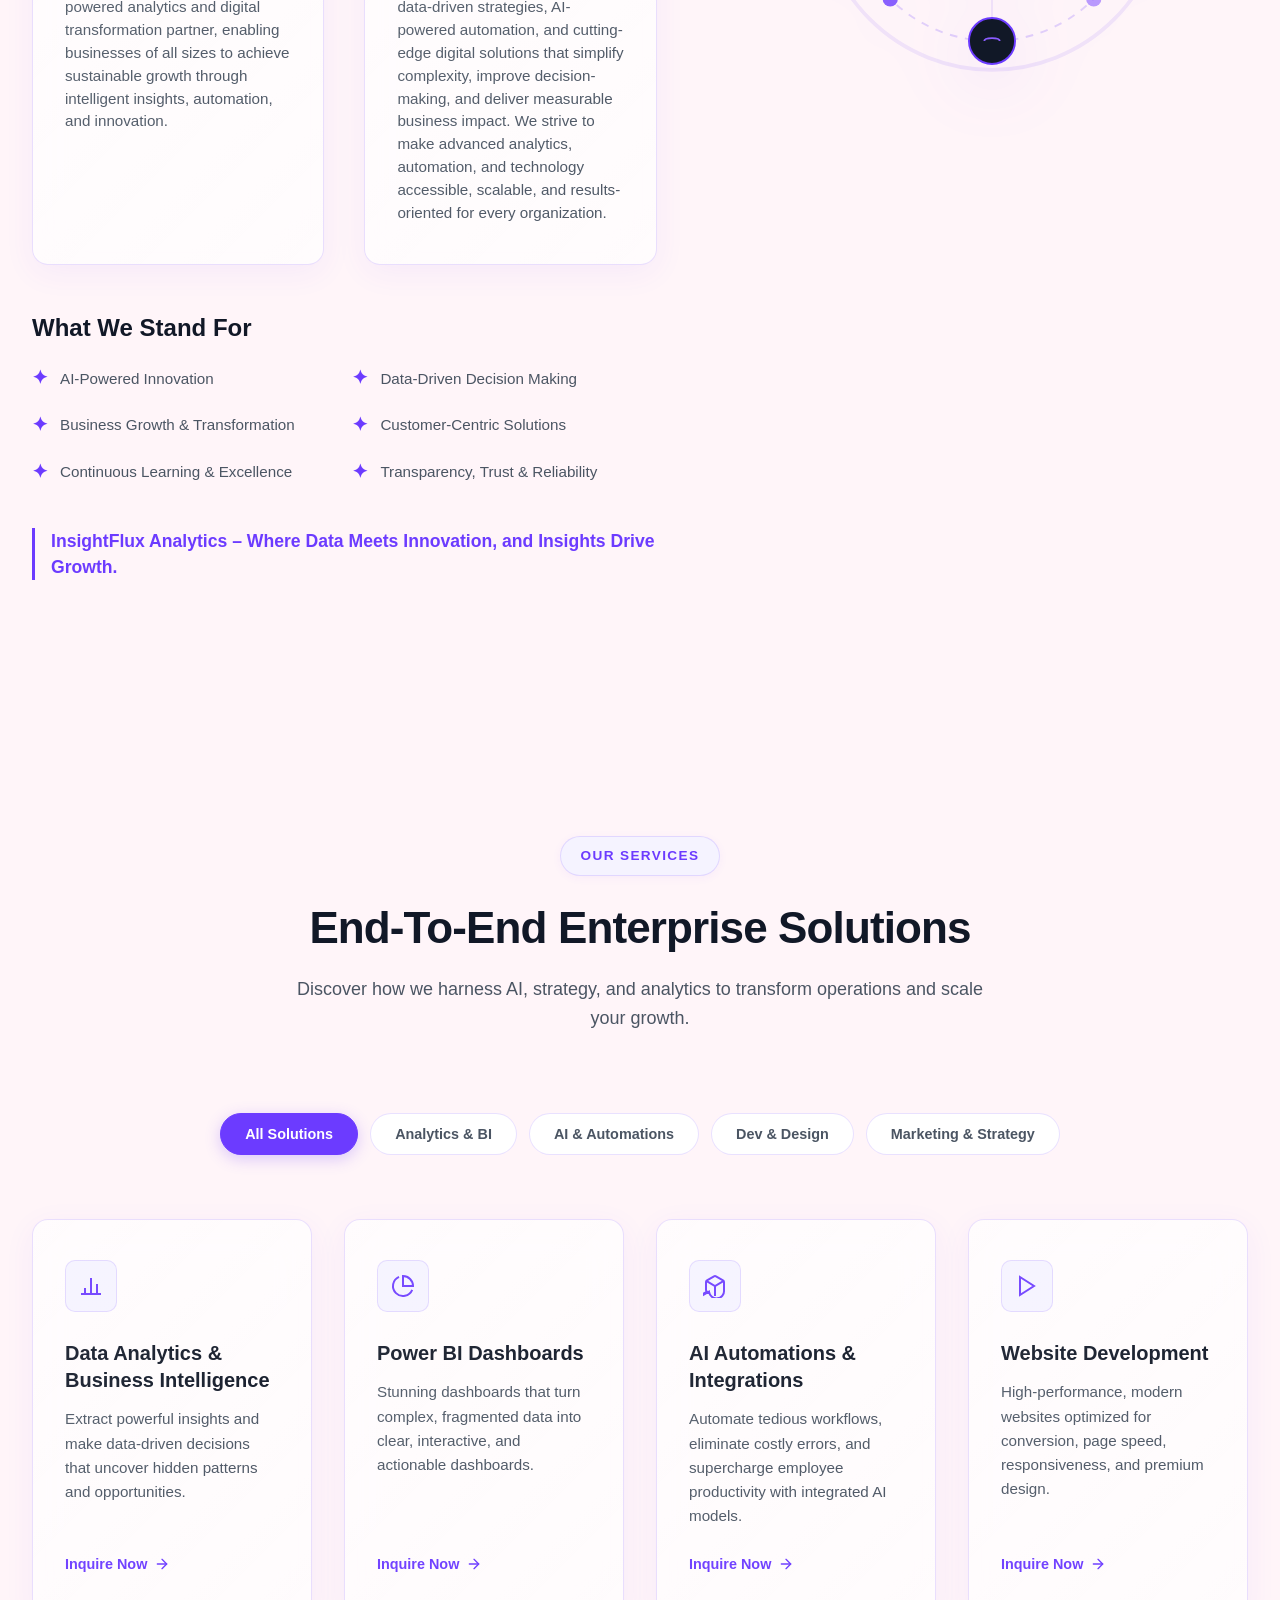
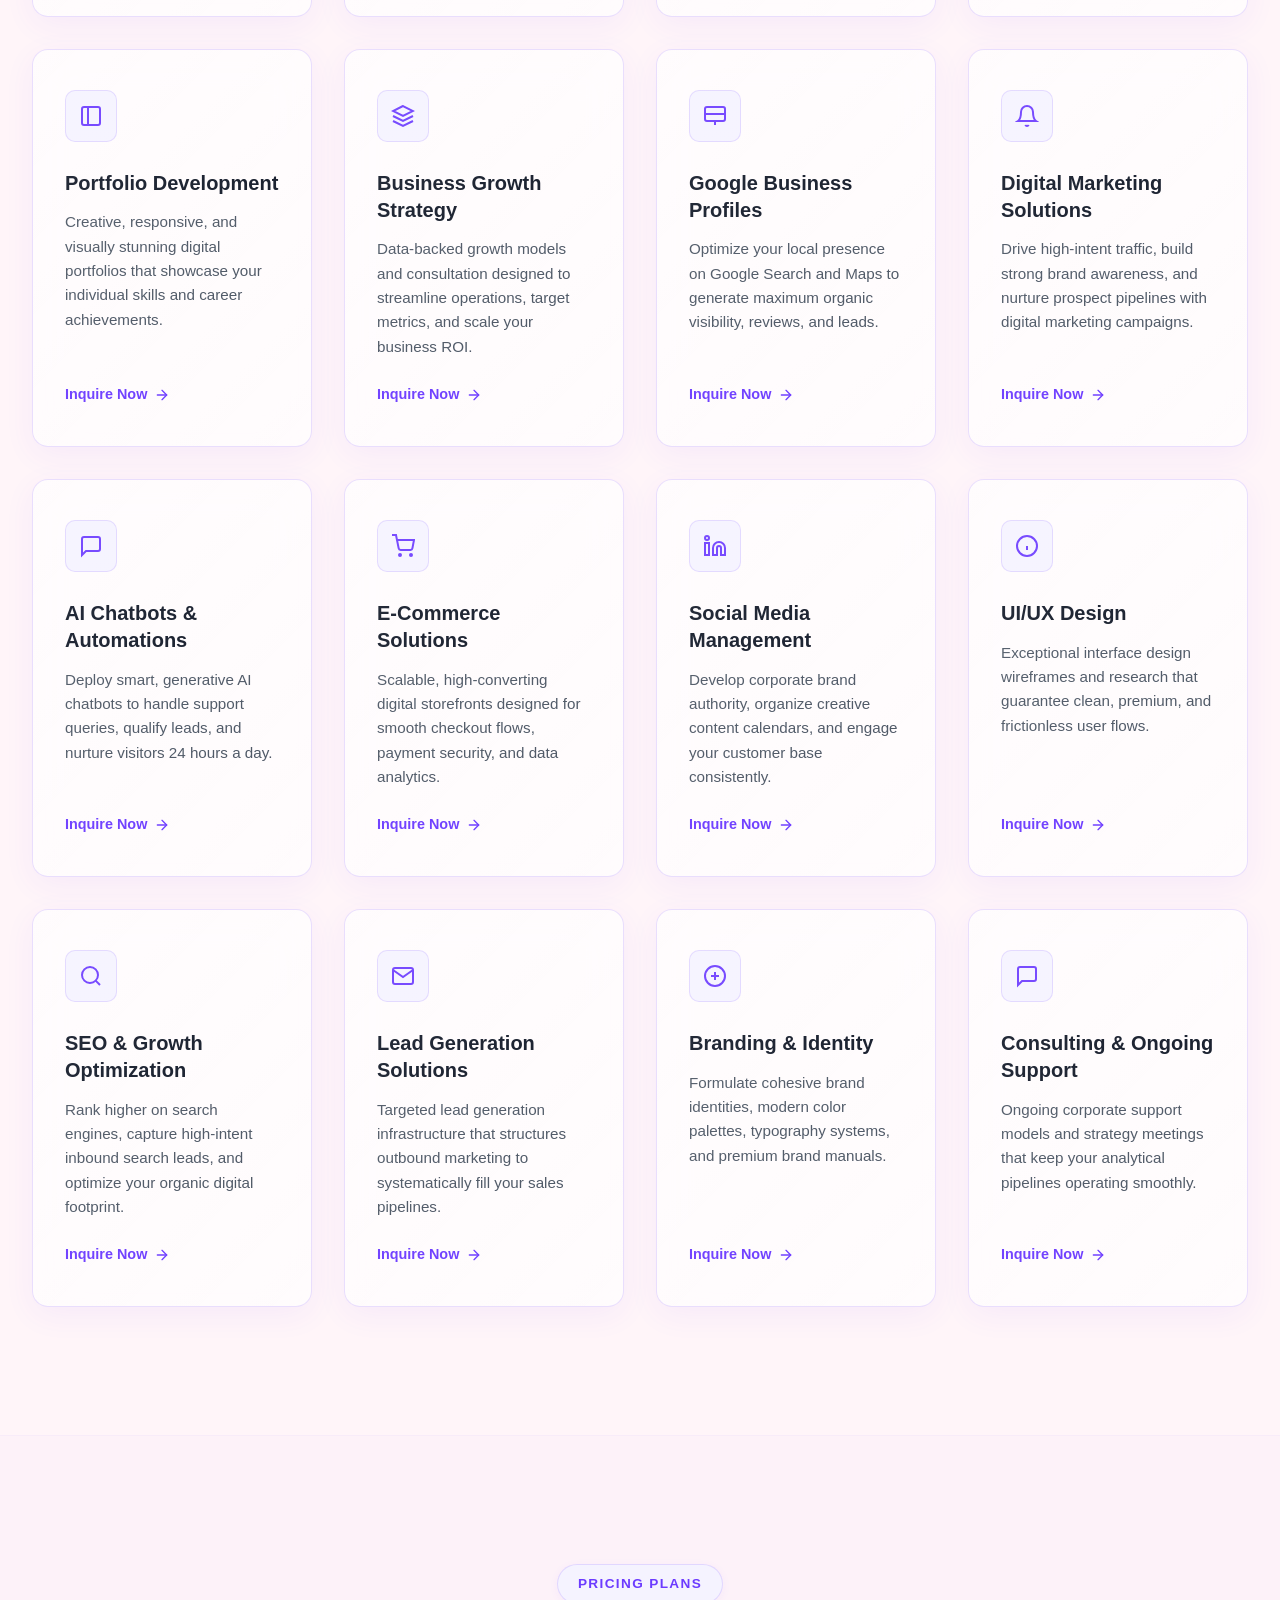
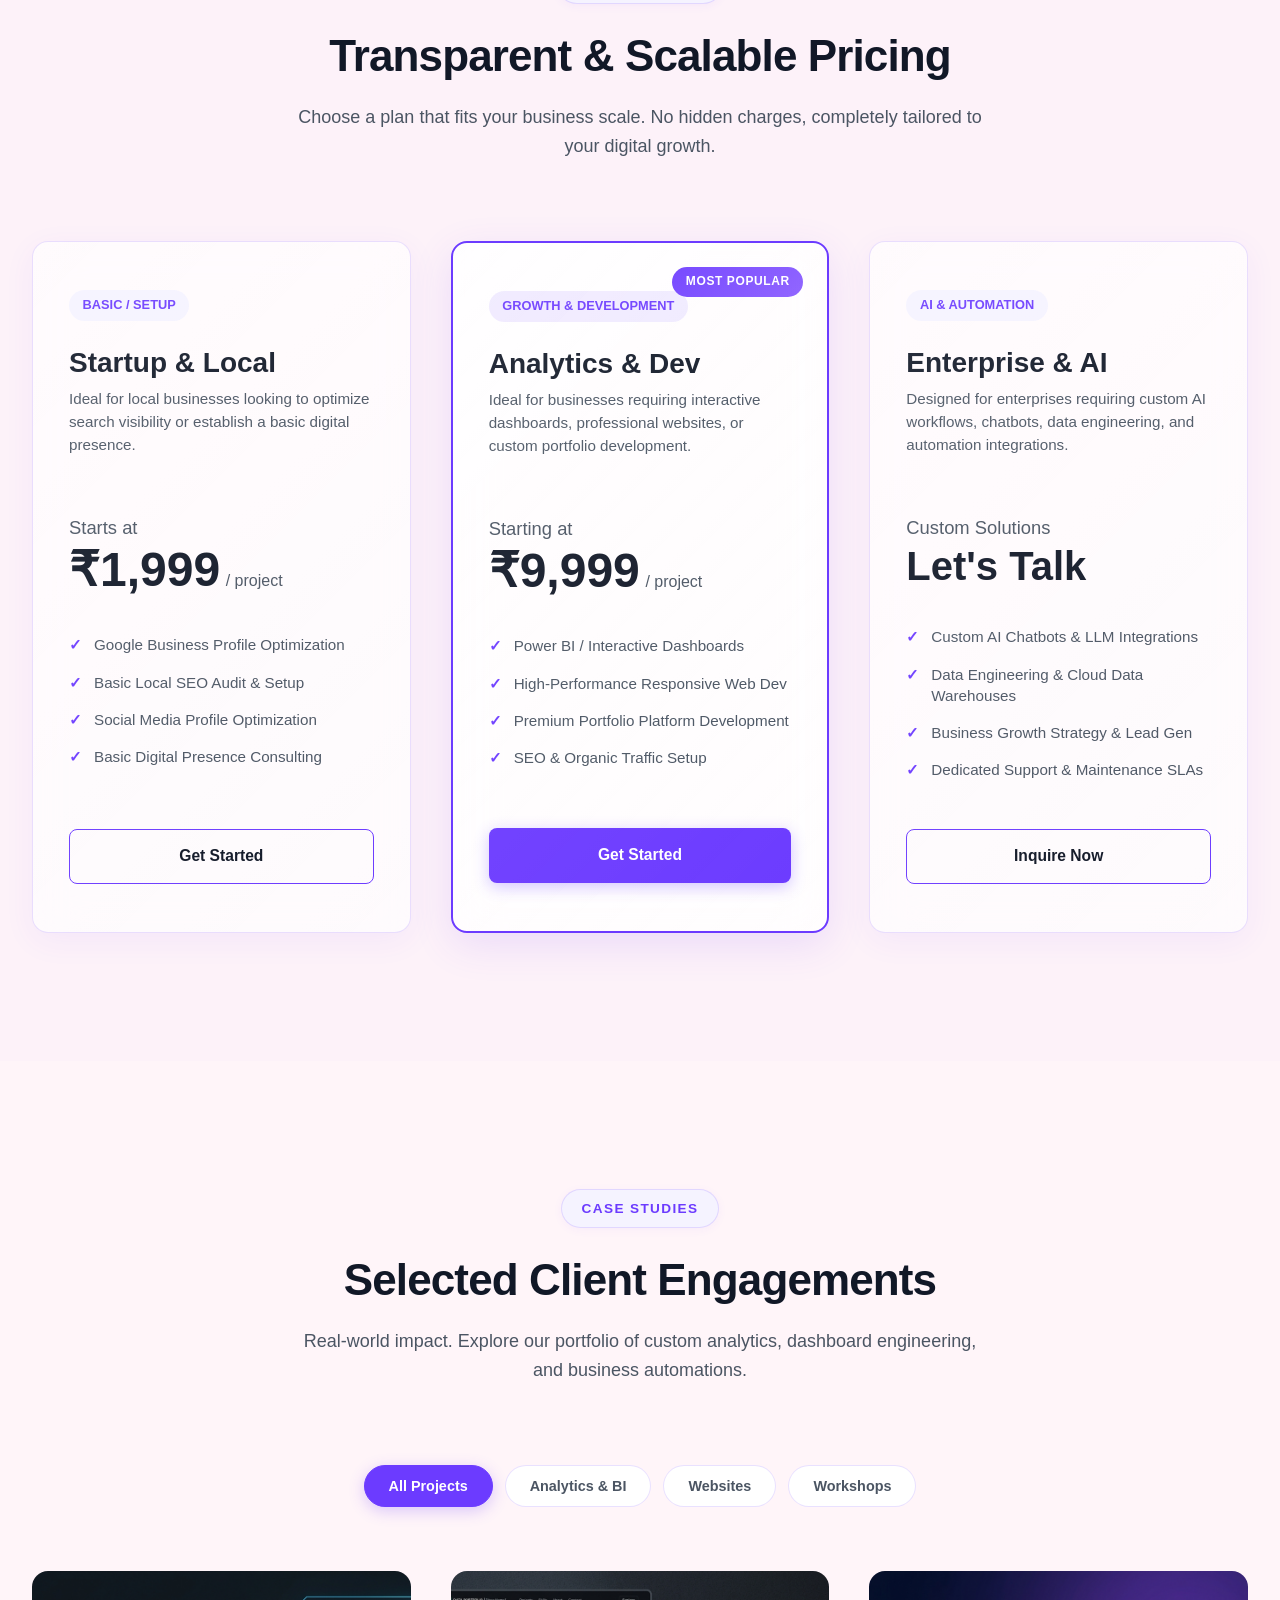
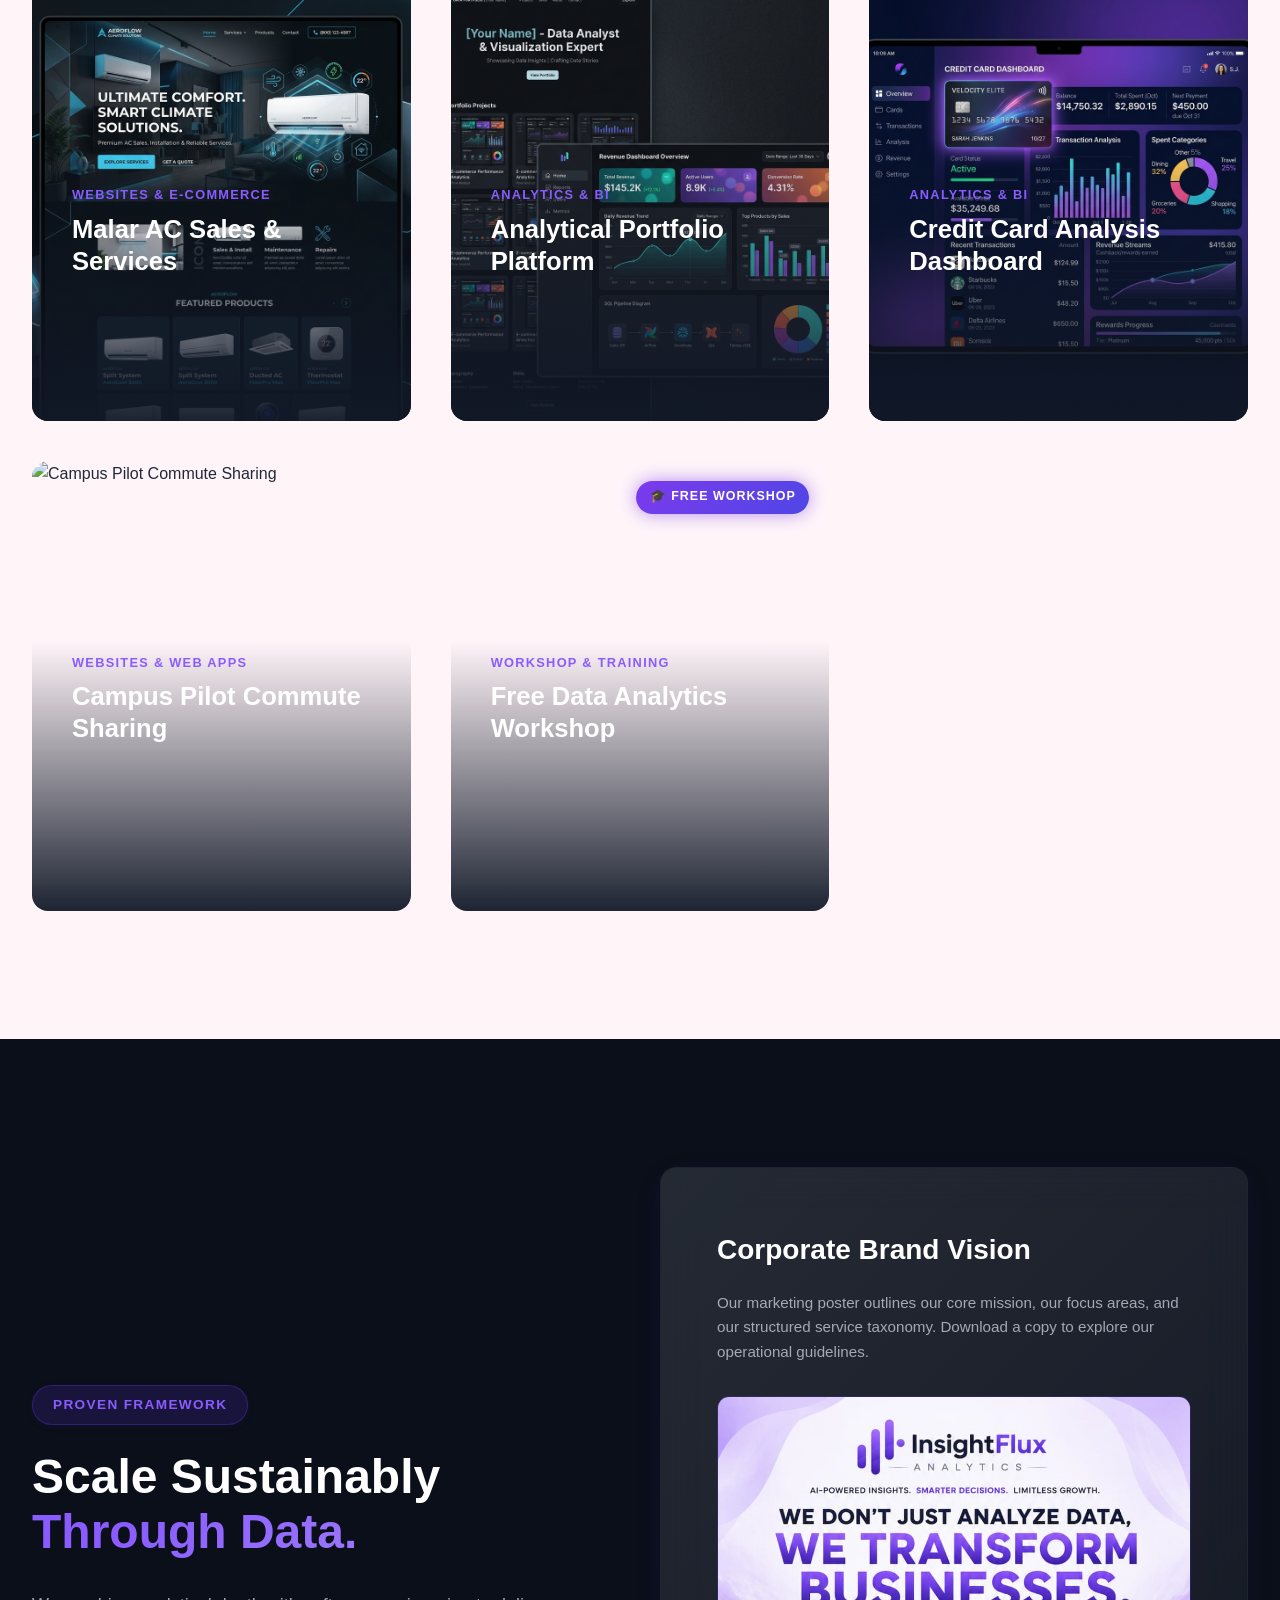
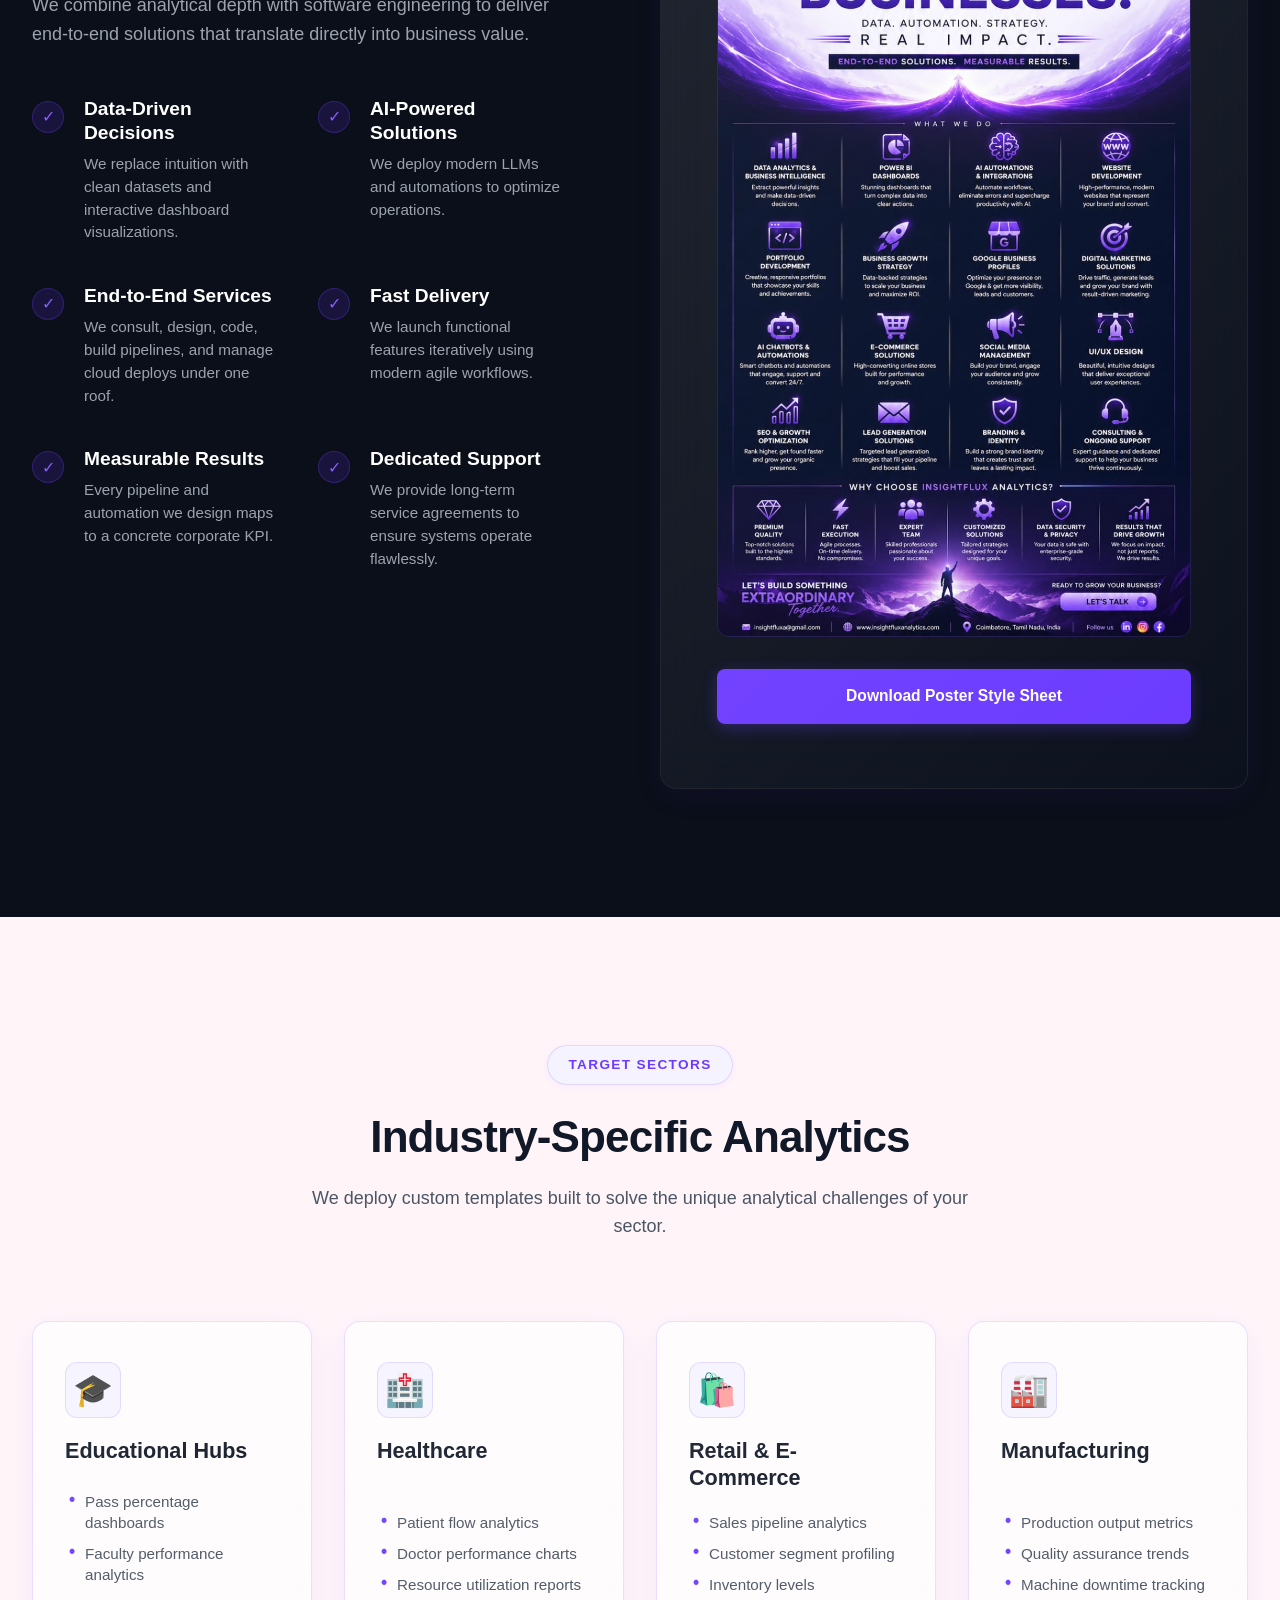
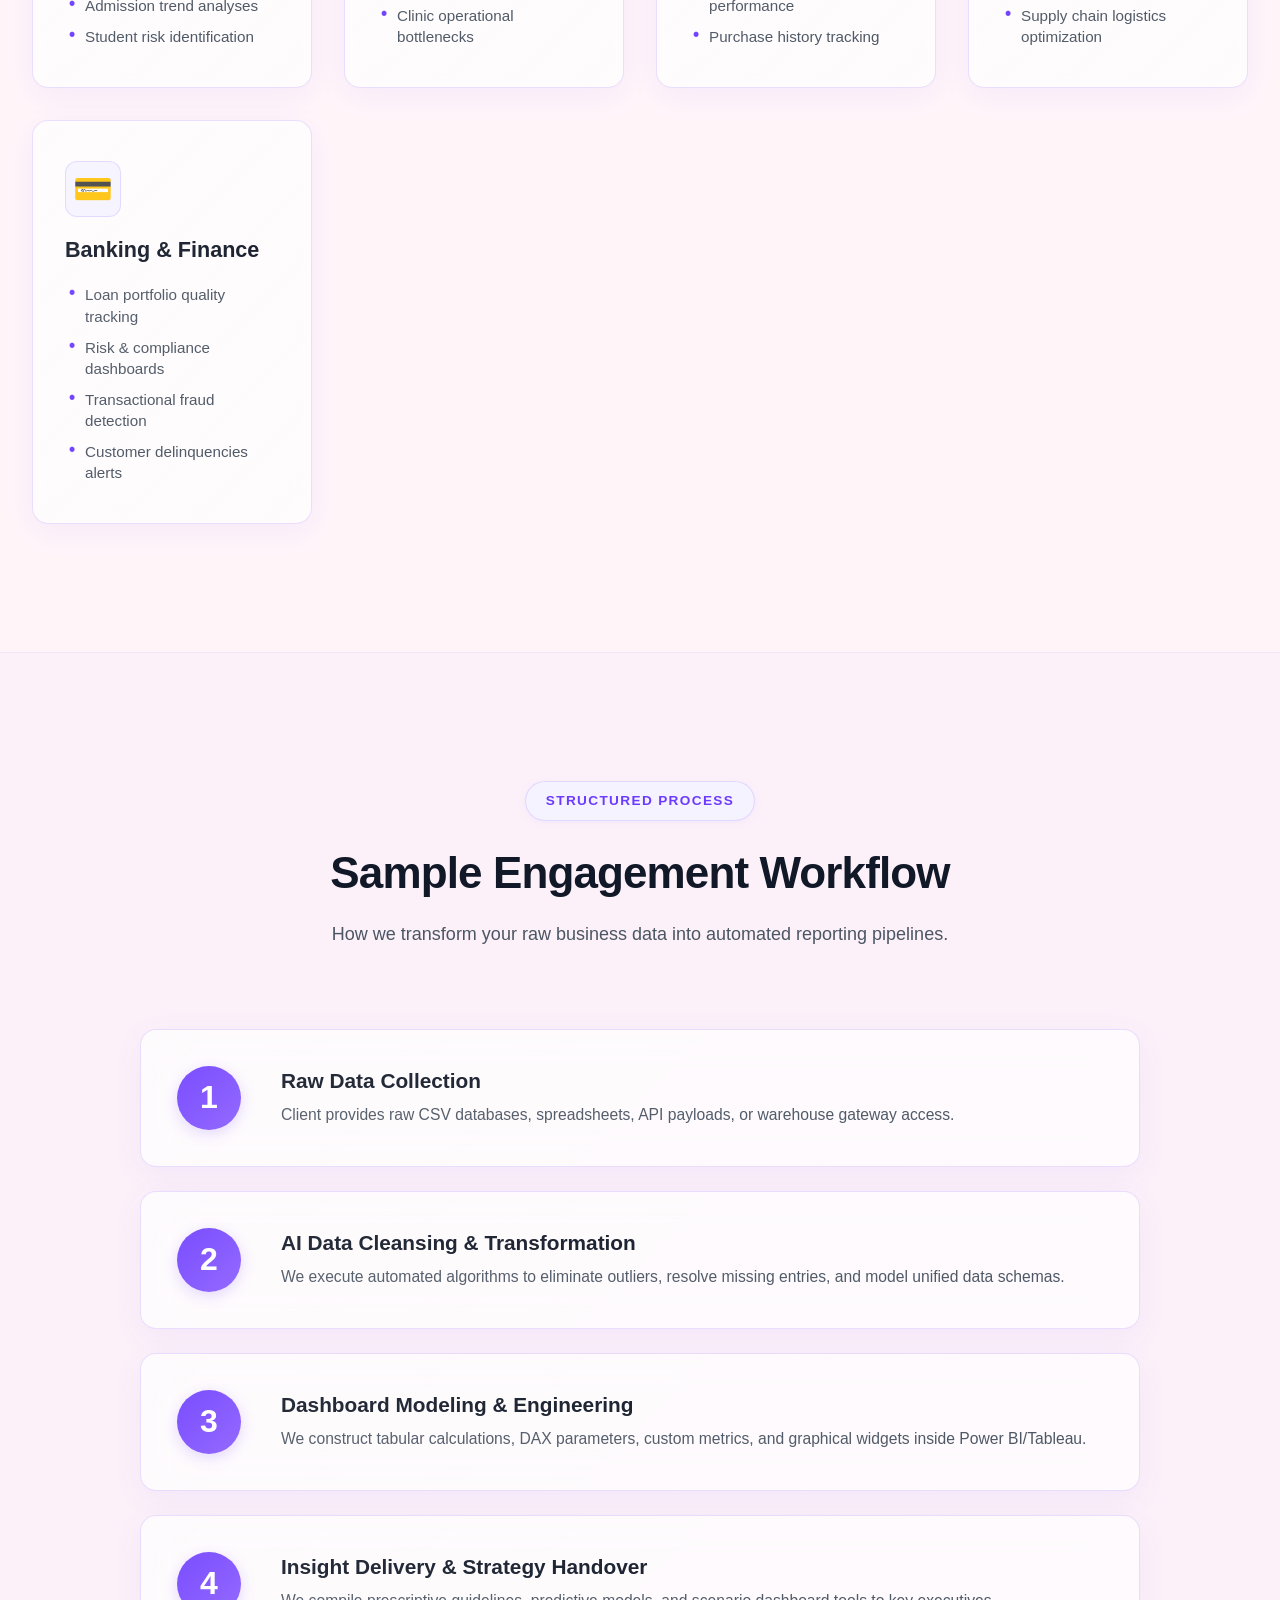
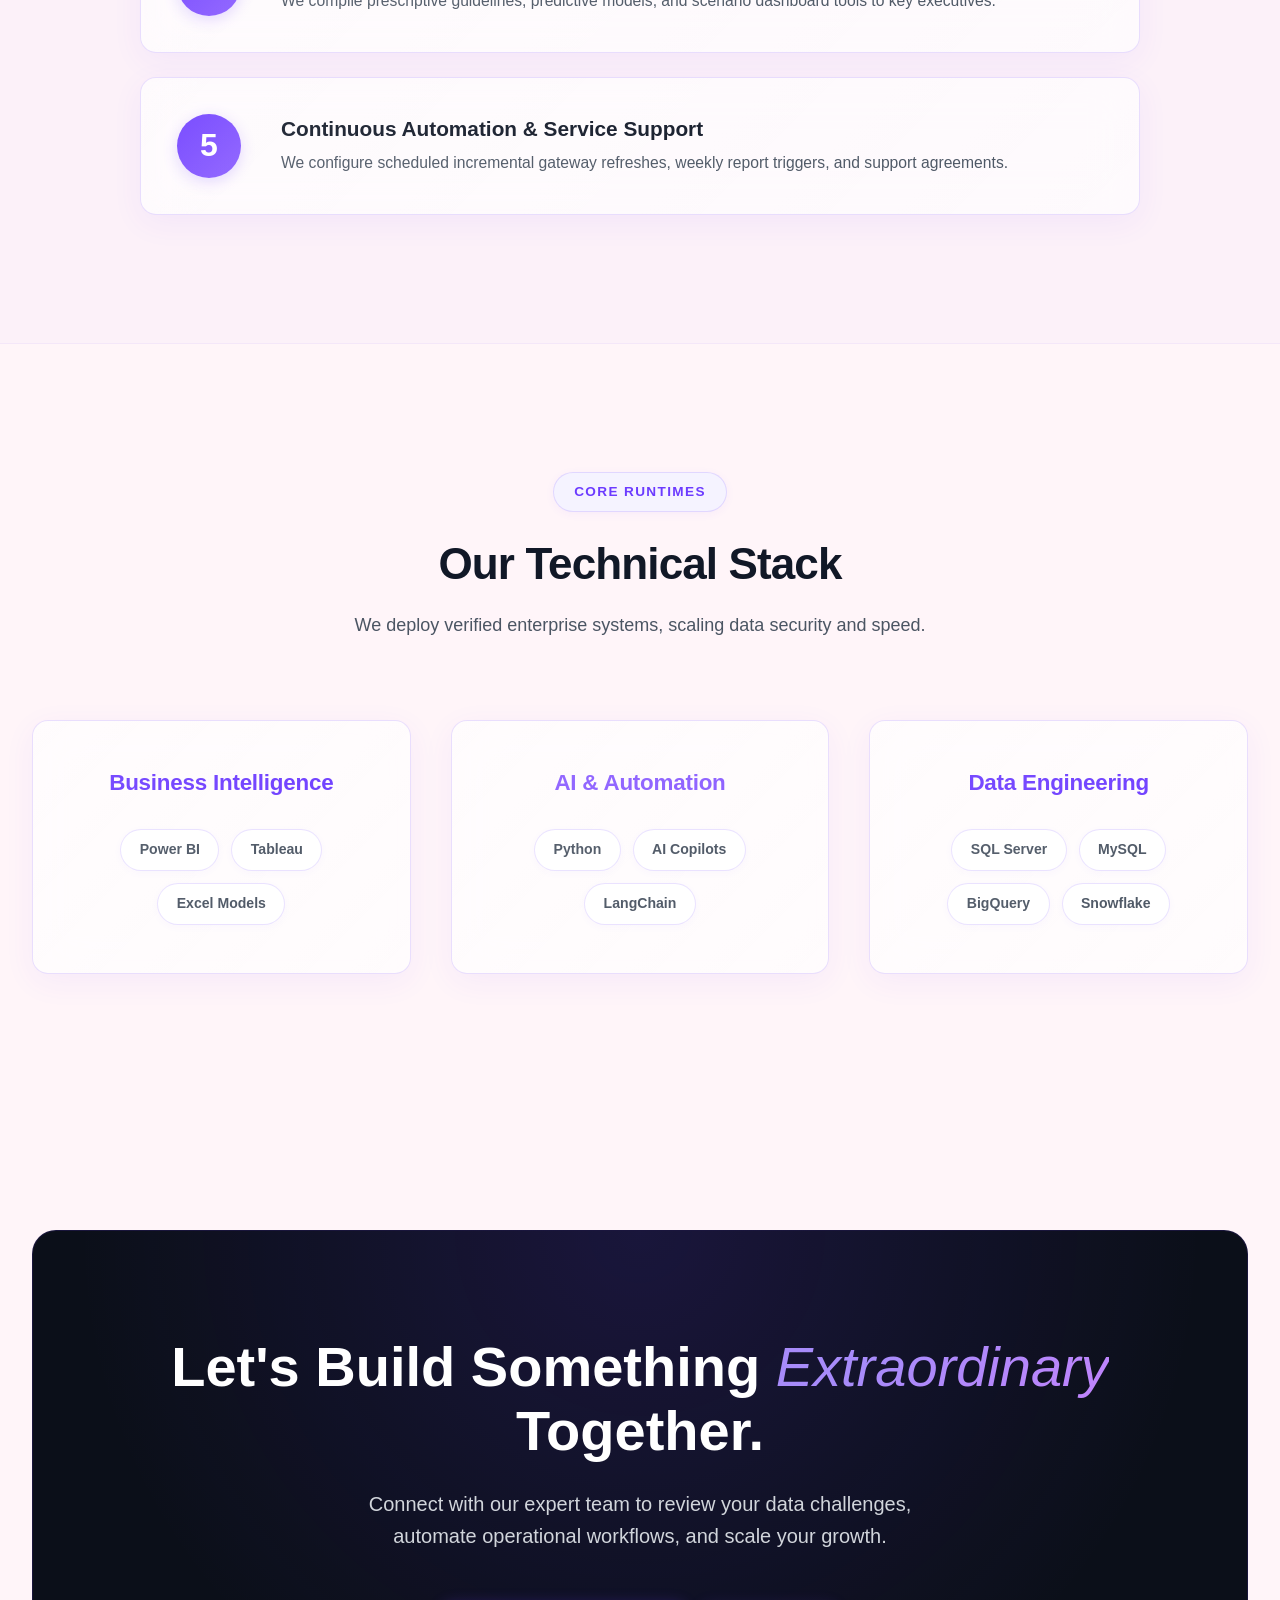
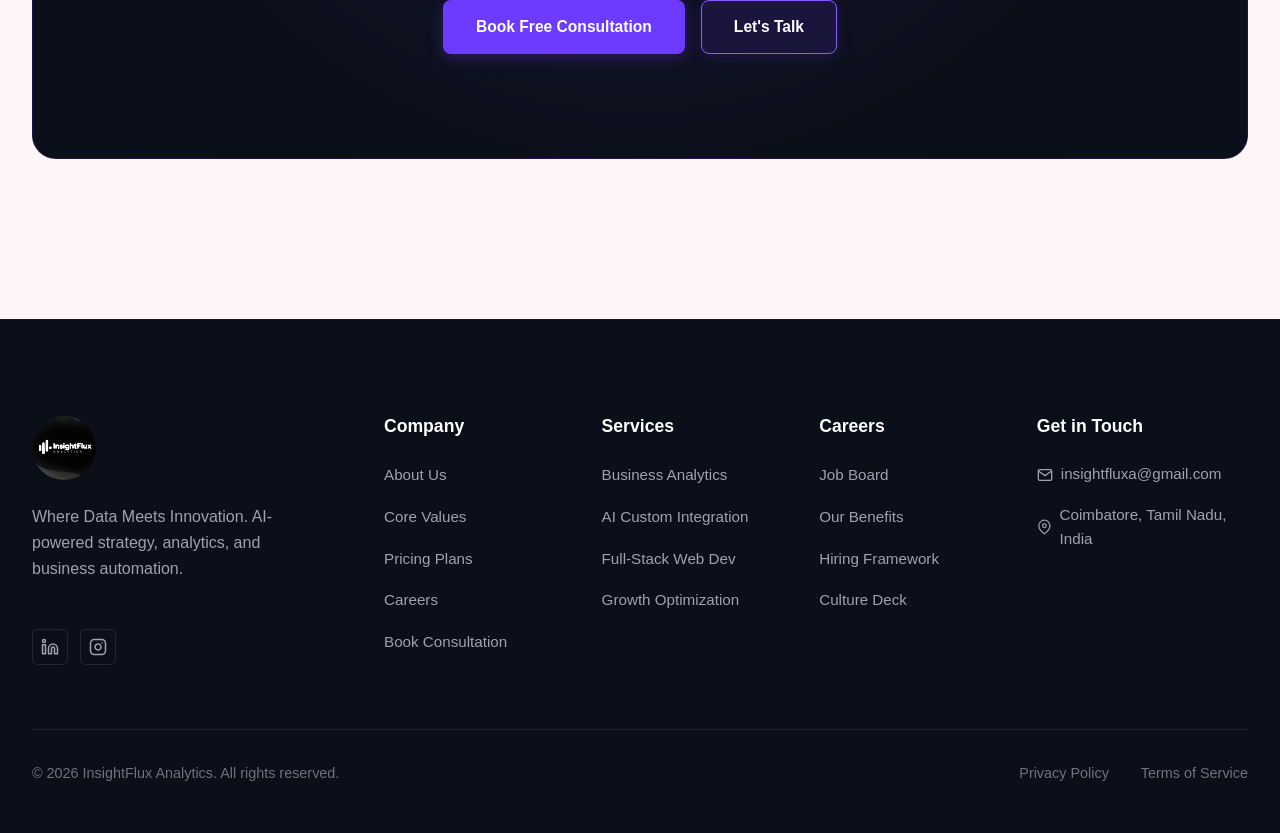
==== commit 3d4be726: "Update index.html" ====
--- a/index.html
+++ b/index.html
@@ -560,8 +560,9 @@
       <!-- Portfolio Filter Buttons -->
       <div class="filter-container reveal">
         <button class="filter-btn active p-filter-btn" data-filter="all" id="btn-portfolio-all">All Projects</button>
-        <button class="filter-btn p-filter-btn" data-filter="analytics" id="btn-portfolio-analytics">Analytics & BI</button>
+        <button class="filter-btn p-filter-btn" data-filter="analytics" id="btn-portfolio-analytics">Analytics &amp; BI</button>
         <button class="filter-btn p-filter-btn" data-filter="web" id="btn-portfolio-web">Websites</button>
+        <button class="filter-btn p-filter-btn" data-filter="workshop" id="btn-portfolio-workshop">Workshops</button>
       </div>
       
       <div class="portfolio-grid">
@@ -594,6 +595,37 @@
             <p class="portfolio-desc">A financial intelligence pipeline tracking transaction classifications, customer delinquent alerts, and transactional revenue trends. Open source dashboard repository.</p>
           </div>
         </a>
+
+        <!-- Project 4 -->
+        <a href="https://campus-pilot-dun.vercel.app/" target="_blank" rel="noopener" class="portfolio-card reveal delay-3" data-category="web">
+          <img src="assets/campus_pilot.png" alt="Campus Pilot Commute Sharing" class="portfolio-img">
+          <div class="portfolio-overlay">
+            <span class="portfolio-category">Websites & Web Apps</span>
+            <h3 class="portfolio-title">Campus Pilot Commute Sharing</h3>
+            <p class="portfolio-desc">A premium college ride-sharing web application custom built for Hindusthan educational campuses. Features rider/captain portals, pickup point mapping, and real-time commute sharing.</p>
+          </div>
+        </a>
+
+        <!-- Project 5: Data Analytics Workshop -->
+        <div class="portfolio-card portfolio-card--video reveal delay-4" data-category="workshop" id="workshop-card">
+          <span class="workshop-badge">🎓 FREE Workshop</span>
+          <video
+            class="portfolio-video"
+            src="assets/workshop_video.mp4"
+            autoplay
+            muted
+            loop
+            playsinline
+            preload="metadata"
+            aria-label="Data Analytics Workshop Recording"
+          ></video>
+          <div class="portfolio-overlay">
+            <span class="portfolio-category">Workshop &amp; Training</span>
+            <h3 class="portfolio-title">Free Data Analytics Workshop</h3>
+            <p class="portfolio-desc">An end-to-end, hands-on data analytics workshop — open to all. Covering real-world data cleaning, visualization techniques, and dashboard creation using industry-standard tools.</p>
+          </div>
+        </div>
+
       </div>
     </div>
   </section>
@@ -925,5 +957,25 @@
 
   <!-- Scripts -->
   <script src="js/main.js"></script>
+
+  <!-- Video Lightbox Modal -->
+  <div class="video-modal-overlay" id="video-modal" role="dialog" aria-modal="true" aria-label="Workshop Video Player">
+    <div class="video-modal-box">
+      <button class="video-modal-close" id="video-modal-close" aria-label="Close video">&times;</button>
+      <div class="video-modal-header">
+        <span class="video-modal-badge">🎓 FREE Workshop</span>
+        <h3 class="video-modal-title">Free Data Analytics Workshop</h3>
+      </div>
+      <video
+        id="workshop-modal-video"
+        class="video-modal-player"
+        src="assets/workshop_video.mp4"
+        controls
+        preload="metadata"
+        aria-label="Data Analytics Workshop Recording"
+      ></video>
+    </div>
+  </div>
 </body>
+
 </html>
--- a/css/style.css
+++ b/css/style.css
@@ -159,6 +159,15 @@
   letter-spacing: -0.02em;
 }
 
+.page-hero-title {
+  font-size: 3.8rem;
+  line-height: 1.15;
+  margin-bottom: 1.5rem;
+  letter-spacing: -0.03em;
+  font-weight: 800;
+  text-transform: uppercase;
+}
+
 .section-subtitle {
   font-size: 1.125rem;
   color: var(--text-muted);
@@ -221,6 +230,10 @@
 
 .section-dark .btn-secondary:hover {
   background-color: rgba(138, 92, 255, 0.1);
+}
+
+.cta-text-mobile {
+  display: none;
 }
 
 /* Glassmorphism Cards */
@@ -299,8 +312,11 @@
 
 .logo img {
   height: 72px;
-  width: auto;
-  mix-blend-mode: multiply;
+  width: 72px;
+  object-fit: cover;
+  border-radius: 50%;
+  mix-blend-mode: normal;
+  background-color: #FFFFFF;
   transition: var(--transition-smooth);
 }
 
@@ -310,6 +326,11 @@
 
 .header.scrolled .logo img {
   height: 54px;
+  width: 54px;
+}
+
+.nav {
+  margin-left: auto;
 }
 
 .nav-menu {
@@ -527,7 +548,7 @@
 /* Why Section */
 .why-grid {
   display: grid;
-  grid-template-columns: repeat(auto-fit, minmax(350px, 1fr));
+  grid-template-columns: repeat(auto-fit, minmax(280px, 1fr));
   gap: 2rem;
 }
 
@@ -817,6 +838,151 @@
   transform: translateY(0);
 }
 
+/* Portfolio Video Card */
+.portfolio-card--video {
+  cursor: default;
+}
+
+.portfolio-video {
+  width: 100%;
+  height: 100%;
+  object-fit: cover;
+  transition: var(--transition-smooth);
+  display: block;
+}
+
+.portfolio-card--video:hover .portfolio-video {
+  transform: scale(1.08);
+}
+
+.workshop-badge {
+  position: absolute;
+  top: 1.25rem;
+  right: 1.25rem;
+  z-index: 3;
+  background: linear-gradient(135deg, #7C3AED, #4F46E5);
+  color: #fff;
+  font-size: 0.78rem;
+  font-weight: 700;
+  text-transform: uppercase;
+  letter-spacing: 0.08em;
+  padding: 0.4rem 0.85rem;
+  border-radius: 20px;
+  box-shadow: 0 0 18px rgba(124, 58, 237, 0.55);
+  animation: badgePulse 2.5s ease-in-out infinite;
+}
+
+@keyframes badgePulse {
+  0%, 100% { box-shadow: 0 0 18px rgba(124, 58, 237, 0.55); }
+  50%       { box-shadow: 0 0 30px rgba(124, 58, 237, 0.9); }
+}
+
+/* ── Video Lightbox Modal ──────────────────────────────── */
+.portfolio-card--video {
+  cursor: pointer;
+}
+
+.video-modal-overlay {
+  position: fixed;
+  inset: 0;
+  z-index: 9999;
+  background: rgba(0, 0, 0, 0.82);
+  backdrop-filter: blur(10px);
+  -webkit-backdrop-filter: blur(10px);
+  display: flex;
+  align-items: center;
+  justify-content: center;
+  padding: 1.5rem;
+  opacity: 0;
+  pointer-events: none;
+  transition: opacity 0.3s ease;
+}
+
+.video-modal-overlay.active {
+  opacity: 1;
+  pointer-events: all;
+}
+
+.video-modal-box {
+  position: relative;
+  width: 100%;
+  max-width: 960px;
+  background: #0f1623;
+  border: 1px solid rgba(124, 58, 237, 0.3);
+  border-radius: 20px;
+  overflow: hidden;
+  box-shadow: 0 30px 80px rgba(0, 0, 0, 0.7), 0 0 0 1px rgba(124,58,237,0.15);
+  transform: scale(0.9) translateY(30px);
+  transition: transform 0.35s cubic-bezier(0.34, 1.56, 0.64, 1);
+}
+
+.video-modal-overlay.active .video-modal-box {
+  transform: scale(1) translateY(0);
+}
+
+.video-modal-close {
+  position: absolute;
+  top: 1rem;
+  right: 1rem;
+  z-index: 10;
+  width: 2.4rem;
+  height: 2.4rem;
+  border-radius: 50%;
+  background: rgba(255, 255, 255, 0.1);
+  border: 1px solid rgba(255, 255, 255, 0.18);
+  color: #fff;
+  font-size: 1.4rem;
+  line-height: 1;
+  cursor: pointer;
+  display: flex;
+  align-items: center;
+  justify-content: center;
+  transition: background 0.2s ease, transform 0.2s ease;
+  backdrop-filter: blur(6px);
+}
+
+.video-modal-close:hover {
+  background: rgba(124, 58, 237, 0.5);
+  transform: scale(1.1) rotate(90deg);
+}
+
+.video-modal-header {
+  display: flex;
+  align-items: center;
+  gap: 1rem;
+  padding: 1.25rem 1.75rem 0.9rem;
+  border-bottom: 1px solid rgba(255,255,255,0.07);
+}
+
+.video-modal-badge {
+  background: linear-gradient(135deg, #7C3AED, #4F46E5);
+  color: #fff;
+  font-size: 0.72rem;
+  font-weight: 700;
+  text-transform: uppercase;
+  letter-spacing: 0.08em;
+  padding: 0.3rem 0.75rem;
+  border-radius: 20px;
+  white-space: nowrap;
+  box-shadow: 0 0 14px rgba(124,58,237,0.5);
+}
+
+.video-modal-title {
+  color: #fff;
+  font-size: 1.15rem;
+  font-weight: 600;
+  margin: 0;
+}
+
+.video-modal-player {
+  display: block;
+  width: 100%;
+  max-height: 72vh;
+  background: #000;
+  outline: none;
+}
+
+
 /* Why Choose Us Section */
 .choose-layout {
   display: grid;
@@ -1121,6 +1287,8 @@
   opacity: 0;
   pointer-events: none;
   transition: var(--transition-smooth);
+  overflow-y: auto;
+  padding: 2rem 1rem;
 }
 
 .modal-overlay.active {
@@ -1131,10 +1299,13 @@
 .modal-container {
   width: 100%;
   max-width: 580px;
+  max-height: calc(100vh - 4rem);
   background: var(--white);
   border: 1px solid var(--border-color);
   border-radius: 20px;
   box-shadow: 0 20px 50px rgba(108, 59, 255, 0.15);
+  display: flex;
+  flex-direction: column;
   overflow: hidden;
   transform: scale(0.9);
   transition: var(--transition-smooth);
@@ -1170,6 +1341,7 @@
 
 .modal-body {
   padding: 2.5rem 2rem;
+  overflow-y: auto;
 }
 
 /* Form Styles */
@@ -1596,7 +1768,9 @@
 
 .footer-logo img {
   height: 64px;
-  width: auto;
+  width: 64px;
+  object-fit: cover;
+  border-radius: 50%;
   filter: invert(1) grayscale(1) brightness(2);
   mix-blend-mode: screen;
 }
@@ -1718,6 +1892,208 @@
 .delay-3 { transition-delay: 0.3s; }
 .delay-4 { transition-delay: 0.4s; }
 
+/* Pricing Section Styles */
+.pricing-grid {
+  display: grid;
+  grid-template-columns: repeat(auto-fit, minmax(310px, 1fr));
+  gap: 2.5rem;
+  margin-top: 4rem;
+  align-items: stretch;
+}
+
+.pricing-card {
+  padding: 3rem 2.25rem;
+  display: flex;
+  flex-direction: column;
+  height: 100%;
+}
+
+.pricing-card.featured-plan {
+  border: 2px solid var(--primary-purple) !important;
+  background: rgba(255, 255, 255, 0.85);
+  box-shadow: 0 12px 40px rgba(108, 59, 255, 0.12);
+  position: relative;
+}
+
+.pricing-badge-popular {
+  position: absolute;
+  top: 1.5rem;
+  right: 1.5rem;
+  padding: 0.35rem 0.85rem;
+  background: linear-gradient(135deg, var(--primary-purple), var(--secondary-purple));
+  color: var(--white);
+  border-radius: 100px;
+  font-size: 0.75rem;
+  font-weight: 700;
+  text-transform: uppercase;
+  letter-spacing: 0.05em;
+}
+
+.pricing-plan-badge {
+  display: inline-block;
+  padding: 0.35rem 0.85rem;
+  background-color: var(--light-lavender);
+  color: var(--primary-purple);
+  border-radius: 100px;
+  font-size: 0.8rem;
+  font-weight: 600;
+  text-transform: uppercase;
+  margin-bottom: 1.5rem;
+  width: fit-content;
+}
+
+.featured-plan .pricing-plan-badge {
+  background-color: rgba(108, 59, 255, 0.1);
+}
+
+.pricing-card h3 {
+  font-size: 1.75rem;
+  color: var(--deep-navy);
+  margin-bottom: 0.5rem;
+}
+
+.pricing-card p {
+  color: var(--text-muted);
+  font-size: 0.95rem;
+  line-height: 1.5;
+}
+
+.pricing-price-box {
+  margin-bottom: 2.5rem;
+  margin-top: 1.5rem;
+}
+
+.pricing-price-box .price-label {
+  font-size: 1.15rem;
+  font-weight: 500;
+  color: var(--text-muted);
+}
+
+.pricing-price-box .price-value-container {
+  display: flex;
+  align-items: baseline;
+  gap: 0.35rem;
+  margin-top: 0.25rem;
+}
+
+.pricing-price-box .price-amount {
+  font-size: 3rem;
+  font-weight: 800;
+  color: var(--deep-navy);
+  line-height: 1;
+}
+
+.pricing-price-box .price-period {
+  font-size: 1rem;
+  color: var(--text-muted);
+  font-weight: 500;
+}
+
+.pricing-features-list {
+  margin-bottom: 3rem;
+  display: flex;
+  flex-direction: column;
+  gap: 1rem;
+  padding-left: 0;
+  flex-grow: 1;
+}
+
+.pricing-features-list li {
+  display: flex;
+  align-items: flex-start;
+  gap: 0.75rem;
+  color: var(--text-muted);
+  font-size: 0.95rem;
+  line-height: 1.4;
+  list-style: none;
+}
+
+.pricing-features-list li .check-icon {
+  color: var(--primary-purple);
+  font-weight: bold;
+}
+
+/* Dark Theme Variable Overrides */
+body.dark-theme {
+  --deep-navy: #F3F4F6;
+  --text-dark: #E5E7EB;
+  --text-muted: #9CA3AF;
+  --glass-bg: rgba(17, 24, 39, 0.65);
+  --glass-bg-hover: rgba(17, 24, 39, 0.8);
+  --border-color: rgba(138, 92, 255, 0.2);
+  --border-hover: rgba(138, 92, 255, 0.4);
+  --glass-shadow: 0 8px 32px 0 rgba(0, 0, 0, 0.37);
+  --white: #111827;
+  --light-lavender: rgba(108, 59, 255, 0.15);
+  
+  background-color: #0B0F19;
+  background-image: linear-gradient(135deg, #070A12 0%, #111827 50%, #0B0F19 100%);
+}
+
+body.dark-theme .header {
+  background: rgba(11, 15, 25, 0.8);
+  border-bottom: 1px solid rgba(138, 92, 255, 0.15);
+}
+
+body.dark-theme .header.scrolled {
+  background: rgba(11, 15, 25, 0.95);
+}
+
+body.dark-theme .pricing-card.featured-plan {
+  background: rgba(17, 24, 39, 0.85);
+  box-shadow: 0 12px 40px rgba(108, 59, 255, 0.2);
+}
+
+/* Theme Toggle Button Styling */
+.header-actions {
+  display: flex;
+  align-items: center;
+  margin-left: 2.5rem;
+}
+
+.theme-toggle-btn {
+  background: transparent;
+  border: 1px solid var(--border-color);
+  color: var(--primary-purple);
+  width: 42px;
+  height: 42px;
+  border-radius: 8px;
+  display: flex;
+  align-items: center;
+  justify-content: center;
+  cursor: pointer;
+  transition: var(--transition-smooth);
+  margin-right: 1.5rem;
+}
+
+.theme-toggle-btn:hover {
+  background: var(--light-lavender);
+  border-color: var(--primary-purple);
+  color: var(--primary-purple);
+  transform: translateY(-2px);
+}
+
+body.dark-theme .theme-toggle-btn:hover {
+  background: rgba(138, 92, 255, 0.15);
+}
+
+.theme-toggle-btn .sun-icon {
+  display: none;
+}
+
+.theme-toggle-btn .moon-icon {
+  display: block;
+}
+
+body.dark-theme .theme-toggle-btn .sun-icon {
+  display: block;
+  color: #FBBF24;
+}
+
+body.dark-theme .theme-toggle-btn .moon-icon {
+  display: none;
+}
+
 /* Responsive Adjustments */
 @media (max-width: 1024px) {
   html {
@@ -1725,6 +2101,9 @@
   }
   .hero-title {
     font-size: 3.5rem;
+  }
+  .page-hero-title {
+    font-size: 3.2rem;
   }
   .about-layout, 
   .choose-layout, 
@@ -1758,6 +2137,10 @@
   }
   .hamburger.active span:nth-child(3) {
     transform: rotate(-45deg) translate(7px, -7px);
+  }
+
+  .nav {
+    margin-left: 0;
   }
   
   .nav-menu {
@@ -1769,24 +2152,46 @@
     height: 100vh;
     background: var(--white);
     flex-direction: column;
-    justify-content: center;
-    padding: 3rem;
-    gap: 2rem;
+    justify-content: flex-start;
+    padding: 6rem 2rem 3rem;
+    gap: 1.5rem;
     box-shadow: -10px 0 30px rgba(0, 0, 0, 0.1);
     transition: var(--transition-smooth);
     z-index: 1000;
+    overflow-y: auto;
   }
   
   .nav-menu.active {
     right: 0;
   }
   
+  .header-actions {
+    display: flex;
+    margin-left: auto;
+    margin-right: 1.25rem;
+  }
+  
   .nav-cta {
-    display: none; /* Can be placed inside hamburger menu */
+    margin-right: 0;
+  }
+  
+  .theme-toggle-btn {
+    margin-right: 0.75rem;
+    width: 38px;
+    height: 38px;
+  }
+  
+  .nav-cta .btn {
+    padding: 0.6rem 1.15rem;
+    font-size: 0.85rem;
+    border-radius: 6px;
   }
   
   .hero-title {
     font-size: 2.75rem;
+  }
+  .page-hero-title {
+    font-size: 2.6rem;
   }
   .hero-subtitle {
     font-size: 1.35rem;
@@ -1839,9 +2244,11 @@
   }
   .logo img {
     height: 56px;
+    width: 56px;
   }
   .header.scrolled .logo img {
     height: 44px;
+    width: 44px;
   }
   
   /* Mobile menu CTA style inside drawer */
@@ -1863,6 +2270,17 @@
     padding: 2.5rem 1.75rem;
   }
 
+  /* Responsive card paddings for standard mobile screens */
+  .why-card,
+  .pillar-card,
+  .service-card,
+  .benefit-card,
+  .tech-card,
+  .industry-card,
+  .pricing-card {
+    padding: 2rem 1.5rem;
+  }
+
   /* Portfolio Mobile Layout */
   .portfolio-grid {
     grid-template-columns: 1fr;
@@ -1886,8 +2304,40 @@
 }
 
 @media (max-width: 480px) {
+  .container {
+    padding: 0 1.25rem;
+  }
+  .cta-banner {
+    padding: 4rem 1.25rem;
+  }
+  .header-actions {
+    margin-right: 0.5rem;
+  }
+  
+  .nav-cta {
+    margin-right: 0;
+  }
+  
+  .theme-toggle-btn {
+    margin-right: 0.5rem;
+    width: 34px;
+    height: 34px;
+  }
+  
+  .nav-cta .btn {
+    padding: 0.5rem 0.85rem;
+  }
+  .cta-text-desktop {
+    display: none;
+  }
+  .cta-text-mobile {
+    display: inline;
+  }
   .hero-title {
     font-size: 2.25rem;
+  }
+  .page-hero-title {
+    font-size: 2.1rem;
   }
   .btn-group {
     flex-direction: column;
@@ -1913,15 +2363,25 @@
     grid-template-columns: 1fr;
     gap: 1.5rem;
   }
+  
+  /* Responsive card padding overrides for very narrow mobile screens */
+  .why-card,
+  .pillar-card,
+  .service-card,
+  .benefit-card,
   .tech-card,
-  .industry-card {
-    padding: 2rem 1.5rem;
-  }
+  .industry-card,
+  .pricing-card {
+    padding: 1.75rem 1.25rem;
+  }
+  
   .logo img {
     height: 48px;
+    width: 48px;
   }
   .header.scrolled .logo img {
     height: 40px;
+    width: 40px;
   }
   
   /* Careers Application Modal responsive styling */
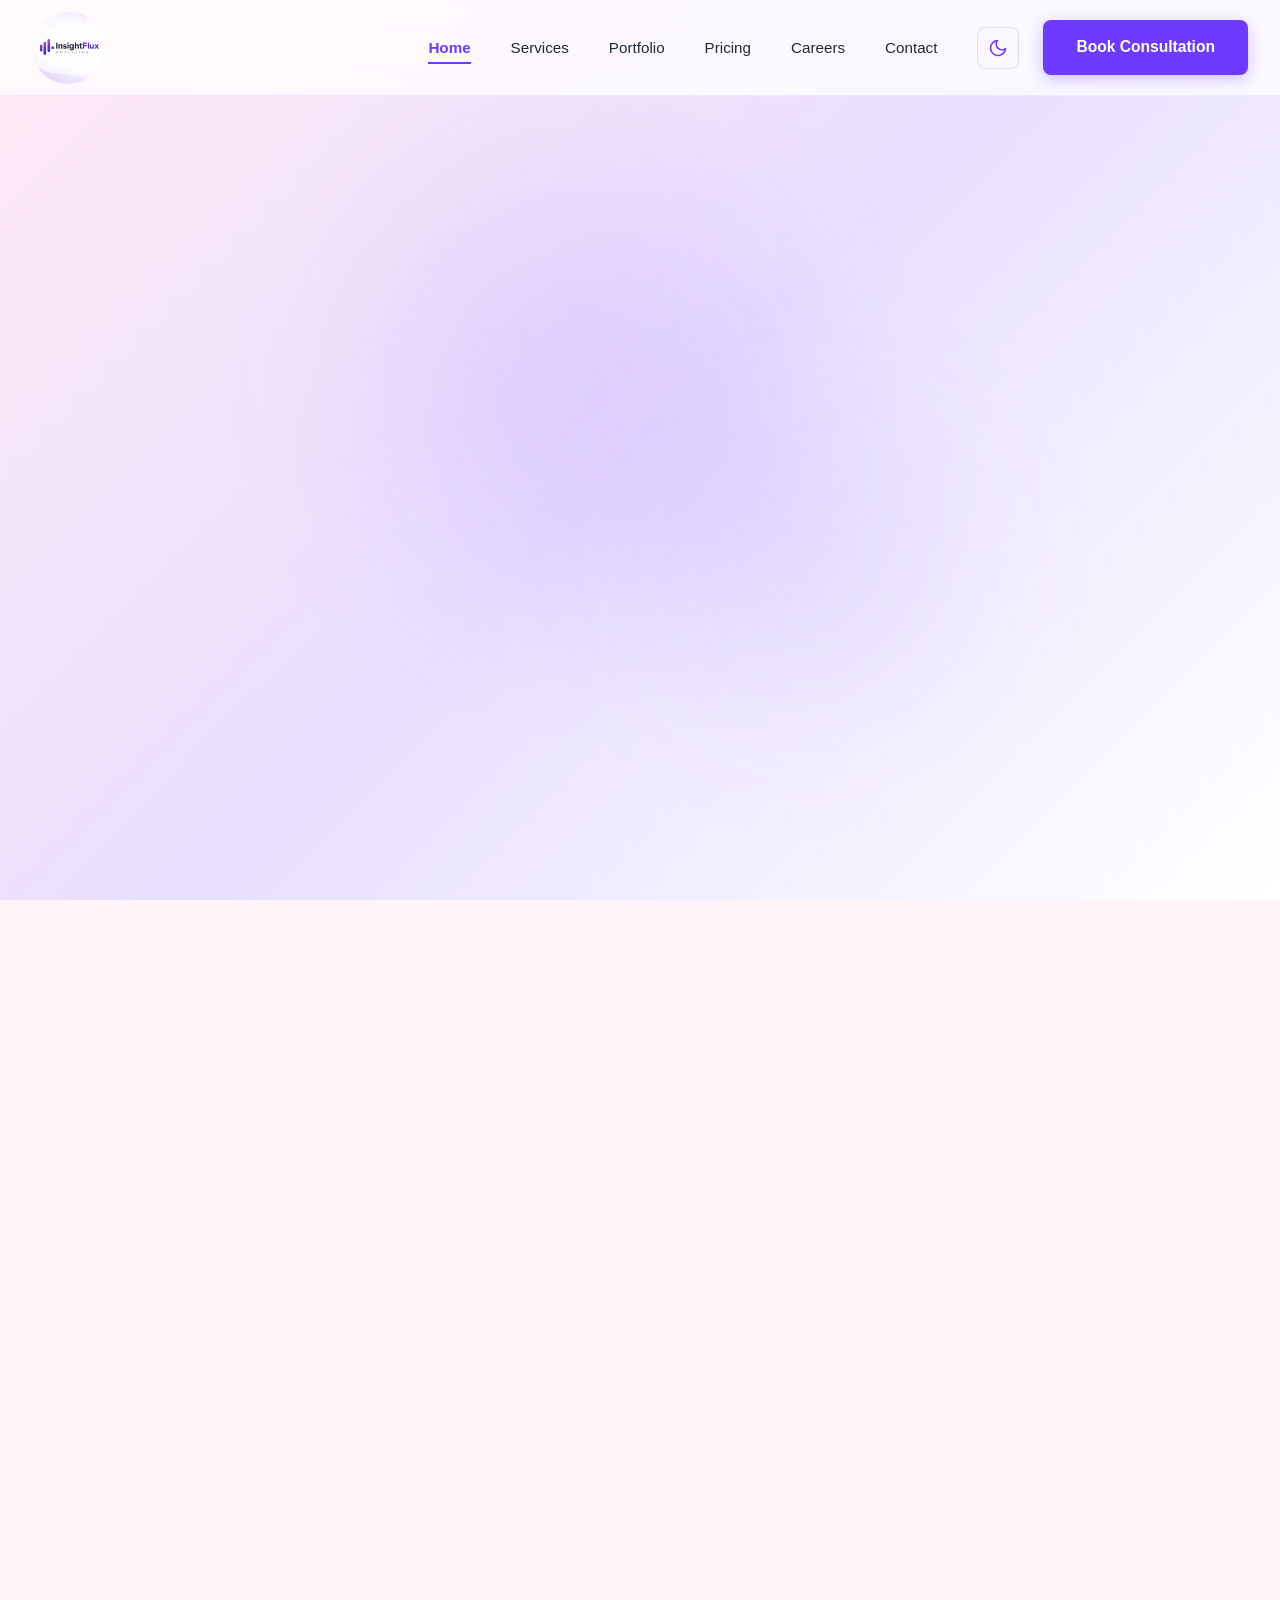
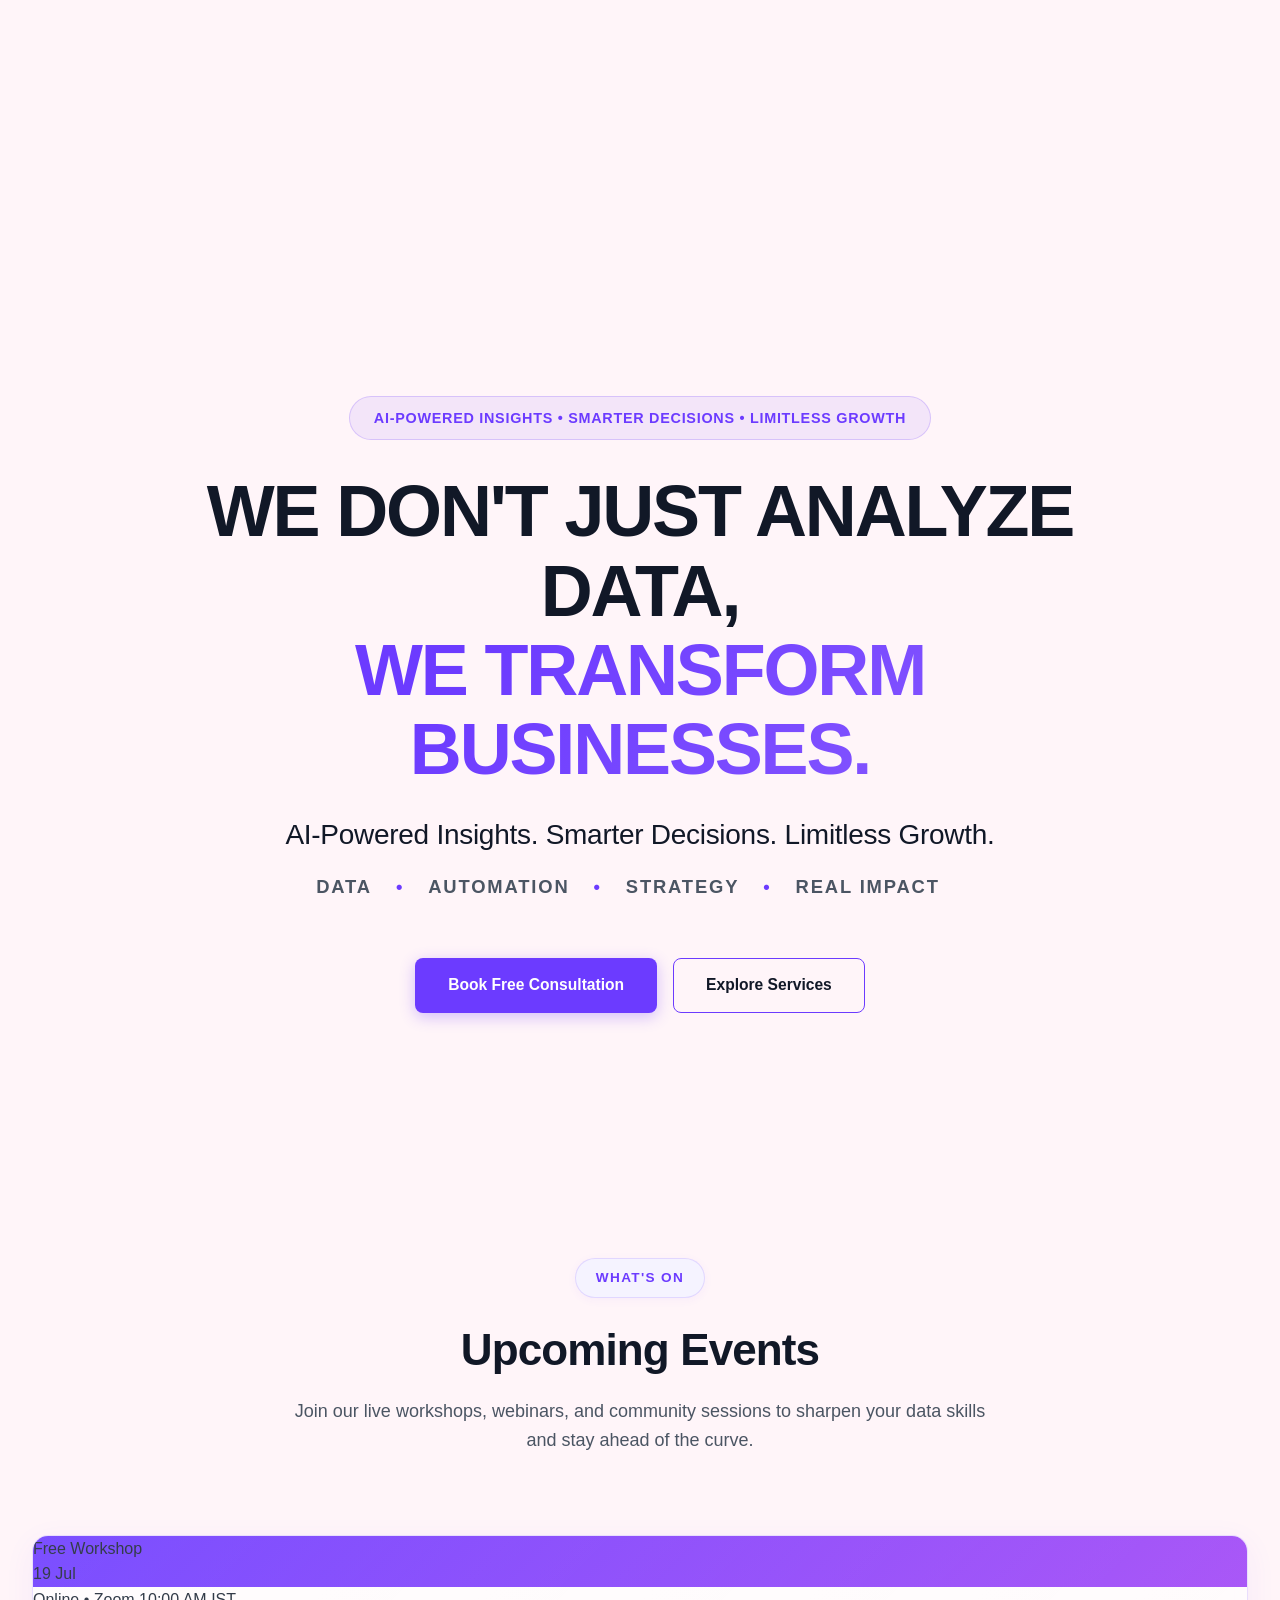
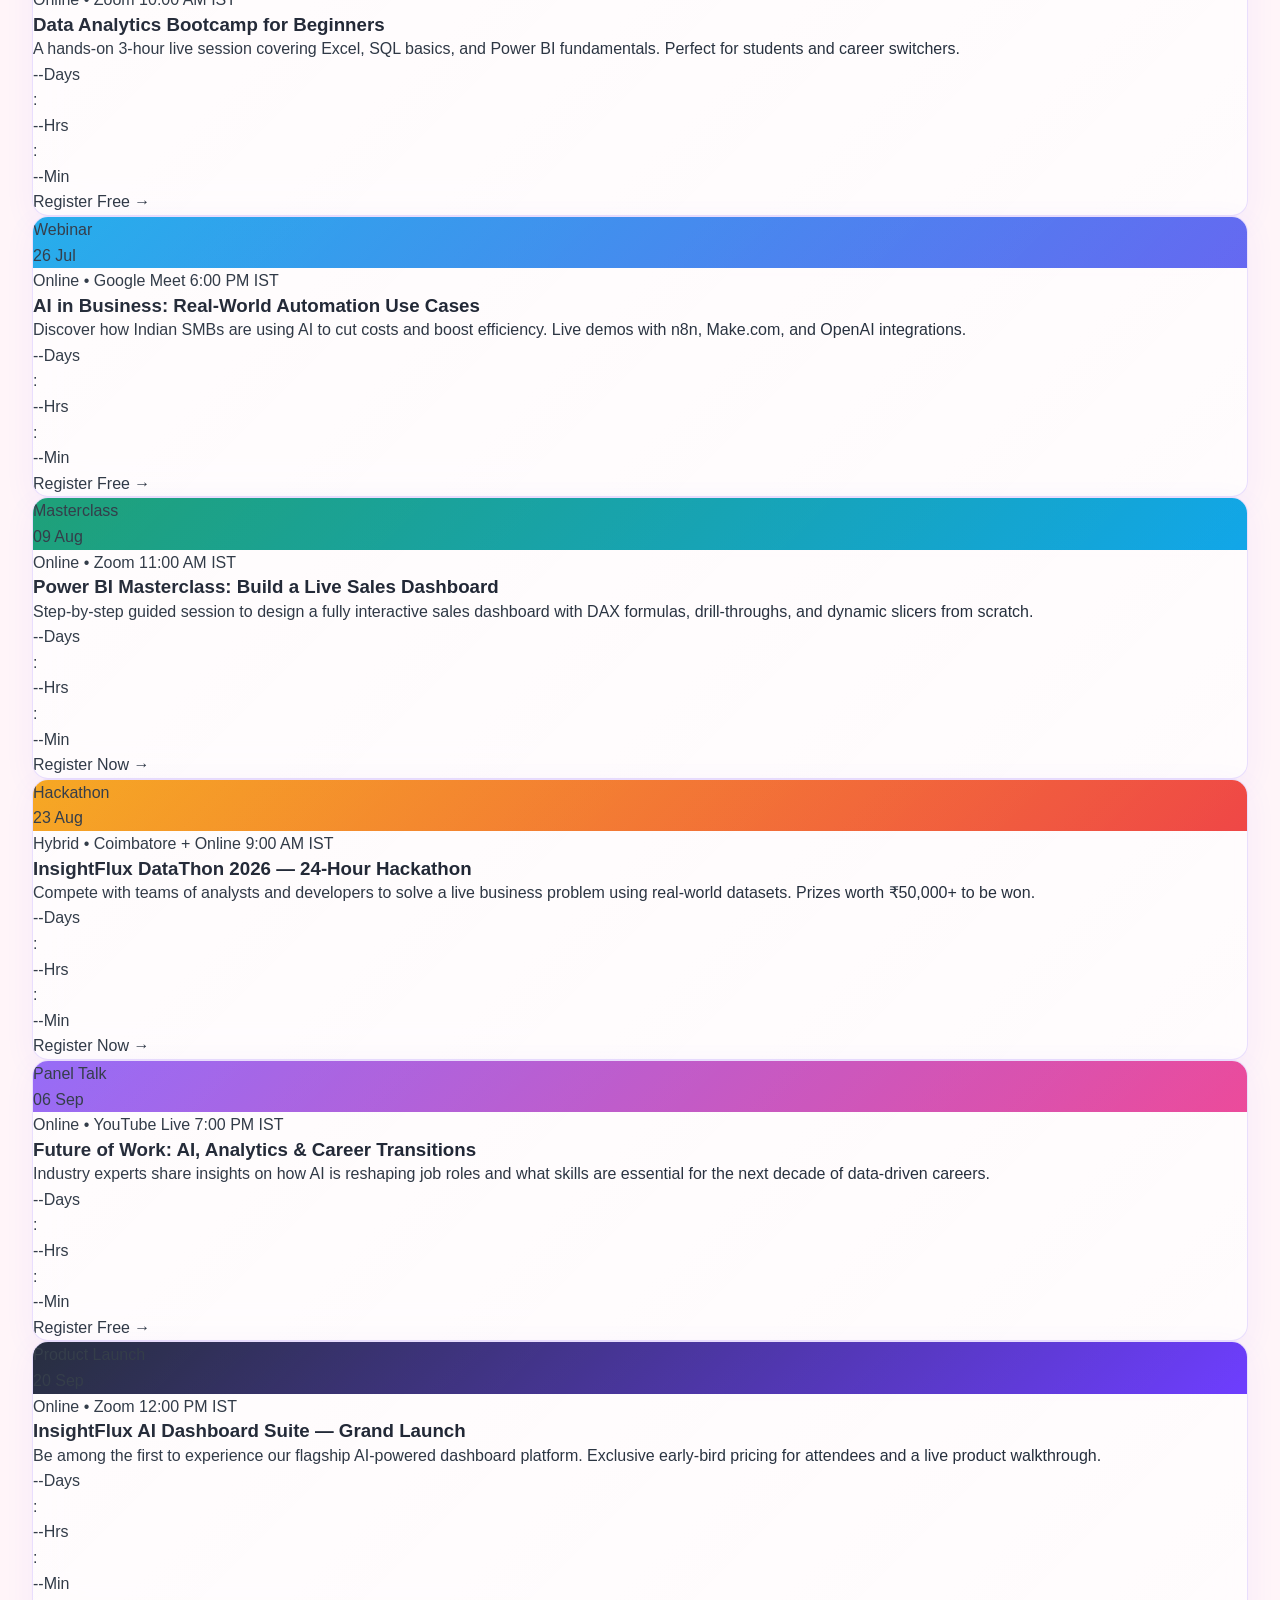
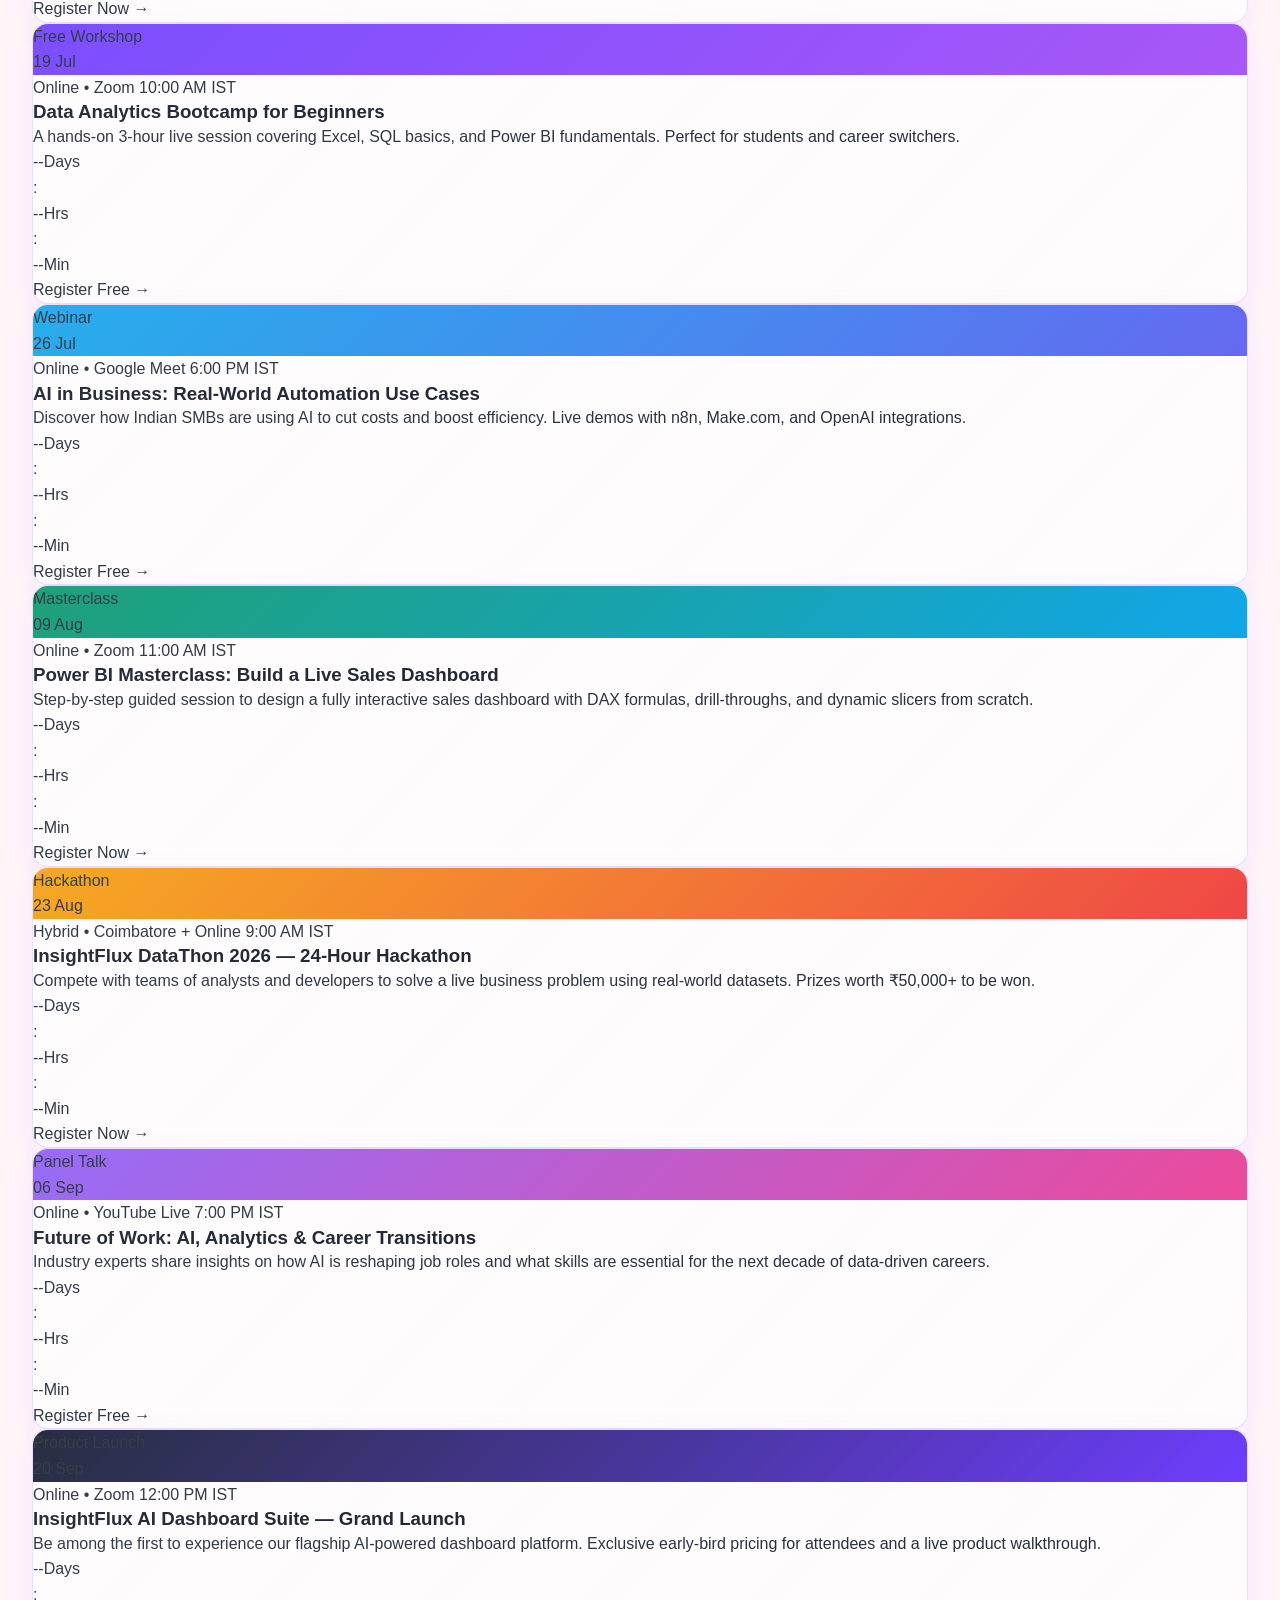
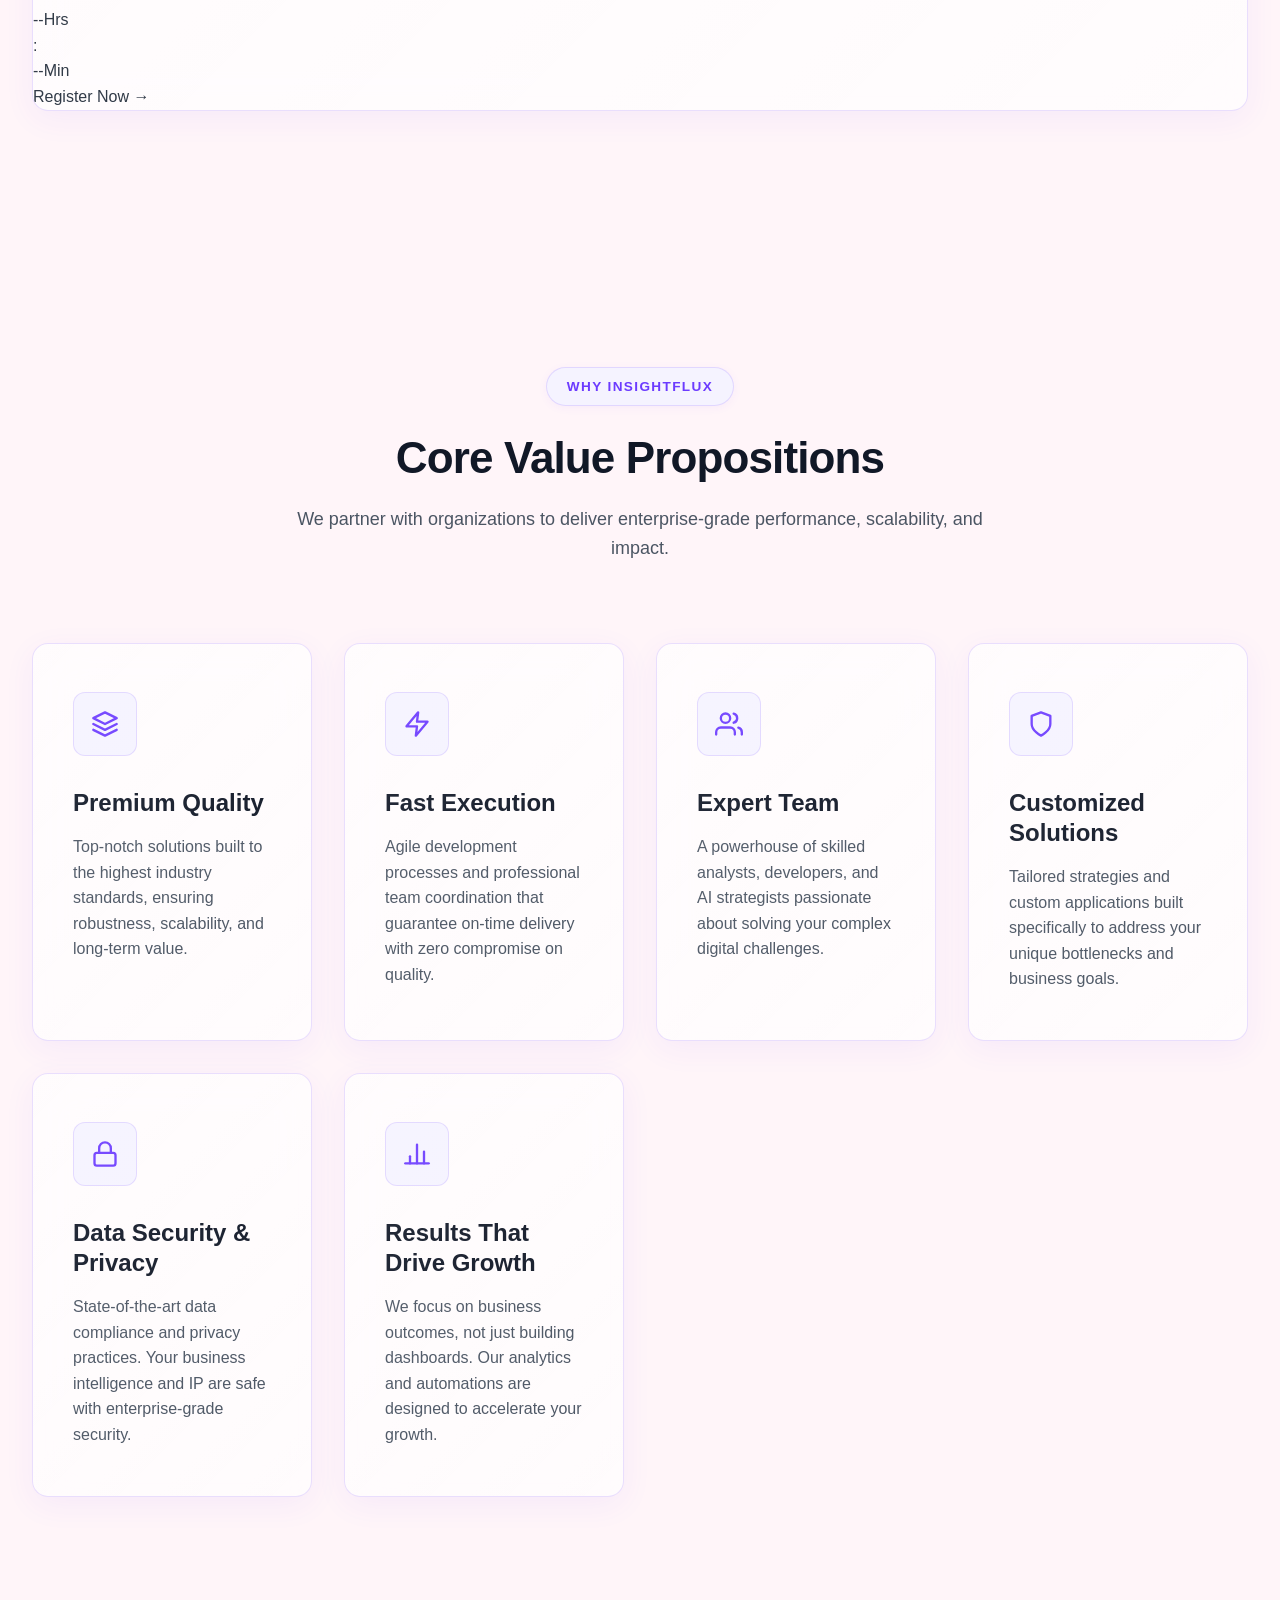
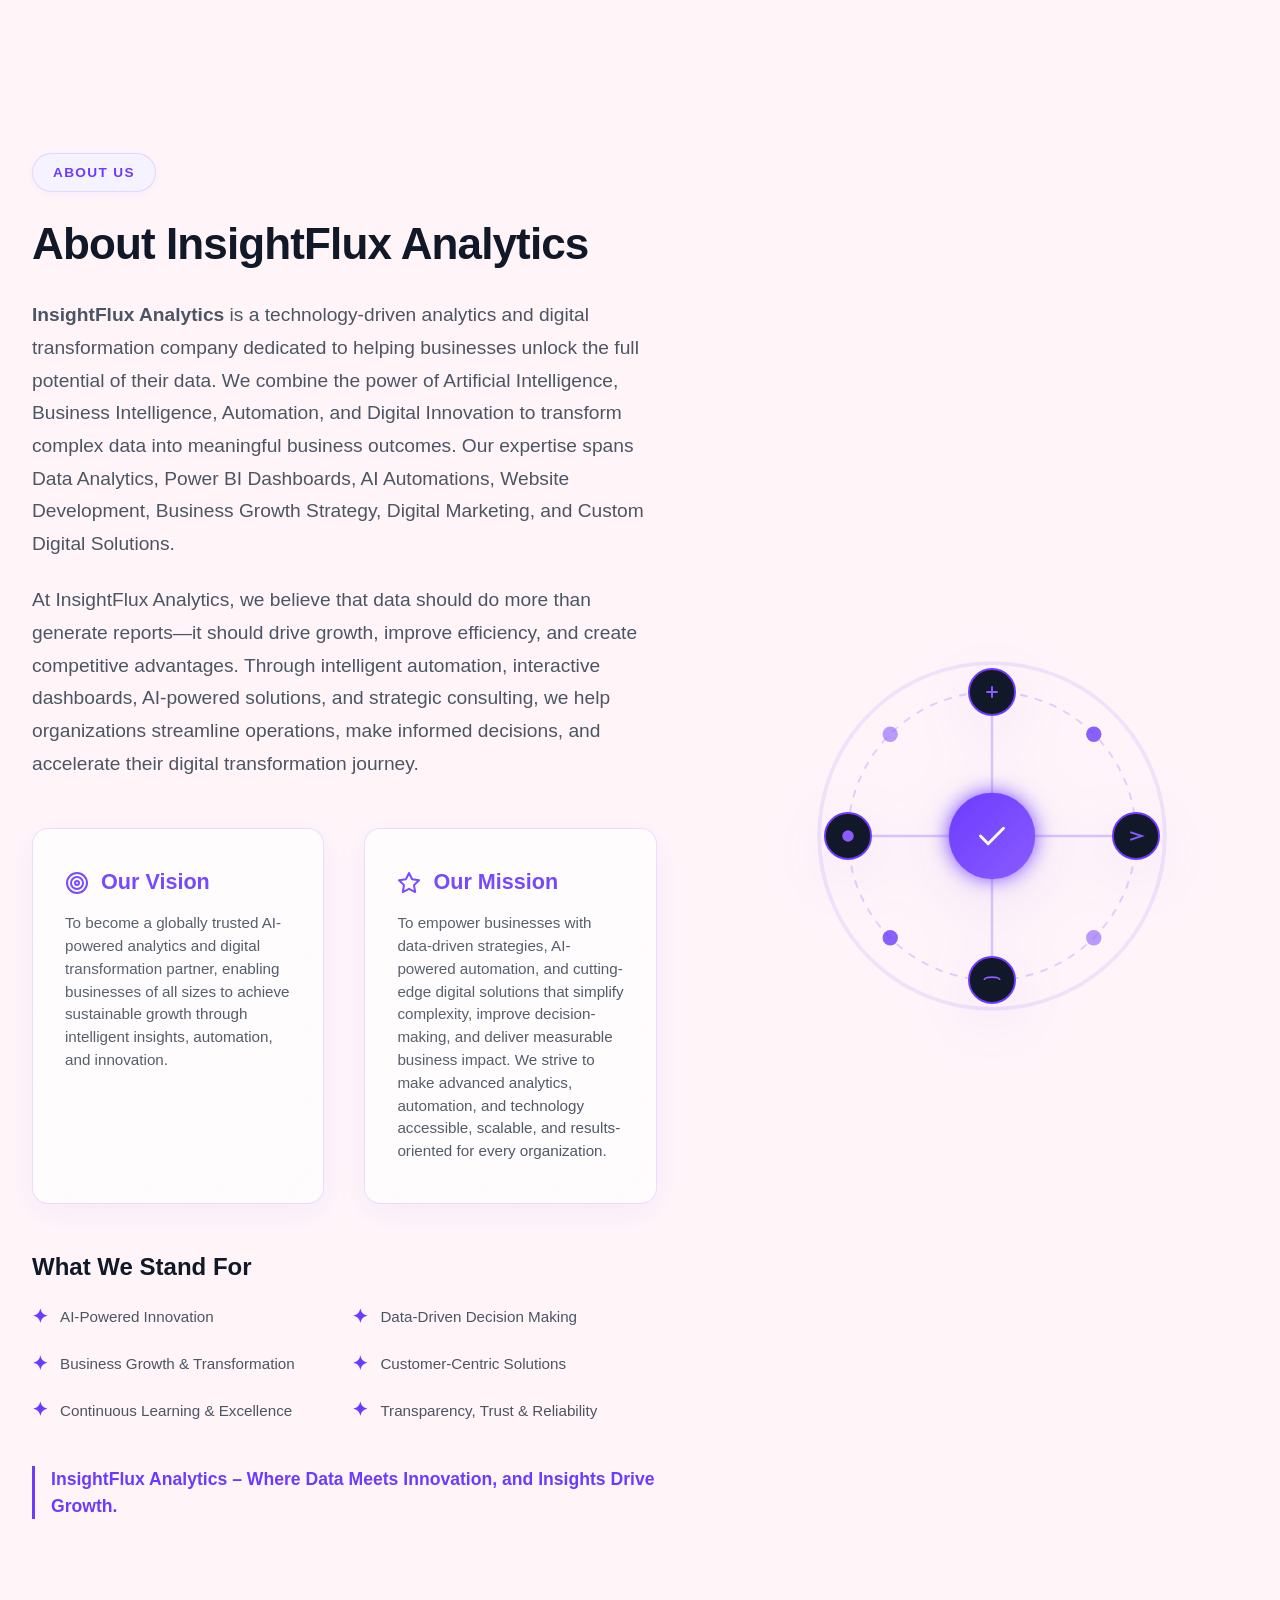
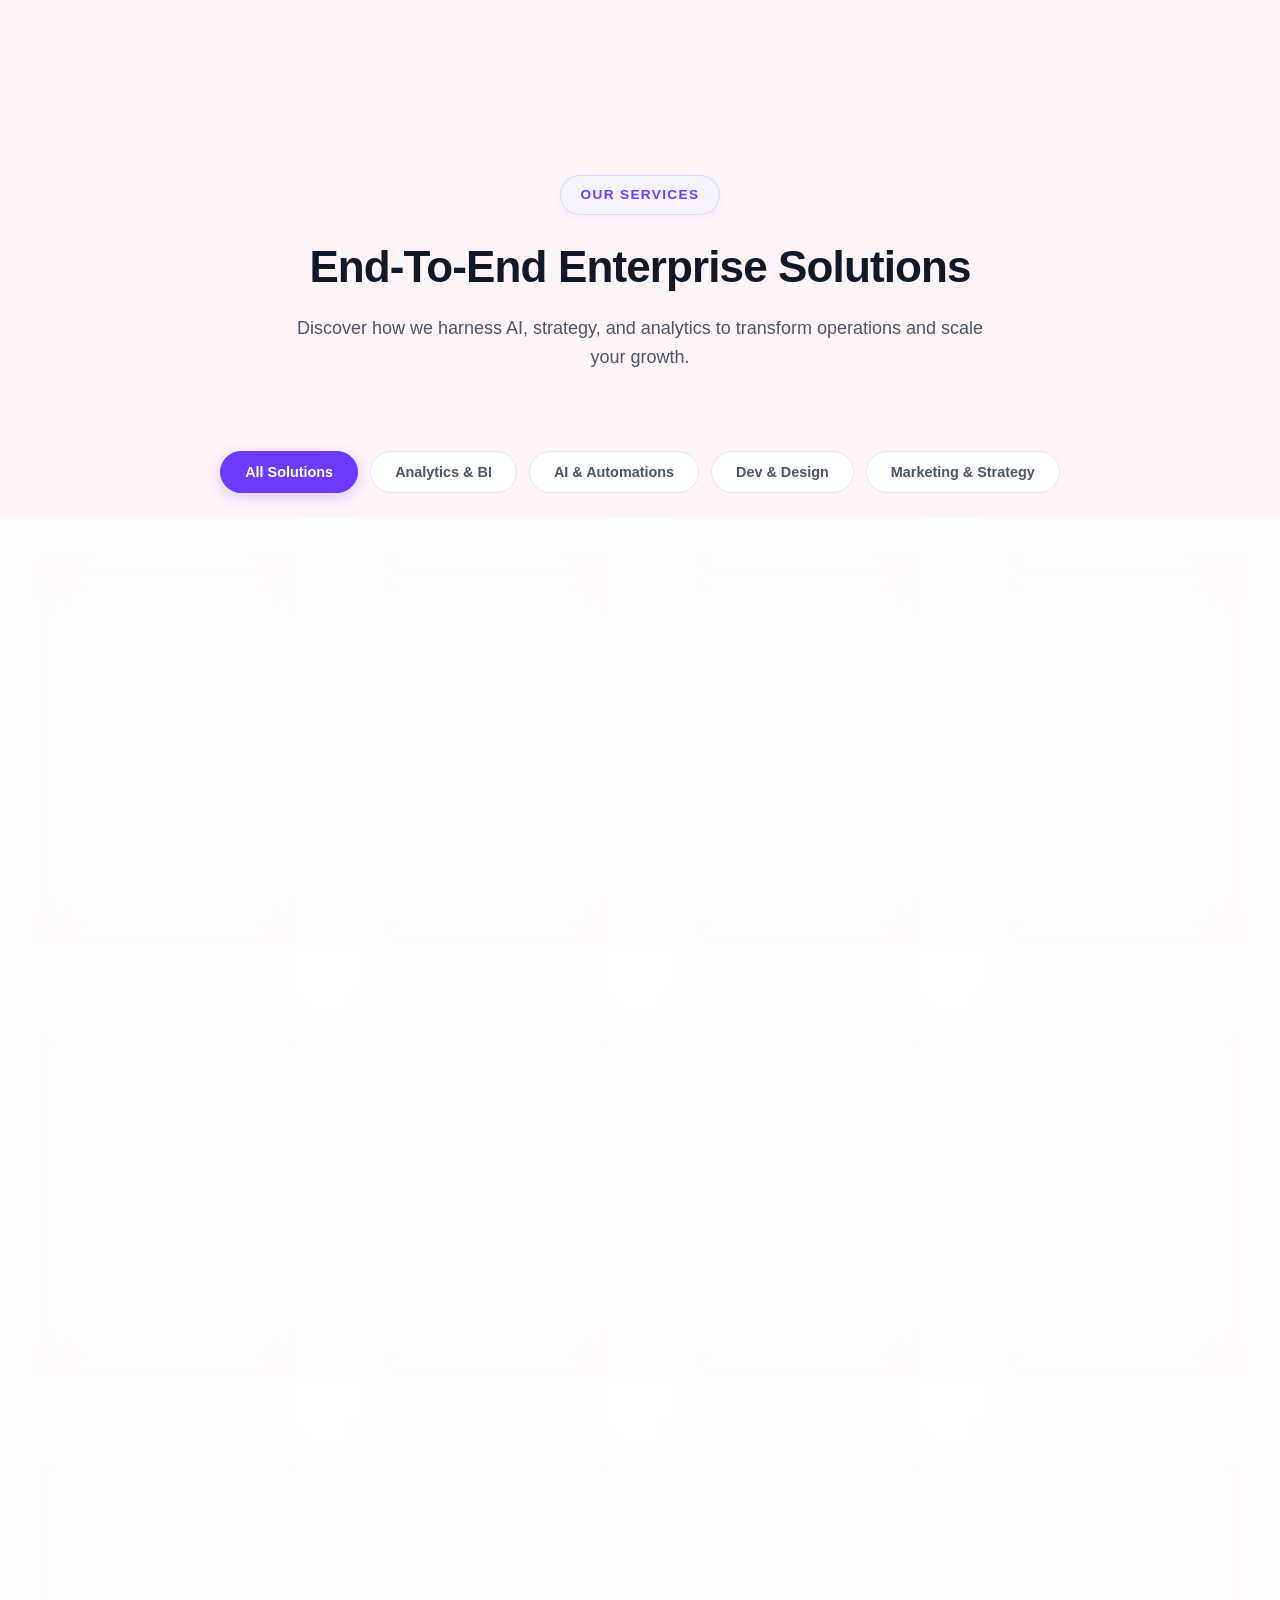
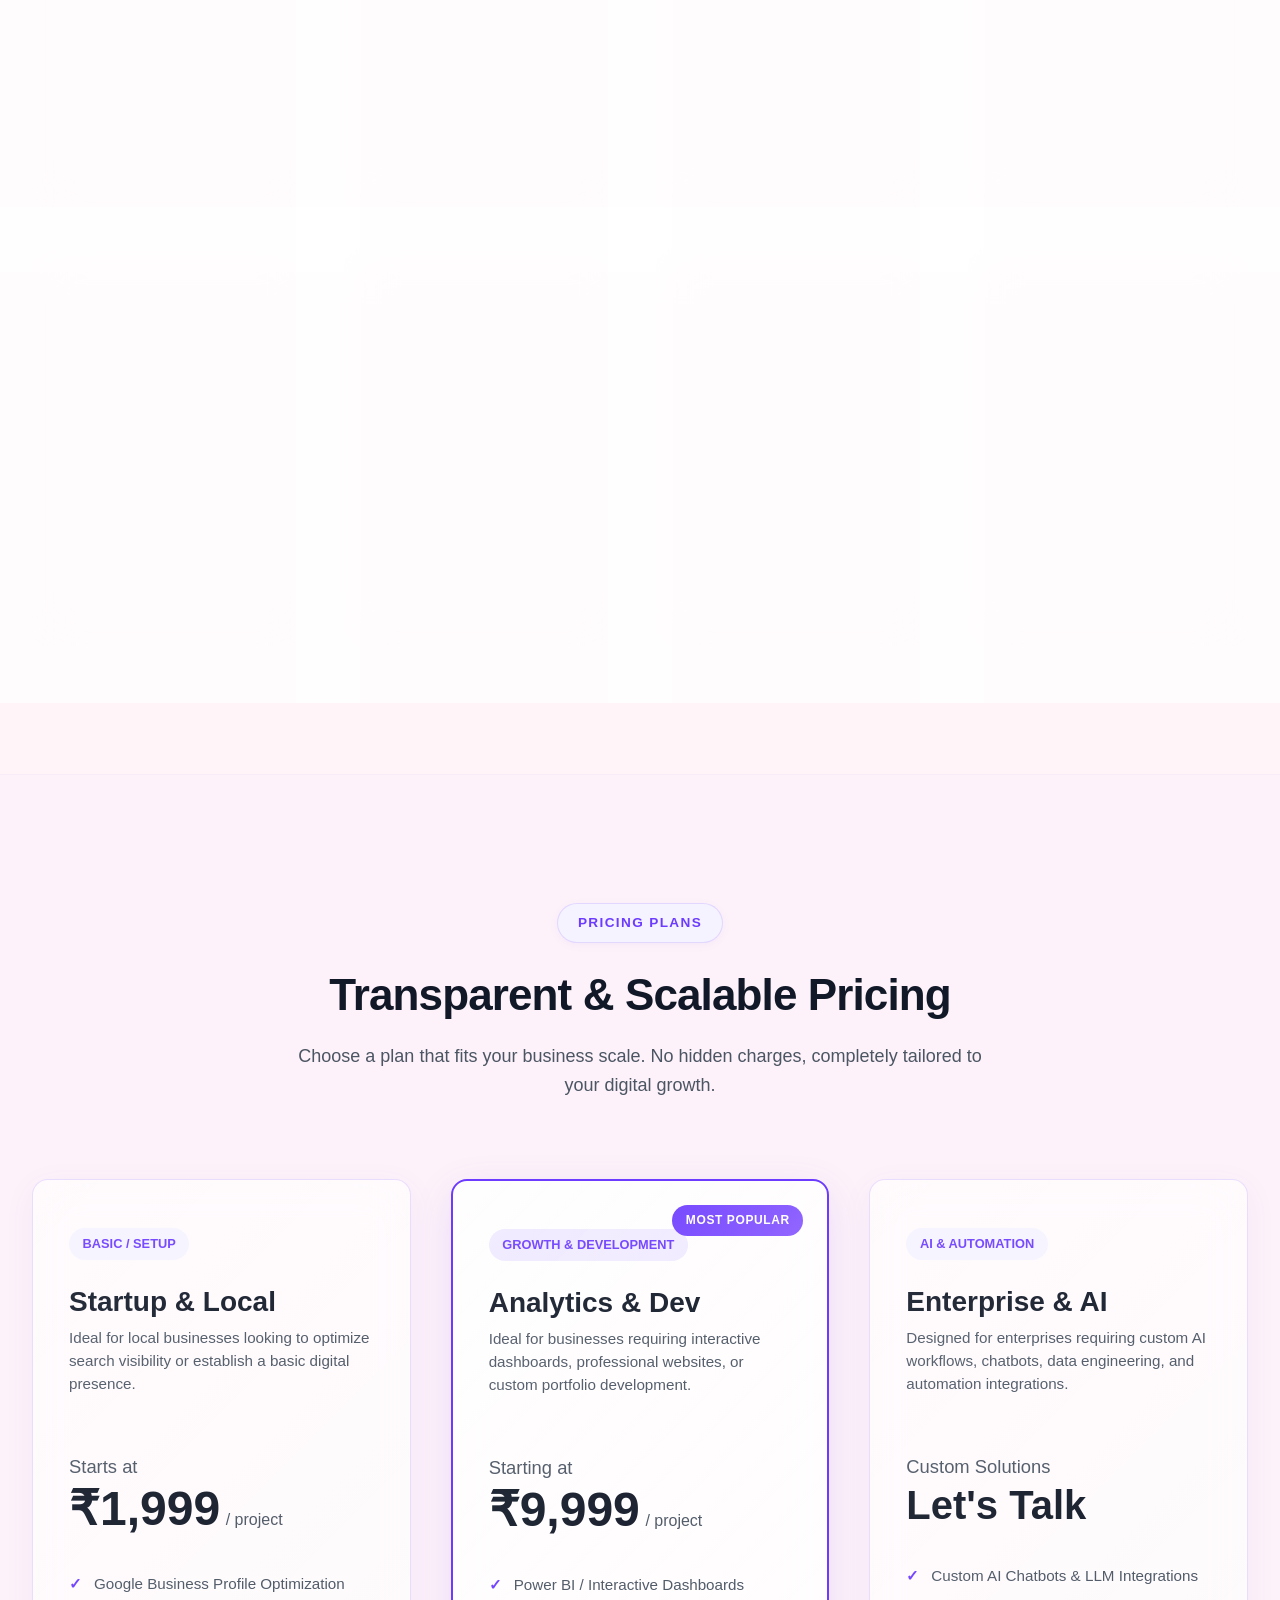
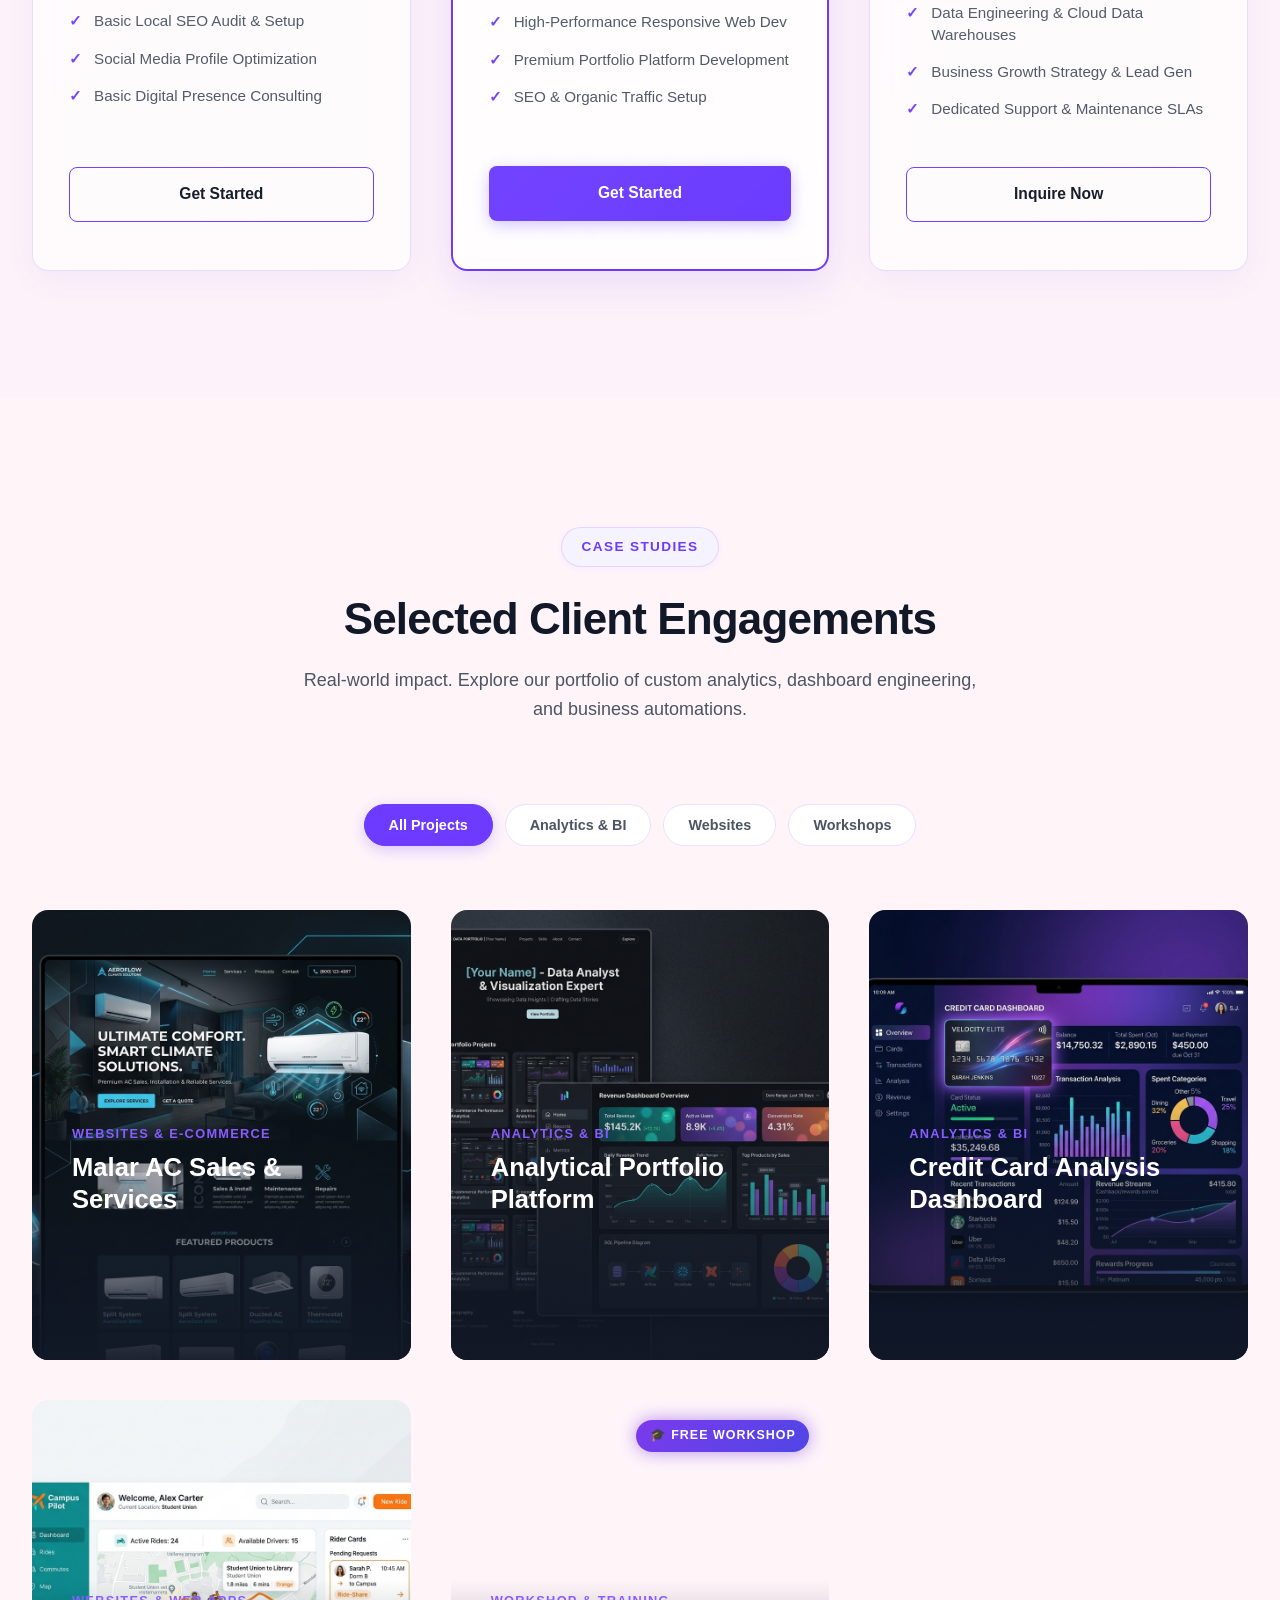
==== commit 096ffb95: "Update index.html" ====
--- a/index.html
+++ b/index.html
@@ -14,6 +14,16 @@
 </head>
 <body>
 
+  <!-- Parallax Blobs for Meltano-style background animation -->
+  <div class="parallax-blob-container">
+    <div class="parallax-blob blob-purple" style="top: 15vh; left: 10%; width: 40vw; height: 40vw;" data-speed="0.15"></div>
+    <div class="parallax-blob blob-blue" style="top: 95vh; right: 5%; width: 45vw; height: 45vw;" data-speed="-0.1"></div>
+    <div class="parallax-blob blob-pink" style="top: 220vh; left: -5%; width: 50vw; height: 50vw;" data-speed="0.2"></div>
+    <div class="parallax-blob blob-purple" style="top: 380vh; right: 10%; width: 40vw; height: 40vw;" data-speed="-0.15"></div>
+    <div class="parallax-blob blob-blue" style="top: 550vh; left: 8%; width: 45vw; height: 45vw;" data-speed="0.12"></div>
+    <div class="parallax-blob blob-pink" style="top: 720vh; right: 5%; width: 48vw; height: 48vw;" data-speed="-0.2"></div>
+  </div>
+
   <!-- Techy Background Grid & Glows -->
   <div class="dot-grid-bg"></div>
   <div class="hero-glow-container">
@@ -64,6 +74,12 @@
 
   <!-- Hero Section -->
   <section class="hero" id="home">
+    <!-- Hero Parallax Office Background (Meltano Style) -->
+    <div class="hero-parallax-container">
+      <div class="hero-parallax-layer layer-office" style="background-image: url('assets/office_bg.jpg');" data-speed="0.12"></div>
+      <div class="hero-office-overlay"></div>
+    </div>
+    
     <div class="container hero-content">
       <div class="hero-badge reveal">AI-Powered Insights • Smarter Decisions • Limitless Growth</div>
       
@@ -85,6 +101,350 @@
         <a href="contact.html" class="btn btn-primary" id="hero-btn-primary">Book Free Consultation</a>
         <a href="#services" class="btn btn-secondary" id="hero-btn-secondary">Explore Services</a>
       </div>
+    </div>
+  </section>
+
+  <!-- Upcoming Events Section -->
+  <section class="section events-section" id="upcoming-events">
+    <div class="container">
+      <div class="section-header reveal">
+        <span class="section-badge">What's On</span>
+        <h2 class="section-title">Upcoming Events</h2>
+        <p class="section-subtitle">Join our live workshops, webinars, and community sessions to sharpen your data skills and stay ahead of the curve.</p>
+      </div>
+
+      <div class="events-slider-wrapper reveal">
+        <!-- Slider Track -->
+        <div class="events-slider" id="events-slider">
+
+          <!-- Event Card 1 -->
+          <div class="event-card glass-card">
+            <div class="event-card-header" style="background: linear-gradient(135deg, #6C3BFF 0%, #A855F7 100%);">
+              <div class="event-type-badge">Free Workshop</div>
+              <div class="event-date-bubble">
+                <span class="event-day">19</span>
+                <span class="event-month">Jul</span>
+              </div>
+            </div>
+            <div class="event-card-body">
+              <div class="event-meta">
+                <span class="event-mode online">Online • Zoom</span>
+                <span class="event-time">10:00 AM IST</span>
+              </div>
+              <h3 class="event-title">Data Analytics Bootcamp for Beginners</h3>
+              <p class="event-desc">A hands-on 3-hour live session covering Excel, SQL basics, and Power BI fundamentals. Perfect for students and career switchers.</p>
+              <div class="event-countdown" data-date="2026-07-19T10:00:00+05:30">
+                <div class="countdown-block"><span class="cdown-val" data-unit="days">--</span><span class="cdown-label">Days</span></div>
+                <div class="countdown-sep">:</div>
+                <div class="countdown-block"><span class="cdown-val" data-unit="hours">--</span><span class="cdown-label">Hrs</span></div>
+                <div class="countdown-sep">:</div>
+                <div class="countdown-block"><span class="cdown-val" data-unit="mins">--</span><span class="cdown-label">Min</span></div>
+              </div>
+              <a href="#" class="event-register-btn btn-register-event" data-event="Data Analytics Bootcamp for Beginners">Register Free →</a>
+            </div>
+          </div>
+
+          <!-- Event Card 2 -->
+          <div class="event-card glass-card">
+            <div class="event-card-header" style="background: linear-gradient(135deg, #0EA5E9 0%, #6366F1 100%);">
+              <div class="event-type-badge">Webinar</div>
+              <div class="event-date-bubble">
+                <span class="event-day">26</span>
+                <span class="event-month">Jul</span>
+              </div>
+            </div>
+            <div class="event-card-body">
+              <div class="event-meta">
+                <span class="event-mode online">Online • Google Meet</span>
+                <span class="event-time">6:00 PM IST</span>
+              </div>
+              <h3 class="event-title">AI in Business: Real-World Automation Use Cases</h3>
+              <p class="event-desc">Discover how Indian SMBs are using AI to cut costs and boost efficiency. Live demos with n8n, Make.com, and OpenAI integrations.</p>
+              <div class="event-countdown" data-date="2026-07-26T18:00:00+05:30">
+                <div class="countdown-block"><span class="cdown-val" data-unit="days">--</span><span class="cdown-label">Days</span></div>
+                <div class="countdown-sep">:</div>
+                <div class="countdown-block"><span class="cdown-val" data-unit="hours">--</span><span class="cdown-label">Hrs</span></div>
+                <div class="countdown-sep">:</div>
+                <div class="countdown-block"><span class="cdown-val" data-unit="mins">--</span><span class="cdown-label">Min</span></div>
+              </div>
+              <a href="#" class="event-register-btn btn-register-event" data-event="AI in Business: Real-World Automation Use Cases">Register Free →</a>
+            </div>
+          </div>
+
+          <!-- Event Card 3 -->
+          <div class="event-card glass-card">
+            <div class="event-card-header" style="background: linear-gradient(135deg, #059669 0%, #0EA5E9 100%);">
+              <div class="event-type-badge">Masterclass</div>
+              <div class="event-date-bubble">
+                <span class="event-day">09</span>
+                <span class="event-month">Aug</span>
+              </div>
+            </div>
+            <div class="event-card-body">
+              <div class="event-meta">
+                <span class="event-mode online">Online • Zoom</span>
+                <span class="event-time">11:00 AM IST</span>
+              </div>
+              <h3 class="event-title">Power BI Masterclass: Build a Live Sales Dashboard</h3>
+              <p class="event-desc">Step-by-step guided session to design a fully interactive sales dashboard with DAX formulas, drill-throughs, and dynamic slicers from scratch.</p>
+              <div class="event-countdown" data-date="2026-08-09T11:00:00+05:30">
+                <div class="countdown-block"><span class="cdown-val" data-unit="days">--</span><span class="cdown-label">Days</span></div>
+                <div class="countdown-sep">:</div>
+                <div class="countdown-block"><span class="cdown-val" data-unit="hours">--</span><span class="cdown-label">Hrs</span></div>
+                <div class="countdown-sep">:</div>
+                <div class="countdown-block"><span class="cdown-val" data-unit="mins">--</span><span class="cdown-label">Min</span></div>
+              </div>
+              <a href="#" class="event-register-btn btn-register-event" data-event="Power BI Masterclass: Build a Live Sales Dashboard">Register Now →</a>
+            </div>
+          </div>
+
+          <!-- Event Card 4 -->
+          <div class="event-card glass-card">
+            <div class="event-card-header" style="background: linear-gradient(135deg, #F59E0B 0%, #EF4444 100%);">
+              <div class="event-type-badge">Hackathon</div>
+              <div class="event-date-bubble">
+                <span class="event-day">23</span>
+                <span class="event-month">Aug</span>
+              </div>
+            </div>
+            <div class="event-card-body">
+              <div class="event-meta">
+                <span class="event-mode hybrid">Hybrid • Coimbatore + Online</span>
+                <span class="event-time">9:00 AM IST</span>
+              </div>
+              <h3 class="event-title">InsightFlux DataThon 2026 — 24-Hour Hackathon</h3>
+              <p class="event-desc">Compete with teams of analysts and developers to solve a live business problem using real-world datasets. Prizes worth ₹50,000+ to be won.</p>
+              <div class="event-countdown" data-date="2026-08-23T09:00:00+05:30">
+                <div class="countdown-block"><span class="cdown-val" data-unit="days">--</span><span class="cdown-label">Days</span></div>
+                <div class="countdown-sep">:</div>
+                <div class="countdown-block"><span class="cdown-val" data-unit="hours">--</span><span class="cdown-label">Hrs</span></div>
+                <div class="countdown-sep">:</div>
+                <div class="countdown-block"><span class="cdown-val" data-unit="mins">--</span><span class="cdown-label">Min</span></div>
+              </div>
+              <a href="#" class="event-register-btn event-register-btn--hot btn-register-event" data-event="InsightFlux DataThon 2026 — 24-Hour Hackathon">Register Now →</a>
+            </div>
+          </div>
+
+          <!-- Event Card 5 -->
+          <div class="event-card glass-card">
+            <div class="event-card-header" style="background: linear-gradient(135deg, #8B5CF6 0%, #EC4899 100%);">
+              <div class="event-type-badge">Panel Talk</div>
+              <div class="event-date-bubble">
+                <span class="event-day">06</span>
+                <span class="event-month">Sep</span>
+              </div>
+            </div>
+            <div class="event-card-body">
+              <div class="event-meta">
+                <span class="event-mode online">Online • YouTube Live</span>
+                <span class="event-time">7:00 PM IST</span>
+              </div>
+              <h3 class="event-title">Future of Work: AI, Analytics & Career Transitions</h3>
+              <p class="event-desc">Industry experts share insights on how AI is reshaping job roles and what skills are essential for the next decade of data-driven careers.</p>
+              <div class="event-countdown" data-date="2026-09-06T19:00:00+05:30">
+                <div class="countdown-block"><span class="cdown-val" data-unit="days">--</span><span class="cdown-label">Days</span></div>
+                <div class="countdown-sep">:</div>
+                <div class="countdown-block"><span class="cdown-val" data-unit="hours">--</span><span class="cdown-label">Hrs</span></div>
+                <div class="countdown-sep">:</div>
+                <div class="countdown-block"><span class="cdown-val" data-unit="mins">--</span><span class="cdown-label">Min</span></div>
+              </div>
+              <a href="#" class="event-register-btn btn-register-event" data-event="Future of Work: AI, Analytics & Career Transitions">Register Free →</a>
+            </div>
+          </div>
+
+          <!-- Event Card 6 -->
+          <div class="event-card glass-card">
+            <div class="event-card-header" style="background: linear-gradient(135deg, #0F172A 0%, #6C3BFF 100%);">
+              <div class="event-type-badge">Product Launch</div>
+              <div class="event-date-bubble">
+                <span class="event-day">20</span>
+                <span class="event-month">Sep</span>
+              </div>
+            </div>
+            <div class="event-card-body">
+              <div class="event-meta">
+                <span class="event-mode online">Online • Zoom</span>
+                <span class="event-time">12:00 PM IST</span>
+              </div>
+              <h3 class="event-title">InsightFlux AI Dashboard Suite — Grand Launch</h3>
+              <p class="event-desc">Be among the first to experience our flagship AI-powered dashboard platform. Exclusive early-bird pricing for attendees and a live product walkthrough.</p>
+              <div class="event-countdown" data-date="2026-09-20T12:00:00+05:30">
+                <div class="countdown-block"><span class="cdown-val" data-unit="days">--</span><span class="cdown-label">Days</span></div>
+                <div class="countdown-sep">:</div>
+                <div class="countdown-block"><span class="cdown-val" data-unit="hours">--</span><span class="cdown-label">Hrs</span></div>
+                <div class="countdown-sep">:</div>
+                <div class="countdown-block"><span class="cdown-val" data-unit="mins">--</span><span class="cdown-label">Min</span></div>
+              </div>
+              <a href="#" class="event-register-btn btn-register-event" data-event="InsightFlux AI Dashboard Suite — Grand Launch">Register Now →</a>
+            </div>
+          </div>
+
+          <!-- Duplicated Cards for Continuous Loop -->
+          <!-- Event Card 1 (Duplicated) -->
+          <div class="event-card glass-card">
+            <div class="event-card-header" style="background: linear-gradient(135deg, #6C3BFF 0%, #A855F7 100%);">
+              <div class="event-type-badge">Free Workshop</div>
+              <div class="event-date-bubble">
+                <span class="event-day">19</span>
+                <span class="event-month">Jul</span>
+              </div>
+            </div>
+            <div class="event-card-body">
+              <div class="event-meta">
+                <span class="event-mode online">Online • Zoom</span>
+                <span class="event-time">10:00 AM IST</span>
+              </div>
+              <h3 class="event-title">Data Analytics Bootcamp for Beginners</h3>
+              <p class="event-desc">A hands-on 3-hour live session covering Excel, SQL basics, and Power BI fundamentals. Perfect for students and career switchers.</p>
+              <div class="event-countdown" data-date="2026-07-19T10:00:00+05:30">
+                <div class="countdown-block"><span class="cdown-val" data-unit="days">--</span><span class="cdown-label">Days</span></div>
+                <div class="countdown-sep">:</div>
+                <div class="countdown-block"><span class="cdown-val" data-unit="hours">--</span><span class="cdown-label">Hrs</span></div>
+                <div class="countdown-sep">:</div>
+                <div class="countdown-block"><span class="cdown-val" data-unit="mins">--</span><span class="cdown-label">Min</span></div>
+              </div>
+              <a href="#" class="event-register-btn btn-register-event" data-event="Data Analytics Bootcamp for Beginners">Register Free →</a>
+            </div>
+          </div>
+
+          <!-- Event Card 2 (Duplicated) -->
+          <div class="event-card glass-card">
+            <div class="event-card-header" style="background: linear-gradient(135deg, #0EA5E9 0%, #6366F1 100%);">
+              <div class="event-type-badge">Webinar</div>
+              <div class="event-date-bubble">
+                <span class="event-day">26</span>
+                <span class="event-month">Jul</span>
+              </div>
+            </div>
+            <div class="event-card-body">
+              <div class="event-meta">
+                <span class="event-mode online">Online • Google Meet</span>
+                <span class="event-time">6:00 PM IST</span>
+              </div>
+              <h3 class="event-title">AI in Business: Real-World Automation Use Cases</h3>
+              <p class="event-desc">Discover how Indian SMBs are using AI to cut costs and boost efficiency. Live demos with n8n, Make.com, and OpenAI integrations.</p>
+              <div class="event-countdown" data-date="2026-07-26T18:00:00+05:30">
+                <div class="countdown-block"><span class="cdown-val" data-unit="days">--</span><span class="cdown-label">Days</span></div>
+                <div class="countdown-sep">:</div>
+                <div class="countdown-block"><span class="cdown-val" data-unit="hours">--</span><span class="cdown-label">Hrs</span></div>
+                <div class="countdown-sep">:</div>
+                <div class="countdown-block"><span class="cdown-val" data-unit="mins">--</span><span class="cdown-label">Min</span></div>
+              </div>
+              <a href="#" class="event-register-btn btn-register-event" data-event="AI in Business: Real-World Automation Use Cases">Register Free →</a>
+            </div>
+          </div>
+
+          <!-- Event Card 3 (Duplicated) -->
+          <div class="event-card glass-card">
+            <div class="event-card-header" style="background: linear-gradient(135deg, #059669 0%, #0EA5E9 100%);">
+              <div class="event-type-badge">Masterclass</div>
+              <div class="event-date-bubble">
+                <span class="event-day">09</span>
+                <span class="event-month">Aug</span>
+              </div>
+            </div>
+            <div class="event-card-body">
+              <div class="event-meta">
+                <span class="event-mode online">Online • Zoom</span>
+                <span class="event-time">11:00 AM IST</span>
+              </div>
+              <h3 class="event-title">Power BI Masterclass: Build a Live Sales Dashboard</h3>
+              <p class="event-desc">Step-by-step guided session to design a fully interactive sales dashboard with DAX formulas, drill-throughs, and dynamic slicers from scratch.</p>
+              <div class="event-countdown" data-date="2026-08-09T11:00:00+05:30">
+                <div class="countdown-block"><span class="cdown-val" data-unit="days">--</span><span class="cdown-label">Days</span></div>
+                <div class="countdown-sep">:</div>
+                <div class="countdown-block"><span class="cdown-val" data-unit="hours">--</span><span class="cdown-label">Hrs</span></div>
+                <div class="countdown-sep">:</div>
+                <div class="countdown-block"><span class="cdown-val" data-unit="mins">--</span><span class="cdown-label">Min</span></div>
+              </div>
+              <a href="#" class="event-register-btn btn-register-event" data-event="Power BI Masterclass: Build a Live Sales Dashboard">Register Now →</a>
+            </div>
+          </div>
+
+          <!-- Event Card 4 (Duplicated) -->
+          <div class="event-card glass-card">
+            <div class="event-card-header" style="background: linear-gradient(135deg, #F59E0B 0%, #EF4444 100%);">
+              <div class="event-type-badge">Hackathon</div>
+              <div class="event-date-bubble">
+                <span class="event-day">23</span>
+                <span class="event-month">Aug</span>
+              </div>
+            </div>
+            <div class="event-card-body">
+              <div class="event-meta">
+                <span class="event-mode hybrid">Hybrid • Coimbatore + Online</span>
+                <span class="event-time">9:00 AM IST</span>
+              </div>
+              <h3 class="event-title">InsightFlux DataThon 2026 — 24-Hour Hackathon</h3>
+              <p class="event-desc">Compete with teams of analysts and developers to solve a live business problem using real-world datasets. Prizes worth ₹50,000+ to be won.</p>
+              <div class="event-countdown" data-date="2026-08-23T09:00:00+05:30">
+                <div class="countdown-block"><span class="cdown-val" data-unit="days">--</span><span class="cdown-label">Days</span></div>
+                <div class="countdown-sep">:</div>
+                <div class="countdown-block"><span class="cdown-val" data-unit="hours">--</span><span class="cdown-label">Hrs</span></div>
+                <div class="countdown-sep">:</div>
+                <div class="countdown-block"><span class="cdown-val" data-unit="mins">--</span><span class="cdown-label">Min</span></div>
+              </div>
+              <a href="#" class="event-register-btn event-register-btn--hot btn-register-event" data-event="InsightFlux DataThon 2026 — 24-Hour Hackathon">Register Now →</a>
+            </div>
+          </div>
+
+          <!-- Event Card 5 (Duplicated) -->
+          <div class="event-card glass-card">
+            <div class="event-card-header" style="background: linear-gradient(135deg, #8B5CF6 0%, #EC4899 100%);">
+              <div class="event-type-badge">Panel Talk</div>
+              <div class="event-date-bubble">
+                <span class="event-day">06</span>
+                <span class="event-month">Sep</span>
+              </div>
+            </div>
+            <div class="event-card-body">
+              <div class="event-meta">
+                <span class="event-mode online">Online • YouTube Live</span>
+                <span class="event-time">7:00 PM IST</span>
+              </div>
+              <h3 class="event-title">Future of Work: AI, Analytics & Career Transitions</h3>
+              <p class="event-desc">Industry experts share insights on how AI is reshaping job roles and what skills are essential for the next decade of data-driven careers.</p>
+              <div class="event-countdown" data-date="2026-09-06T19:00:00+05:30">
+                <div class="countdown-block"><span class="cdown-val" data-unit="days">--</span><span class="cdown-label">Days</span></div>
+                <div class="countdown-sep">:</div>
+                <div class="countdown-block"><span class="cdown-val" data-unit="hours">--</span><span class="cdown-label">Hrs</span></div>
+                <div class="countdown-sep">:</div>
+                <div class="countdown-block"><span class="cdown-val" data-unit="mins">--</span><span class="cdown-label">Min</span></div>
+              </div>
+              <a href="#" class="event-register-btn btn-register-event" data-event="Future of Work: AI, Analytics & Career Transitions">Register Free →</a>
+            </div>
+          </div>
+
+          <!-- Event Card 6 (Duplicated) -->
+          <div class="event-card glass-card">
+            <div class="event-card-header" style="background: linear-gradient(135deg, #0F172A 0%, #6C3BFF 100%);">
+              <div class="event-type-badge">Product Launch</div>
+              <div class="event-date-bubble">
+                <span class="event-day">20</span>
+                <span class="event-month">Sep</span>
+              </div>
+            </div>
+            <div class="event-card-body">
+              <div class="event-meta">
+                <span class="event-mode online">Online • Zoom</span>
+                <span class="event-time">12:00 PM IST</span>
+              </div>
+              <h3 class="event-title">InsightFlux AI Dashboard Suite — Grand Launch</h3>
+              <p class="event-desc">Be among the first to experience our flagship AI-powered dashboard platform. Exclusive early-bird pricing for attendees and a live product walkthrough.</p>
+              <div class="event-countdown" data-date="2026-09-20T12:00:00+05:30">
+                <div class="countdown-block"><span class="cdown-val" data-unit="days">--</span><span class="cdown-label">Days</span></div>
+                <div class="countdown-sep">:</div>
+                <div class="countdown-block"><span class="cdown-val" data-unit="hours">--</span><span class="cdown-label">Hrs</span></div>
+                <div class="countdown-sep">:</div>
+                <div class="countdown-block"><span class="cdown-val" data-unit="mins">--</span><span class="cdown-label">Min</span></div>
+              </div>
+              <a href="#" class="event-register-btn btn-register-event" data-event="InsightFlux AI Dashboard Suite — Grand Launch">Register Now →</a>
+            </div>
+          </div>
+
+        </div><!-- /.events-slider -->
+      </div>
+
     </div>
   </section>
 
@@ -99,23 +459,23 @@
       
       <div class="why-grid">
         <!-- Card 1 -->
+        <div class="glass-card why-card reveal-left">
+          <div class="why-icon">
+            <svg xmlns="http://www.w3.org/2000/svg" width="28" height="28" viewBox="0 0 24 24" fill="none" stroke="currentColor" stroke-width="2" stroke-linecap="round" stroke-linejoin="round"><polygon points="12 2 2 7 12 12 22 7 12 2"></polygon><polyline points="2 17 12 22 22 17"></polyline><polyline points="2 12 12 17 22 12"></polyline></svg>
+          </div>
+          <h3>Premium Quality</h3>
+          <p>Top-notch solutions built to the highest industry standards, ensuring robustness, scalability, and long-term value.</p>
+        </div>
+        <!-- Card 2 -->
         <div class="glass-card why-card reveal">
           <div class="why-icon">
-            <svg xmlns="http://www.w3.org/2000/svg" width="28" height="28" viewBox="0 0 24 24" fill="none" stroke="currentColor" stroke-width="2" stroke-linecap="round" stroke-linejoin="round"><polygon points="12 2 2 7 12 12 22 7 12 2"></polygon><polyline points="2 17 12 22 22 17"></polyline><polyline points="2 12 12 17 22 12"></polyline></svg>
-          </div>
-          <h3>Premium Quality</h3>
-          <p>Top-notch solutions built to the highest industry standards, ensuring robustness, scalability, and long-term value.</p>
-        </div>
-        <!-- Card 2 -->
-        <div class="glass-card why-card reveal delay-1">
-          <div class="why-icon">
             <svg xmlns="http://www.w3.org/2000/svg" width="28" height="28" viewBox="0 0 24 24" fill="none" stroke="currentColor" stroke-width="2" stroke-linecap="round" stroke-linejoin="round"><polygon points="13 2 3 14 12 14 11 22 21 10 12 10 13 2"></polygon></svg>
           </div>
           <h3>Fast Execution</h3>
           <p>Agile development processes and professional team coordination that guarantee on-time delivery with zero compromise on quality.</p>
         </div>
         <!-- Card 3 -->
-        <div class="glass-card why-card reveal delay-2">
+        <div class="glass-card why-card reveal-right">
           <div class="why-icon">
             <svg xmlns="http://www.w3.org/2000/svg" width="28" height="28" viewBox="0 0 24 24" fill="none" stroke="currentColor" stroke-width="2" stroke-linecap="round" stroke-linejoin="round"><path d="M17 21v-2a4 4 0 0 0-4-4H5a4 4 0 0 0-4 4v2"></path><circle cx="9" cy="7" r="4"></circle><path d="M23 21v-2a4 4 0 0 0-3-3.87"></path><path d="M16 3.13a4 4 0 0 1 0 7.75"></path></svg>
           </div>
@@ -123,23 +483,23 @@
           <p>A powerhouse of skilled analysts, developers, and AI strategists passionate about solving your complex digital challenges.</p>
         </div>
         <!-- Card 4 -->
+        <div class="glass-card why-card reveal-left">
+          <div class="why-icon">
+            <svg xmlns="http://www.w3.org/2000/svg" width="28" height="28" viewBox="0 0 24 24" fill="none" stroke="currentColor" stroke-width="2" stroke-linecap="round" stroke-linejoin="round"><path d="M12 22s8-4 8-10V5l-8-3-8 3v7c0 6 8 10 8 10z"></path></svg>
+          </div>
+          <h3>Customized Solutions</h3>
+          <p>Tailored strategies and custom applications built specifically to address your unique bottlenecks and business goals.</p>
+        </div>
+        <!-- Card 5 -->
         <div class="glass-card why-card reveal">
           <div class="why-icon">
-            <svg xmlns="http://www.w3.org/2000/svg" width="28" height="28" viewBox="0 0 24 24" fill="none" stroke="currentColor" stroke-width="2" stroke-linecap="round" stroke-linejoin="round"><path d="M12 22s8-4 8-10V5l-8-3-8 3v7c0 6 8 10 8 10z"></path></svg>
-          </div>
-          <h3>Customized Solutions</h3>
-          <p>Tailored strategies and custom applications built specifically to address your unique bottlenecks and business goals.</p>
-        </div>
-        <!-- Card 5 -->
-        <div class="glass-card why-card reveal delay-1">
-          <div class="why-icon">
             <svg xmlns="http://www.w3.org/2000/svg" width="28" height="28" viewBox="0 0 24 24" fill="none" stroke="currentColor" stroke-width="2" stroke-linecap="round" stroke-linejoin="round"><rect x="3" y="11" width="18" height="11" rx="2" ry="2"></rect><path d="M7 11V7a5 5 0 0 1 10 0v4"></path></svg>
           </div>
           <h3>Data Security & Privacy</h3>
           <p>State-of-the-art data compliance and privacy practices. Your business intelligence and IP are safe with enterprise-grade security.</p>
         </div>
         <!-- Card 6 -->
-        <div class="glass-card why-card reveal delay-2">
+        <div class="glass-card why-card reveal-right">
           <div class="why-icon">
             <svg xmlns="http://www.w3.org/2000/svg" width="28" height="28" viewBox="0 0 24 24" fill="none" stroke="currentColor" stroke-width="2" stroke-linecap="round" stroke-linejoin="round"><line x1="18" y1="20" x2="18" y2="10"></line><line x1="12" y1="20" x2="12" y2="4"></line><line x1="6" y1="20" x2="6" y2="14"></line><line x1="2" y1="20" x2="22" y2="20"></line></svg>
           </div>
@@ -153,7 +513,7 @@
   <!-- About Section -->
   <section class="section" id="about">
     <div class="container about-layout">
-      <div class="about-text reveal">
+      <div class="about-text reveal-left">
         <span class="section-badge">About Us</span>
         <h2>About InsightFlux Analytics</h2>
         <p class="about-desc">
@@ -210,38 +570,54 @@
       </div>
       
       <!-- Interactive Data Pipeline Visual -->
-      <div class="about-visual reveal">
+      <div class="about-visual reveal-right">
         <svg class="about-visual-svg" viewBox="0 0 500 500" fill="none" xmlns="http://www.w3.org/2000/svg">
           <!-- Main Circle -->
           <circle cx="250" cy="250" r="180" stroke="#6C3BFF" stroke-opacity="0.1" stroke-width="4"/>
-          <circle cx="250" cy="250" r="150" stroke="#6C3BFF" stroke-opacity="0.2" stroke-width="2" stroke-dasharray="8 8"/>
+          <circle cx="250" cy="250" r="150" stroke="#6C3BFF" stroke-opacity="0.2" stroke-width="2" stroke-dasharray="8 8" class="orbit-track" style="transform-origin: 250px 250px;" />
           
-          <!-- Connections -->
-          <line x1="250" y1="100" x2="250" y2="400" stroke="#6C3BFF" stroke-opacity="0.1" stroke-width="2" />
-          <line x1="100" y1="250" x2="400" y2="250" stroke="#6C3BFF" stroke-opacity="0.1" stroke-width="2" />
+          <!-- Connections with Animated Pulse Flow -->
+          <line x1="250" y1="100" x2="250" y2="400" stroke="#6C3BFF" stroke-opacity="0.25" stroke-width="2.5" class="flow-line flow-line-vertical" />
+          <line x1="100" y1="250" x2="400" y2="250" stroke="#6C3BFF" stroke-opacity="0.25" stroke-width="2.5" class="flow-line flow-line-horizontal" />
           
-          <!-- Core Node -->
-          <circle cx="250" cy="250" r="45" fill="url(#core-grad)" filter="url(#glow-filter)" />
-          <path d="M238 250L246 258L262 242" stroke="white" stroke-width="3" stroke-linecap="round" stroke-linejoin="round"/>
+          <!-- Core Node (Breathing & Glowing) -->
+          <g class="satellite-node" style="transform-origin: 250px 250px; animation: node-pulse-core 3.5s ease-in-out infinite;">
+            <circle cx="250" cy="250" r="45" fill="url(#core-grad)" filter="url(#glow-filter)" />
+            <path d="M238 250L246 258L262 242" stroke="white" stroke-width="3" stroke-linecap="round" stroke-linejoin="round"/>
+          </g>
           
-          <!-- Satellite Nodes -->
-          <circle cx="250" cy="100" r="24" fill="#111827" stroke="#6C3BFF" stroke-width="2" />
-          <path d="M244 100H256M250 94V106" stroke="#8A5CFF" stroke-width="2"/>
+          <!-- Satellite Nodes (Breathing & Pulsing) -->
+          <!-- Top Node -->
+          <g class="satellite-node" style="transform-origin: 250px 100px; animation: node-pulse 4s ease-in-out infinite; animation-delay: 0.5s;">
+            <circle cx="250" cy="100" r="24" fill="#111827" stroke="#6C3BFF" stroke-width="2" />
+            <path d="M244 100H256M250 94V106" stroke="#8A5CFF" stroke-width="2"/>
+          </g>
           
-          <circle cx="400" cy="250" r="24" fill="#111827" stroke="#6C3BFF" stroke-width="2" />
-          <path d="M394 246L406 250L394 254" stroke="#8A5CFF" stroke-width="2"/>
+          <!-- Right Node -->
+          <g class="satellite-node" style="transform-origin: 400px 250px; animation: node-pulse 4.5s ease-in-out infinite; animation-delay: 1.2s;">
+            <circle cx="400" cy="250" r="24" fill="#111827" stroke="#6C3BFF" stroke-width="2" />
+            <path d="M394 246L406 250L394 254" stroke="#8A5CFF" stroke-width="2"/>
+          </g>
           
-          <circle cx="250" cy="400" r="24" fill="#111827" stroke="#6C3BFF" stroke-width="2" />
-          <path d="M242 400C242 396 258 396 258 400" stroke="#8A5CFF" stroke-width="2"/>
+          <!-- Bottom Node -->
+          <g class="satellite-node" style="transform-origin: 250px 400px; animation: node-pulse 4s ease-in-out infinite; animation-delay: 2s;">
+            <circle cx="250" cy="400" r="24" fill="#111827" stroke="#6C3BFF" stroke-width="2" />
+            <path d="M242 400C242 396 258 396 258 400" stroke="#8A5CFF" stroke-width="2"/>
+          </g>
           
-          <circle cx="100" cy="250" r="24" fill="#111827" stroke="#6C3BFF" stroke-width="2" />
-          <circle cx="100" cy="250" r="6" fill="#8A5CFF" />
+          <!-- Left Node -->
+          <g class="satellite-node" style="transform-origin: 100px 250px; animation: node-pulse 4.5s ease-in-out infinite; animation-delay: 1.5s;">
+            <circle cx="100" cy="250" r="24" fill="#111827" stroke="#6C3BFF" stroke-width="2" />
+            <circle cx="100" cy="250" r="6" fill="#8A5CFF" />
+          </g>
           
           <!-- Outer orbital dots -->
-          <circle cx="144" cy="144" r="8" fill="#8A5CFF" opacity="0.6"/>
-          <circle cx="356" cy="144" r="8" fill="#6C3BFF" opacity="0.8"/>
-          <circle cx="356" cy="356" r="8" fill="#8A5CFF" opacity="0.6"/>
-          <circle cx="144" cy="356" r="8" fill="#6C3BFF" opacity="0.8"/>
+          <g class="orbit-track" style="transform-origin: 250px 250px; animation: rotate-orbit-reverse 30s linear infinite;">
+            <circle cx="144" cy="144" r="8" fill="#8A5CFF" opacity="0.6"/>
+            <circle cx="356" cy="144" r="8" fill="#6C3BFF" opacity="0.8"/>
+            <circle cx="356" cy="356" r="8" fill="#8A5CFF" opacity="0.6"/>
+            <circle cx="144" cy="356" r="8" fill="#6C3BFF" opacity="0.8"/>
+          </g>
 
           <!-- Definitions -->
           <defs>
@@ -451,9 +827,9 @@
         <p class="section-subtitle">Choose a plan that fits your business scale. No hidden charges, completely tailored to your digital growth.</p>
       </div>
 
-      <div class="pricing-grid reveal">
+      <div class="pricing-grid">
         <!-- Plan 1: Local / Basic -->
-        <div class="glass-card pricing-card">
+        <div class="glass-card pricing-card reveal-left">
           <div style="margin-bottom: 2rem;">
             <span class="pricing-plan-badge">Basic / Setup</span>
             <h3>Startup & Local</h3>
@@ -484,7 +860,7 @@
         </div>
 
         <!-- Plan 2: Analytics & Growth (Popular) -->
-        <div class="glass-card pricing-card featured-plan">
+        <div class="glass-card pricing-card featured-plan reveal-zoom">
           <div class="pricing-badge-popular">Most Popular</div>
           <div style="margin-bottom: 2rem;">
             <span class="pricing-plan-badge">Growth & Development</span>
@@ -516,7 +892,7 @@
         </div>
 
         <!-- Plan 3: Enterprise / Custom -->
-        <div class="glass-card pricing-card">
+        <div class="glass-card pricing-card reveal-right">
           <div style="margin-bottom: 2rem;">
             <span class="pricing-plan-badge">AI & Automation</span>
             <h3>Enterprise & AI</h3>
@@ -976,6 +1352,44 @@
       ></video>
     </div>
   </div>
+
+  <!-- Event Registration Modal -->
+  <div class="video-modal-overlay" id="register-modal" role="dialog" aria-modal="true" aria-label="Event Registration Form">
+    <div class="video-modal-box" style="max-width: 480px; padding: 2rem;">
+      <button class="video-modal-close" id="register-modal-close" aria-label="Close form">&times;</button>
+      <div style="margin-bottom: 1.5rem; text-align: center;">
+        <span class="video-modal-badge" style="background: rgba(108, 59, 255, 0.1); color: var(--primary-purple); border: 1px solid rgba(108, 59, 255, 0.2); padding: 0.4rem 1rem; border-radius: 100px; font-size: 0.75rem; font-weight: 700; text-transform: uppercase; letter-spacing: 0.05em;">Seat Reservation</span>
+        <h3 style="font-size: 1.5rem; margin-top: 0.75rem; color: var(--deep-navy);" id="register-modal-title">Workshop Registration</h3>
+        <p style="font-size: 0.85rem; color: var(--text-muted); margin-top: 0.35rem;" id="register-modal-subtitle">Registering for: Event Name</p>
+      </div>
+      
+      <form id="register-form">
+        <input type="hidden" id="register-event-name">
+        
+        <div style="margin-bottom: 1rem; text-align: left;">
+          <label for="register-name" style="display: block; font-size: 0.8rem; font-weight: 600; color: var(--text-muted); margin-bottom: 0.4rem;">Full Name *</label>
+          <input type="text" id="register-name" required placeholder="John Doe" style="width: 100%; padding: 0.75rem 1rem; border-radius: 8px; border: 1px solid var(--border-color); background: rgba(255, 255, 255, 0.5); font-size: 0.9rem; color: var(--text-dark);">
+        </div>
+
+        <div style="margin-bottom: 1rem; text-align: left;">
+          <label for="register-email" style="display: block; font-size: 0.8rem; font-weight: 600; color: var(--text-muted); margin-bottom: 0.4rem;">Email Address *</label>
+          <input type="email" id="register-email" required placeholder="john@example.com" style="width: 100%; padding: 0.75rem 1rem; border-radius: 8px; border: 1px solid var(--border-color); background: rgba(255, 255, 255, 0.5); font-size: 0.9rem; color: var(--text-dark);">
+        </div>
+
+        <div style="margin-bottom: 1rem; text-align: left;">
+          <label for="register-whatsapp" style="display: block; font-size: 0.8rem; font-weight: 600; color: var(--text-muted); margin-bottom: 0.4rem;">WhatsApp Number *</label>
+          <input type="tel" id="register-whatsapp" required placeholder="+91 98765 43210" style="width: 100%; padding: 0.75rem 1rem; border-radius: 8px; border: 1px solid var(--border-color); background: rgba(255, 255, 255, 0.5); font-size: 0.9rem; color: var(--text-dark);">
+        </div>
+
+        <div style="margin-bottom: 1.5rem; text-align: left;">
+          <label for="register-company" style="display: block; font-size: 0.8rem; font-weight: 600; color: var(--text-muted); margin-bottom: 0.4rem;">Institution / Company Name *</label>
+          <input type="text" id="register-company" required placeholder="PSG College of Technology" style="width: 100%; padding: 0.75rem 1rem; border-radius: 8px; border: 1px solid var(--border-color); background: rgba(255, 255, 255, 0.5); font-size: 0.9rem; color: var(--text-dark);">
+        </div>
+
+        <button type="submit" class="btn btn-primary" style="width: 100%; padding: 0.85rem; border-radius: 8px; font-weight: 700; font-size: 1rem; border: none; cursor: pointer; transition: var(--transition-smooth);">Confirm Registration</button>
+      </form>
+    </div>
+  </div>
 </body>
 
 </html>
